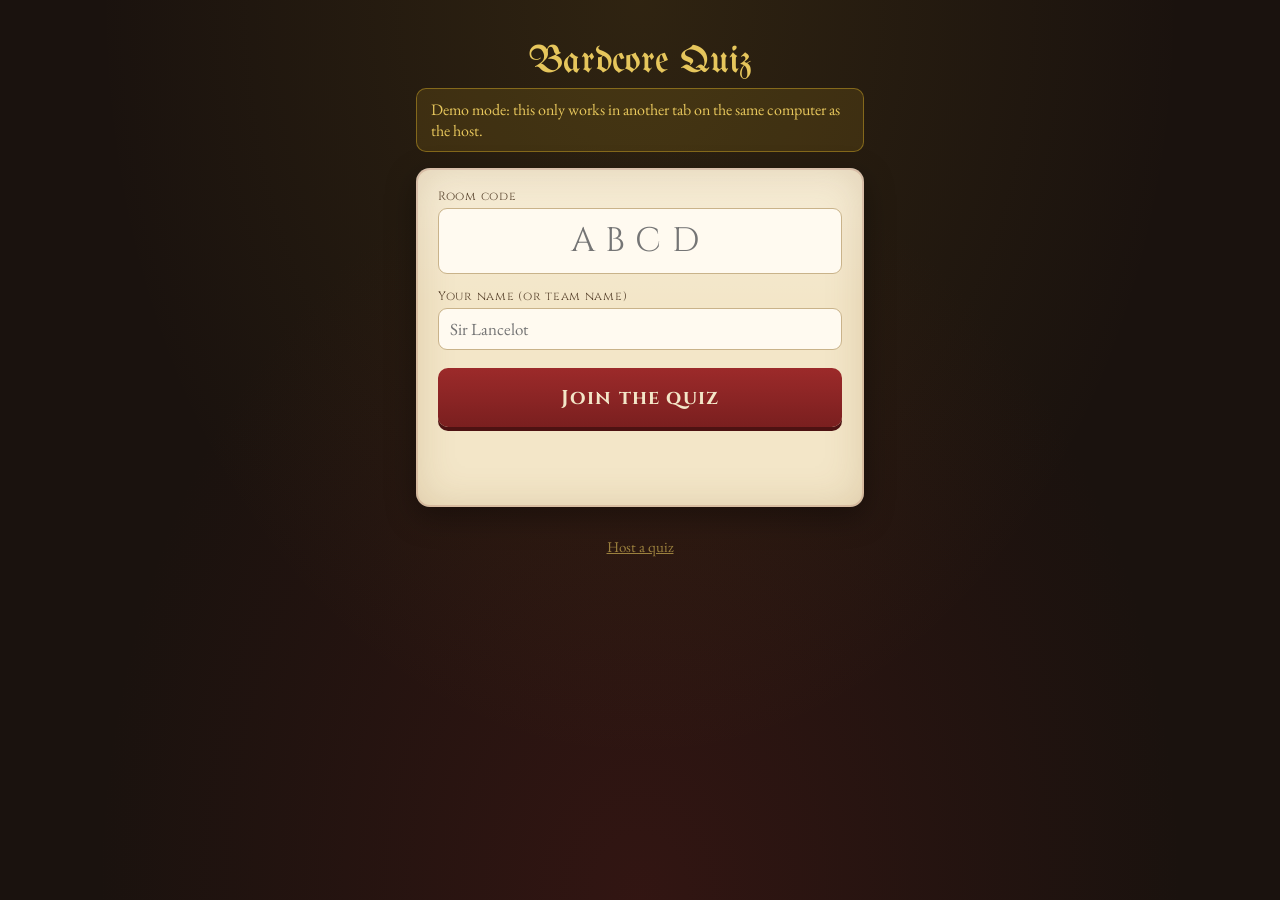
==== index.html @ a55542f0 "Bardcore Quiz: live music quiz with phone players Host screen plays Spotify embed clips, phones join" ====
<!DOCTYPE html>
<html lang="en">
<head>
  <meta charset="utf-8">
  <meta name="viewport" content="width=device-width, initial-scale=1, viewport-fit=cover">
  <meta name="theme-color" content="#1a120e">
  <title>Bardcore Quiz</title>
  <link rel="icon" href="data:image/svg+xml,<svg xmlns='http://www.w3.org/2000/svg' viewBox='0 0 100 100'><text y='.9em' font-size='90'>🪕</text></svg>">
  <link rel="stylesheet" href="css/style.css">
</head>
<body>
  <div class="narrow-wrap">
    <div class="phone-head">
      <div class="brand">Bardcore Quiz</div>
      <div class="caps small muted" id="status-line"></div>
    </div>

    <!-- JOIN -->
    <section data-screen="join">
      <div id="demo-banner" class="banner" hidden>Demo mode: this only works in another tab on the same computer as the host.</div>
      <form class="card" id="join-form" autocomplete="off">
        <label>Room code<input class="code-input" id="in-code" maxlength="4" inputmode="text" autocapitalize="characters" required placeholder="ABCD"></label>
        <div style="height:14px"></div>
        <label>Your name (or team name)<input id="in-name" maxlength="20" required placeholder="Sir Lancelot"></label>
        <div style="height:18px"></div>
        <button class="primary big" style="width:100%" id="btn-join">Join the quiz</button>
        <p class="feedback wrong small" id="join-error"></p>
      </form>
      <p class="footer-link"><a href="host.html">Host a quiz</a></p>
    </section>

    <!-- WAITING -->
    <section data-screen="wait" hidden>
      <div class="card center">
        <div class="caps muted small">You're in!</div>
        <h1 class="blackletter" style="font-size:44px;color:var(--wine)" id="wait-name"></h1>
        <p id="wait-text">Eyes on the big screen. The quiz will start soon.</p>
        <p class="muted small" id="wait-count"></p>
      </div>
    </section>

    <!-- QUESTION -->
    <section data-screen="question" hidden>
      <div class="row spread" style="margin-bottom:6px">
        <span class="caps" id="pq-label">Song 1 of 10</span>
        <span class="caps" id="pq-score">0 pts</span>
      </div>
      <div class="phone-timer" id="pq-timer">30</div>
      <div class="bar" style="margin:8px 0 16px"><div id="pq-bar"></div></div>

      <div class="card">
        <div id="title-area">
          <form class="guess-form" id="title-form" autocomplete="off">
            <input class="guess-input" id="title-input" placeholder="Song title…" autocapitalize="off" autocorrect="off" spellcheck="false" enterkeyhint="send">
            <button class="primary">Guess</button>
          </form>
          <div class="feedback" id="title-fb"></div>
          <div class="tries" id="title-tries"></div>
        </div>
        <div id="title-solved" class="solved-box" hidden></div>

        <div id="artist-wrap" hidden>
          <hr style="border:0;border-top:1px dashed #c9b38a;margin:18px 0">
          <div class="caps small muted" style="margin-bottom:8px">Bonus: original artist</div>
          <div id="artist-area">
            <form class="guess-form" id="artist-form" autocomplete="off">
              <input class="guess-input" id="artist-input" placeholder="Artist…" autocapitalize="off" autocorrect="off" spellcheck="false" enterkeyhint="send">
              <button class="gold">Guess</button>
            </form>
            <div class="feedback" id="artist-fb"></div>
            <div class="tries" id="artist-tries"></div>
          </div>
          <div id="artist-solved" class="solved-box" hidden></div>
        </div>
      </div>
      <div class="card center" id="locked-box" hidden>⏳ <b>Time's up!</b> Look at the big screen.</div>
    </section>

    <!-- REVEAL -->
    <section data-screen="reveal" hidden>
      <div class="card center">
        <div class="caps muted small">It was…</div>
        <h1 class="blackletter" style="font-size:40px;color:var(--wine);margin:6px 0" id="pr-title"></h1>
        <div class="caps" id="pr-artist"></div>
        <hr style="border:0;border-top:1px dashed #c9b38a;margin:18px 0">
        <div style="font-size:28px;font-weight:600" id="pr-points"></div>
        <p id="pr-rank"></p>
      </div>
      <p class="center muted">Next song coming up…</p>
    </section>

    <!-- FINAL -->
    <section data-screen="final" hidden>
      <div class="center caps muted" style="margin-top:20px">You finished</div>
      <div class="my-rank" id="pf-rank">#1</div>
      <div class="card center" style="margin-top:20px">
        <div style="font-size:24px;font-weight:600" id="pf-score"></div>
        <p id="pf-winner" class="muted"></p>
      </div>
      <p class="center"><button class="ghost" id="btn-leave">Join another game</button></p>
    </section>

    <!-- MESSAGE -->
    <section data-screen="msg" hidden>
      <div class="card center" id="msg-text"></div>
      <p class="center"><button class="ghost" id="btn-msg-back">Back</button></p>
    </section>
  </div>

  <script type="module" src="js/play.js"></script>
</body>
</html>
---- css/style.css ----
@import url('https://fonts.googleapis.com/css2?family=UnifrakturMaguntia&family=Cinzel:wght@500;700&family=EB+Garamond:ital,wght@0,400;0,600;1,400&display=swap');

:root {
  --night: #1a120e;
  --night-2: #261a14;
  --parchment: #f3e6c8;
  --parchment-2: #e8d6ad;
  --ink: #2b1d0e;
  --ink-soft: #5b4630;
  --wine: #7a1f1f;
  --wine-2: #9c2a2a;
  --gold: #c9a227;
  --gold-soft: #e6c65c;
  --moss: #3f6b3a;
  --moss-2: #4f8a48;
  --ember: #d9682b;
  --radius: 14px;
  --shadow: 0 10px 30px rgba(0, 0, 0, .35);
  --blackletter: 'UnifrakturMaguntia', 'Cinzel', serif;
  --caps: 'Cinzel', Georgia, serif;
  --body: 'EB Garamond', Georgia, serif;
}

* { box-sizing: border-box; }
html, body { margin: 0; }
body {
  font-family: var(--body);
  font-size: 18px;
  color: var(--parchment);
  background:
    radial-gradient(ellipse at top, rgba(201, 162, 39, .12), transparent 60%),
    radial-gradient(ellipse at bottom, rgba(122, 31, 31, .25), transparent 60%),
    var(--night);
  min-height: 100vh;
  min-height: 100dvh;
}
[hidden] { display: none !important; }

h1, h2, h3 { margin: 0 0 .4em; font-weight: 400; }
.blackletter { font-family: var(--blackletter); letter-spacing: .5px; }
.caps { font-family: var(--caps); letter-spacing: .08em; text-transform: uppercase; }
.muted { opacity: .7; }
.small { font-size: .85em; }
.center { text-align: center; }
a { color: var(--gold-soft); }

/* ── Layout ───────────────────────────────── */
.wrap { max-width: 1100px; margin: 0 auto; padding: 24px 20px 60px; }
.narrow-wrap { max-width: 480px; margin: 0 auto; padding: 20px 16px 40px; }
.row { display: flex; gap: 12px; align-items: center; flex-wrap: wrap; }
.spread { justify-content: space-between; }
.grid-2 { display: grid; grid-template-columns: 1fr 1fr; gap: 20px; }
@media (max-width: 800px) { .grid-2 { grid-template-columns: 1fr; } }

.topbar {
  display: flex; align-items: center; justify-content: space-between; gap: 16px;
  padding: 12px 20px; border-bottom: 1px solid rgba(201, 162, 39, .25);
  background: rgba(0, 0, 0, .25);
}
.brand { font-family: var(--blackletter); font-size: 30px; color: var(--gold-soft); }
.brand small { font-family: var(--caps); font-size: 12px; letter-spacing: .2em; color: var(--parchment); opacity: .6; margin-left: 8px; }

/* ── Cards (parchment) ───────────────────── */
.card {
  background:
    linear-gradient(180deg, rgba(255, 255, 255, .25), transparent 40%),
    var(--parchment);
  color: var(--ink);
  border-radius: var(--radius);
  padding: 20px 22px;
  box-shadow: var(--shadow), inset 0 0 0 2px rgba(122, 31, 31, .15), inset 0 0 40px rgba(122, 80, 20, .18);
  margin-bottom: 20px;
}
.card h2 { font-family: var(--caps); font-size: 20px; letter-spacing: .08em; color: var(--wine); }
.card .muted { color: var(--ink-soft); opacity: 1; }

.banner {
  background: rgba(201, 162, 39, .15); border: 1px solid rgba(201, 162, 39, .5);
  color: var(--gold-soft); padding: 10px 14px; border-radius: 10px; margin-bottom: 16px; font-size: 16px;
}
.banner.warn { background: rgba(217, 104, 43, .15); border-color: var(--ember); color: #ffc9a6; }
.card .banner { color: var(--ink); background: rgba(201, 162, 39, .2); }

/* ── Forms ────────────────────────────────── */
label { display: flex; flex-direction: column; gap: 4px; font-family: var(--caps); font-size: 12px; letter-spacing: .06em; color: var(--ink-soft); }
label small { font-family: var(--body); text-transform: none; letter-spacing: 0; }
input, textarea, select {
  font-family: var(--body); font-size: 17px; color: var(--ink);
  background: #fffaf0; border: 1.5px solid #c9b38a; border-radius: 9px; padding: 9px 11px; width: 100%;
}
input:focus, textarea:focus { outline: none; border-color: var(--wine); box-shadow: 0 0 0 3px rgba(122, 31, 31, .15); }
input.bad { border-color: var(--ember); background: #fff1e6; }
input[type=checkbox] { width: 20px; height: 20px; accent-color: var(--wine); }
input[type=range] { padding: 0; accent-color: var(--wine); background: none; border: 0; }
.check { flex-direction: row; align-items: center; gap: 10px; font-family: var(--body); font-size: 17px; letter-spacing: 0; color: var(--ink); text-transform: none; cursor: pointer; }

/* ── Buttons ─────────────────────────────── */
button, .btn {
  font-family: var(--caps); font-weight: 700; letter-spacing: .06em; font-size: 15px;
  border: 0; border-radius: 10px; padding: 11px 18px; cursor: pointer;
  background: var(--parchment-2); color: var(--ink); text-decoration: none; display: inline-flex; align-items: center; gap: 8px; justify-content: center;
  transition: transform .08s ease, filter .15s ease;
}
button:hover:not(:disabled), .btn:hover { filter: brightness(1.06); }
button:active:not(:disabled) { transform: translateY(1px); }
button:disabled { opacity: .45; cursor: not-allowed; }
.primary { background: linear-gradient(180deg, var(--wine-2), var(--wine)); color: var(--parchment); box-shadow: 0 4px 0 #4d1212; }
.gold { background: linear-gradient(180deg, var(--gold-soft), var(--gold)); color: var(--ink); box-shadow: 0 4px 0 #8a6d14; }
.ghost { background: transparent; color: var(--parchment); border: 1.5px solid rgba(243, 230, 200, .35); }
.card .ghost { color: var(--ink); border-color: #c9b38a; }
.big { font-size: 20px; padding: 16px 26px; }
.icon { padding: 7px 10px; font-size: 14px; }

/* ── Setup: song rows ─────────────────────── */
.song-list { display: flex; flex-direction: column; gap: 12px; }
.song-row {
  display: grid; grid-template-columns: 36px 72px 1fr auto; gap: 14px; align-items: start;
  padding: 14px; border-radius: 12px; background: rgba(255, 255, 255, .45); border: 1px solid #d9c49a;
}
.song-row.invalid { border-color: var(--ember); }
.song-row .num { font-family: var(--blackletter); font-size: 30px; color: var(--wine); text-align: center; }
.song-row .thumb { width: 72px; height: 72px; border-radius: 8px; background: #d9c49a center/cover no-repeat; display: grid; place-items: center; font-size: 28px; }
.song-row .fields { display: grid; grid-template-columns: 2fr 1fr; gap: 10px; }
.song-row .fields .wide { grid-column: 1 / -1; }
.song-row .cover-name { grid-column: 1 / -1; font-size: 15px; color: var(--ink-soft); font-style: italic; min-height: 1em; }
.song-row .row-btns { display: flex; flex-direction: column; gap: 6px; }
@media (max-width: 700px) {
  .song-row { grid-template-columns: 1fr; }
  .song-row .num, .song-row .thumb { display: none; }
  .song-row .fields { grid-template-columns: 1fr; }
  .song-row .row-btns { flex-direction: row; }
}
.settings-grid { display: grid; grid-template-columns: repeat(auto-fit, minmax(240px, 1fr)); gap: 16px 24px; align-items: center; }
.duration-val { font-family: var(--caps); font-size: 22px; color: var(--wine); min-width: 70px; }

/* ── Lobby ───────────────────────────────── */
.lobby { display: grid; grid-template-columns: 1.2fr 1fr; gap: 28px; align-items: center; margin-top: 10px; }
@media (max-width: 900px) { .lobby { grid-template-columns: 1fr; } }
.join-how { font-size: 26px; line-height: 1.4; }
.join-url { font-family: var(--caps); color: var(--gold-soft); word-break: break-all; }
.room-code {
  font-family: var(--caps); font-weight: 700; font-size: clamp(64px, 11vw, 150px); letter-spacing: .15em;
  color: var(--gold-soft); text-shadow: 0 4px 0 #5a430b, 0 10px 30px rgba(0, 0, 0, .5); line-height: 1;
}
.qr { background: var(--parchment); padding: 14px; border-radius: 14px; width: min(320px, 80vw); box-shadow: var(--shadow); }
.qr img { width: 100%; display: block; }
.players { display: flex; flex-wrap: wrap; gap: 10px; margin-top: 14px; }
.chip {
  font-family: var(--caps); font-size: 16px; padding: 8px 14px; border-radius: 999px;
  background: rgba(243, 230, 200, .12); border: 1px solid rgba(243, 230, 200, .3); color: var(--parchment);
  animation: pop .35s ease both;
}
.chip.removable { cursor: pointer; }
.chip.removable:hover { text-decoration: line-through; border-color: var(--ember); }
.chip.solved { background: var(--moss); border-color: var(--moss-2); }
.chip .star { color: var(--gold-soft); margin-left: 4px; }
@keyframes pop { from { transform: scale(.6); opacity: 0; } to { transform: scale(1); opacity: 1; } }

/* ── Question (host) ─────────────────────── */
.stage { text-align: center; padding-top: 10px; }
.q-label { font-family: var(--caps); letter-spacing: .25em; color: var(--gold-soft); font-size: 18px; }
.q-title { font-family: var(--blackletter); font-size: clamp(40px, min(7vw, 10vh), 90px); color: var(--parchment); margin: 4px 0 10px; }
.stage .bar { margin: 12px auto; }
.timer { font-family: var(--caps); font-weight: 700; font-size: clamp(60px, min(14vw, 17vh), 170px); line-height: 1; color: var(--parchment); }
.timer.up { font-size: clamp(48px, min(9vw, 12vh), 110px); padding: .2em 0; color: var(--gold-soft); }
.timer.low { color: var(--ember); animation: pulse 1s infinite; }
@keyframes pulse { 50% { transform: scale(1.06); } }
.bar { height: 14px; border-radius: 999px; background: rgba(243, 230, 200, .15); overflow: hidden; margin: 18px auto; max-width: 760px; }
.bar > div { height: 100%; background: linear-gradient(90deg, var(--gold), var(--ember)); width: 100%; transition: width .25s linear; }
.answered { font-family: var(--caps); font-size: 22px; margin: 6px 0 4px; }
.controls { display: flex; gap: 10px; justify-content: center; flex-wrap: wrap; margin-top: 18px; }

.player-box { position: relative; max-width: 560px; margin: 16px auto 0; border-radius: 12px; overflow: hidden; min-height: 152px; }
.player-box .cover {
  position: absolute; inset: 0; z-index: 2; display: grid; place-items: center;
  background: repeating-linear-gradient(45deg, #2a1c14, #2a1c14 12px, #31211a 12px, #31211a 24px);
  border: 1.5px solid rgba(201, 162, 39, .4); border-radius: 12px; font-family: var(--caps); letter-spacing: .1em; color: var(--gold-soft);
}
.player-box.peek .cover { display: none; }
.eq { display: inline-flex; gap: 4px; height: 26px; align-items: flex-end; margin-right: 10px; vertical-align: middle; }
.eq i { width: 5px; background: var(--gold-soft); border-radius: 2px; height: 6px; }
.playing .eq i { animation: eq 0.9s infinite ease-in-out; }
.eq i:nth-child(2) { animation-delay: .2s !important; }
.eq i:nth-child(3) { animation-delay: .4s !important; }
.eq i:nth-child(4) { animation-delay: .1s !important; }
@keyframes eq { 0%, 100% { height: 6px; } 50% { height: 26px; } }

/* ── Reveal ──────────────────────────────── */
.reveal-head { display: flex; gap: 24px; align-items: center; justify-content: center; margin: 10px 0 26px; flex-wrap: wrap; }
.reveal-head img { width: 150px; height: 150px; border-radius: 12px; box-shadow: var(--shadow); object-fit: cover; }
.it-was { font-family: var(--caps); letter-spacing: .25em; color: var(--gold-soft); }
.answer-title { font-family: var(--blackletter); font-size: clamp(44px, 6.5vw, 84px); line-height: 1.05; animation: rise .6s ease both; }
.answer-artist { font-family: var(--caps); font-size: 24px; letter-spacing: .08em; }
.cover-line { font-style: italic; opacity: .75; margin-top: 4px; }
@keyframes rise { from { transform: translateY(20px); opacity: 0; } to { transform: none; opacity: 1; } }

.list { list-style: none; margin: 0; padding: 0; }
.list li { display: flex; align-items: center; gap: 12px; padding: 9px 4px; border-bottom: 1px dashed #c9b38a; font-size: 19px; }
.list li:last-child { border-bottom: 0; }
.list .rank { font-family: var(--caps); font-weight: 700; width: 34px; color: var(--wine); }
.list .name { flex: 1; font-weight: 600; }
.list .pts { font-family: var(--caps); font-weight: 700; }
.list .delta { font-family: var(--caps); font-size: 14px; color: var(--moss); min-width: 64px; text-align: right; }
.list .move { font-size: 13px; width: 34px; text-align: center; }
.move.up { color: var(--moss); } .move.down { color: var(--wine); }
.list li { animation: rise .4s ease both; }

/* ── Final ───────────────────────────────── */
.podium { display: flex; justify-content: center; align-items: flex-end; gap: 16px; margin: 30px 0; }
.podium .step { width: min(220px, 28vw); text-align: center; }
.podium .block {
  border-radius: 12px 12px 0 0; display: grid; place-items: center; font-family: var(--blackletter); font-size: 64px; color: var(--ink);
  box-shadow: var(--shadow); animation: grow .9s cubic-bezier(.2, .9, .3, 1.2) both;
}
.podium .p1 .block { height: 220px; background: linear-gradient(180deg, var(--gold-soft), var(--gold)); animation-delay: .9s; }
.podium .p2 .block { height: 160px; background: linear-gradient(180deg, #e4e4e4, #a9a9a9); animation-delay: .5s; }
.podium .p3 .block { height: 120px; background: linear-gradient(180deg, #e0a070, #a86a3d); animation-delay: .1s; }
.podium .who { font-family: var(--caps); font-size: 22px; font-weight: 700; margin-bottom: 4px; }
.podium .score { opacity: .8; margin-bottom: 10px; }
@keyframes grow { from { transform: scaleY(0); transform-origin: bottom; } to { transform: scaleY(1); transform-origin: bottom; } }

/* ── Phone (player) ──────────────────────── */
.phone-head { text-align: center; padding: 22px 0 6px; }
.phone-head .brand { font-size: 38px; }
.code-input { font-family: var(--caps); font-size: 34px; text-align: center; letter-spacing: .3em; text-transform: uppercase; }
.guess-input { font-size: 22px; padding: 14px; }
.guess-form { display: flex; gap: 8px; }
.guess-form button { flex: none; }
.feedback { min-height: 30px; margin-top: 10px; font-size: 20px; font-weight: 600; text-align: center; }
.feedback.correct { color: var(--moss); }
.feedback.close { color: var(--ember); }
.feedback.wrong { color: var(--wine); }
.shake { animation: shake .35s; }
@keyframes shake { 20%, 60% { transform: translateX(-6px); } 40%, 80% { transform: translateX(6px); } }
.solved-box { background: var(--moss); color: #fff; border-radius: 12px; padding: 16px; text-align: center; font-size: 20px; animation: pop .35s ease both; }
.solved-box b { font-family: var(--caps); }
.phone-timer { font-family: var(--caps); font-size: 44px; font-weight: 700; text-align: center; }
.phone-timer.low { color: var(--ember); }
.tries { margin-top: 10px; display: flex; flex-wrap: wrap; gap: 6px; justify-content: center; }
.tries span { font-size: 14px; padding: 3px 9px; border-radius: 99px; background: rgba(43, 29, 14, .08); text-decoration: line-through; color: var(--ink-soft); }
.tries span.close { text-decoration: none; background: rgba(217, 104, 43, .15); color: #8a3b10; }
.my-rank { font-family: var(--blackletter); font-size: 96px; line-height: 1; color: var(--gold-soft); text-align: center; }
.status-dot { width: 10px; height: 10px; border-radius: 50%; display: inline-block; background: var(--moss-2); margin-right: 6px; }
.status-dot.off { background: var(--ember); }
.footer-link { text-align: center; margin-top: 30px; font-size: 15px; opacity: .6; }
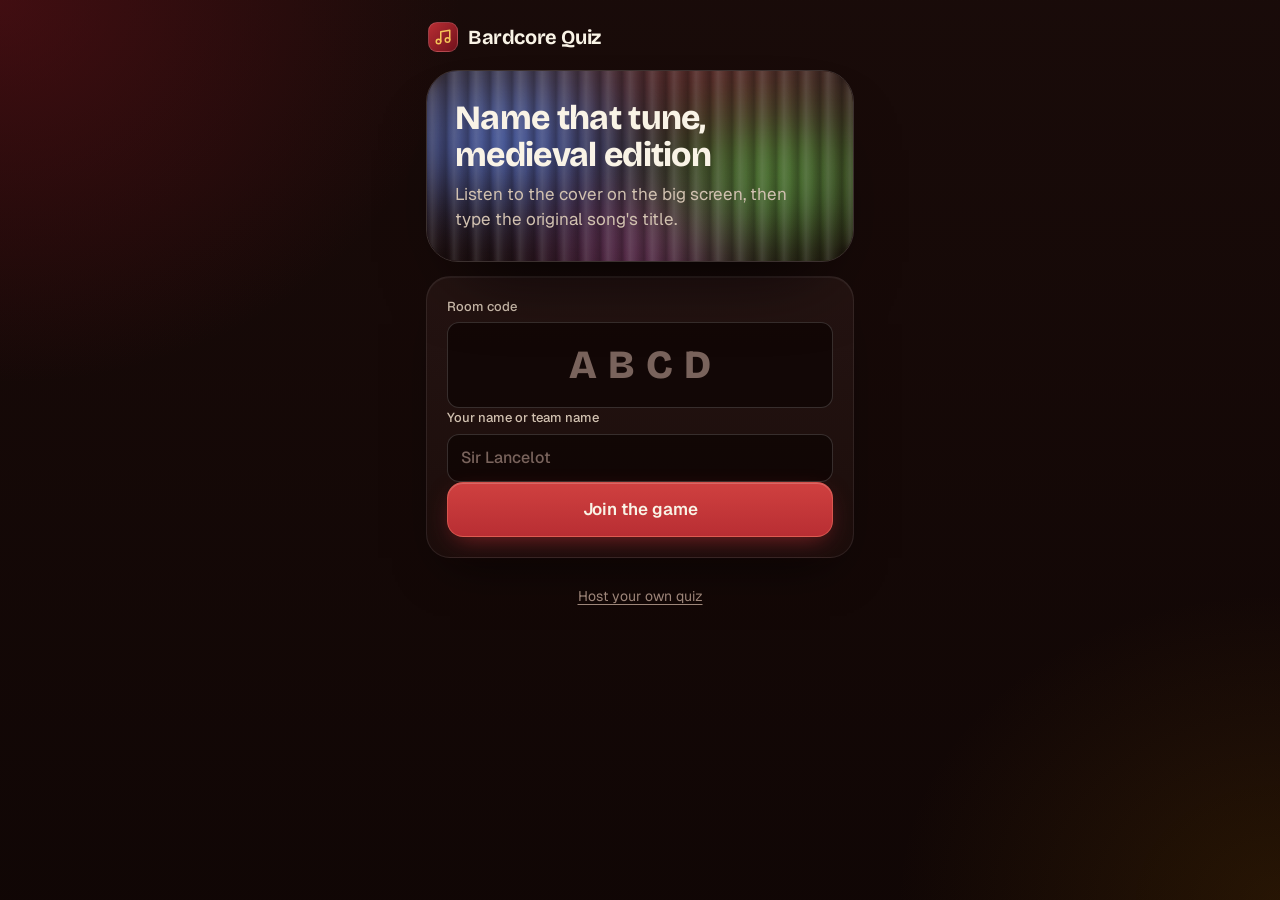
==== commit 1eafaabe: "Redesign: heraldic OKLCH palette, fluted-glass thermal timer, modern type; fix /host URL - Bricolage" ====
--- a/index.html
+++ b/index.html
@@ -3,107 +3,125 @@
 <head>
   <meta charset="utf-8">
   <meta name="viewport" content="width=device-width, initial-scale=1, viewport-fit=cover">
-  <meta name="theme-color" content="#1a120e">
+  <meta name="theme-color" content="#1c120f">
   <title>Bardcore Quiz</title>
-  <link rel="icon" href="data:image/svg+xml,<svg xmlns='http://www.w3.org/2000/svg' viewBox='0 0 100 100'><text y='.9em' font-size='90'>🪕</text></svg>">
+  <link rel="icon" href="data:image/svg+xml,<svg xmlns='http://www.w3.org/2000/svg' viewBox='0 0 32 32'><rect width='32' height='32' rx='9' fill='%238f2a2a'/><path d='M13 22V9l9-2v13' stroke='%23e9c46a' stroke-width='2.4' fill='none' stroke-linecap='round' stroke-linejoin='round'/><circle cx='10.5' cy='22' r='2.6' fill='%23e9c46a'/><circle cx='19.5' cy='20' r='2.6' fill='%23e9c46a'/></svg>">
+  <link rel="preconnect" href="https://fonts.googleapis.com">
+  <link rel="preconnect" href="https://fonts.gstatic.com" crossorigin>
   <link rel="stylesheet" href="css/style.css">
 </head>
 <body>
-  <div class="narrow-wrap">
-    <div class="phone-head">
-      <div class="brand">Bardcore Quiz</div>
-      <div class="caps small muted" id="status-line"></div>
-    </div>
+  <svg width="0" height="0" style="position:absolute" aria-hidden="true">
+    <defs>
+      <symbol id="i-note" viewBox="0 0 24 24" fill="none" stroke="currentColor" stroke-width="2" stroke-linecap="round" stroke-linejoin="round"><path d="M9 18V5l12-2v13"/><circle cx="6" cy="18" r="3"/><circle cx="18" cy="16" r="3"/></symbol>
+      <symbol id="i-check" viewBox="0 0 24 24" fill="none" stroke="currentColor" stroke-width="3" stroke-linecap="round" stroke-linejoin="round"><path d="M20 6 9 17l-5-5"/></symbol>
+      <symbol id="i-star" viewBox="0 0 24 24" fill="currentColor"><path d="M12 2.8l2.8 5.9 6.4.8-4.7 4.4 1.2 6.4L12 17.2l-5.7 3.1 1.2-6.4L2.8 9.5l6.4-.8Z"/></symbol>
+    </defs>
+  </svg>
+
+  <div class="phone">
+    <header class="phone-head">
+      <div class="brand">
+        <span class="brand-mark"><svg><use href="#i-note"/></svg></span>
+        Bardcore Quiz
+      </div>
+      <span class="small muted" id="status-line"></span>
+    </header>
 
     <!-- JOIN -->
     <section data-screen="join">
-      <div id="demo-banner" class="banner" hidden>Demo mode: this only works in another tab on the same computer as the host.</div>
-      <form class="card" id="join-form" autocomplete="off">
-        <label>Room code<input class="code-input" id="in-code" maxlength="4" inputmode="text" autocapitalize="characters" required placeholder="ABCD"></label>
-        <div style="height:14px"></div>
-        <label>Your name (or team name)<input id="in-name" maxlength="20" required placeholder="Sir Lancelot"></label>
-        <div style="height:18px"></div>
-        <button class="primary big" style="width:100%" id="btn-join">Join the quiz</button>
-        <p class="feedback wrong small" id="join-error"></p>
+      <div id="demo-banner" class="notice" hidden>Demo mode: this only works in another tab on the host's computer.</div>
+      <div class="fluted calm" style="margin-bottom:14px">
+        <h1 class="hello" style="font-size:34px">Name that tune,<br>medieval edition</h1>
+        <p class="muted" style="margin-top:8px">Listen to the cover on the big screen, then type the original song's title.</p>
+      </div>
+      <form class="panel stack" id="join-form" autocomplete="off">
+        <label class="field">Room code<input class="code-input" id="in-code" maxlength="4" autocapitalize="characters" autocomplete="off" required placeholder="ABCD"></label>
+        <label class="field">Your name or team name<input id="in-name" maxlength="20" required placeholder="Sir Lancelot"></label>
+        <button class="btn-primary btn-lg" id="btn-join" style="width:100%">Join the game</button>
+        <p class="feedback wrong" id="join-error" style="margin:0;min-height:0"></p>
       </form>
-      <p class="footer-link"><a href="host.html">Host a quiz</a></p>
+      <p class="foot-link"><a href="host.html">Host your own quiz</a></p>
     </section>
 
     <!-- WAITING -->
     <section data-screen="wait" hidden>
-      <div class="card center">
-        <div class="caps muted small">You're in!</div>
-        <h1 class="blackletter" style="font-size:44px;color:var(--wine)" id="wait-name"></h1>
-        <p id="wait-text">Eyes on the big screen. The quiz will start soon.</p>
-        <p class="muted small" id="wait-count"></p>
+      <div class="fluted calm center" style="padding:36px 24px">
+        <p class="muted">You're in as</p>
+        <h1 class="hello" id="wait-name" style="font-size:44px;margin:4px 0 14px;overflow-wrap:anywhere"></h1>
+        <p id="wait-text">Watch the big screen. The first song starts soon.</p>
+        <p class="faint small" id="wait-count" style="margin-top:8px"></p>
       </div>
     </section>
 
     <!-- QUESTION -->
     <section data-screen="question" hidden>
-      <div class="row spread" style="margin-bottom:6px">
-        <span class="caps" id="pq-label">Song 1 of 10</span>
-        <span class="caps" id="pq-score">0 pts</span>
+      <div class="fluted phone-thermo" id="pq-thermo">
+        <div class="t" id="pq-timer">30</div>
+        <div class="meta"><b id="pq-score">0</b><span id="pq-label">Song 1 of 10</span></div>
       </div>
-      <div class="phone-timer" id="pq-timer">30</div>
-      <div class="bar" style="margin:8px 0 16px"><div id="pq-bar"></div></div>
+      <div class="timer-track" style="margin:0 0 14px;max-width:none"><div id="pq-bar"></div></div>
 
-      <div class="card">
+      <div class="panel">
+        <div class="section-label">Song title</div>
         <div id="title-area">
           <form class="guess-form" id="title-form" autocomplete="off">
-            <input class="guess-input" id="title-input" placeholder="Song title…" autocapitalize="off" autocorrect="off" spellcheck="false" enterkeyhint="send">
-            <button class="primary">Guess</button>
+            <input class="guess-input" id="title-input" placeholder="Type your guess" autocapitalize="off" autocorrect="off" spellcheck="false" enterkeyhint="send" aria-label="Song title">
+            <button class="btn-primary">Guess</button>
           </form>
-          <div class="feedback" id="title-fb"></div>
+          <div class="feedback" id="title-fb" aria-live="polite"></div>
           <div class="tries" id="title-tries"></div>
         </div>
         <div id="title-solved" class="solved-box" hidden></div>
 
         <div id="artist-wrap" hidden>
-          <hr style="border:0;border-top:1px dashed #c9b38a;margin:18px 0">
-          <div class="caps small muted" style="margin-bottom:8px">Bonus: original artist</div>
+          <hr class="divider">
+          <div class="section-label">Original artist <span>+300 bonus</span></div>
           <div id="artist-area">
             <form class="guess-form" id="artist-form" autocomplete="off">
-              <input class="guess-input" id="artist-input" placeholder="Artist…" autocapitalize="off" autocorrect="off" spellcheck="false" enterkeyhint="send">
-              <button class="gold">Guess</button>
+              <input class="guess-input" id="artist-input" placeholder="Who sang the original?" autocapitalize="off" autocorrect="off" spellcheck="false" enterkeyhint="send" aria-label="Original artist">
+              <button class="btn-gold">Guess</button>
             </form>
-            <div class="feedback" id="artist-fb"></div>
+            <div class="feedback" id="artist-fb" aria-live="polite"></div>
             <div class="tries" id="artist-tries"></div>
           </div>
-          <div id="artist-solved" class="solved-box" hidden></div>
+          <div id="artist-solved" class="solved-box bonus" hidden></div>
         </div>
       </div>
-      <div class="card center" id="locked-box" hidden>⏳ <b>Time's up!</b> Look at the big screen.</div>
+      <div class="notice" id="locked-box" hidden style="margin-top:14px">Time's up. The answer is on the big screen.</div>
     </section>
 
     <!-- REVEAL -->
     <section data-screen="reveal" hidden>
-      <div class="card center">
-        <div class="caps muted small">It was…</div>
-        <h1 class="blackletter" style="font-size:40px;color:var(--wine);margin:6px 0" id="pr-title"></h1>
-        <div class="caps" id="pr-artist"></div>
-        <hr style="border:0;border-top:1px dashed #c9b38a;margin:18px 0">
-        <div style="font-size:28px;font-weight:600" id="pr-points"></div>
-        <p id="pr-rank"></p>
+      <div class="fluted calm" style="margin-bottom:14px">
+        <p class="muted">The answer was</p>
+        <h1 class="answer-title" id="pr-title" style="font-size:44px;margin:6px 0 8px"></h1>
+        <p id="pr-artist"></p>
       </div>
-      <p class="center muted">Next song coming up…</p>
+      <div class="panel center">
+        <div class="big-points" id="pr-points"></div>
+        <p class="muted" id="pr-rank" style="margin-top:6px"></p>
+      </div>
+      <p class="center faint small" style="margin-top:16px">The host starts the next song.</p>
     </section>
 
     <!-- FINAL -->
     <section data-screen="final" hidden>
-      <div class="center caps muted" style="margin-top:20px">You finished</div>
-      <div class="my-rank" id="pf-rank">#1</div>
-      <div class="card center" style="margin-top:20px">
-        <div style="font-size:24px;font-weight:600" id="pf-score"></div>
-        <p id="pf-winner" class="muted"></p>
+      <div class="fluted calm center" style="padding:36px 24px">
+        <p class="muted">You finished</p>
+        <div class="my-rank" id="pf-rank" style="margin:10px 0 12px">#1</div>
+        <div class="big-points" id="pf-score" style="font-size:28px"></div>
       </div>
-      <p class="center"><button class="ghost" id="btn-leave">Join another game</button></p>
+      <div class="panel center" style="margin-top:14px">
+        <p id="pf-winner"></p>
+      </div>
+      <p class="center" style="margin-top:16px"><button id="btn-leave">Join another game</button></p>
     </section>
 
     <!-- MESSAGE -->
     <section data-screen="msg" hidden>
-      <div class="card center" id="msg-text"></div>
-      <p class="center"><button class="ghost" id="btn-msg-back">Back</button></p>
+      <div class="panel center" id="msg-text"></div>
+      <p class="center" style="margin-top:16px"><button id="btn-msg-back">Back to start</button></p>
     </section>
   </div>
 
--- a/css/style.css
+++ b/css/style.css
@@ -1,245 +1,499 @@
-@import url('https://fonts.googleapis.com/css2?family=UnifrakturMaguntia&family=Cinzel:wght@500;700&family=EB+Garamond:ital,wght@0,400;0,600;1,400&display=swap');
-
+@import url('https://fonts.googleapis.com/css2?family=Bricolage+Grotesque:opsz,wdth,wght@12..96,75..100,200..800&family=Geist:wght@300..700&display=swap');
+
+/* ─────────────────────────────────────────────────────────────
+   Bardcore Quiz · tokens
+   Palette = heraldic tinctures in OKLCH:
+   sable (warm black), gules (wine red), or (gold), vert (green),
+   azure (blue), purpure (violet). Neutrals carry a little red
+   chroma so greys never go dead.
+   ───────────────────────────────────────────────────────────── */
 :root {
-  --night: #1a120e;
-  --night-2: #261a14;
-  --parchment: #f3e6c8;
-  --parchment-2: #e8d6ad;
-  --ink: #2b1d0e;
-  --ink-soft: #5b4630;
-  --wine: #7a1f1f;
-  --wine-2: #9c2a2a;
-  --gold: #c9a227;
-  --gold-soft: #e6c65c;
-  --moss: #3f6b3a;
-  --moss-2: #4f8a48;
-  --ember: #d9682b;
-  --radius: 14px;
-  --shadow: 0 10px 30px rgba(0, 0, 0, .35);
-  --blackletter: 'UnifrakturMaguntia', 'Cinzel', serif;
-  --caps: 'Cinzel', Georgia, serif;
-  --body: 'EB Garamond', Georgia, serif;
+  color-scheme: dark;
+
+  --sable:      oklch(0.155 0.022 28);
+  --sable-2:    oklch(0.195 0.028 26);
+  --sable-3:    oklch(0.24 0.032 24);
+  --gules:      oklch(0.52 0.175 24);
+  --gules-deep: oklch(0.36 0.13 22);
+  --or:         oklch(0.84 0.135 84);
+  --or-deep:    oklch(0.70 0.13 72);
+  --vert:       oklch(0.68 0.14 150);
+  --vert-deep:  oklch(0.46 0.10 152);
+  --azure:      oklch(0.60 0.13 252);
+  --purpure:    oklch(0.55 0.14 318);
+  --ember:      oklch(0.72 0.17 48);
+
+  --text:   oklch(0.965 0.018 85);
+  --text-2: oklch(0.82 0.03 70);
+  --text-3: oklch(0.64 0.035 50);
+
+  /* alpha borders blend into whatever sits underneath */
+  --line:        oklch(1 0 0 / 0.08);
+  --line-strong: oklch(1 0 0 / 0.16);
+  --glass-hi:    oklch(1 0 0 / 0.06);
+
+  /* concentric radii: inner = outer − padding */
+  --r-xl: 32px;
+  --r-lg: 24px;
+  --r-md: 16px;
+
+  --display: 'Bricolage Grotesque', 'Geist', system-ui, sans-serif;
+  --ui: 'Geist', system-ui, -apple-system, 'Segoe UI', sans-serif;
+
+  --ease-out: cubic-bezier(.2, .8, .2, 1);
+  --ease-spring: cubic-bezier(.3, 1.4, .5, 1);
 }
 
 * { box-sizing: border-box; }
 html, body { margin: 0; }
 body {
-  font-family: var(--body);
-  font-size: 18px;
-  color: var(--parchment);
-  background:
-    radial-gradient(ellipse at top, rgba(201, 162, 39, .12), transparent 60%),
-    radial-gradient(ellipse at bottom, rgba(122, 31, 31, .25), transparent 60%),
-    var(--night);
+  font-family: var(--ui);
+  font-size: 17px;
+  line-height: 1.5;
+  color: var(--text);
+  background: var(--sable);
   min-height: 100vh;
   min-height: 100dvh;
+  -webkit-font-smoothing: antialiased;
+}
+/* quiet ambient wash: wine top-left, gold low-right, tinted not grey */
+body::before {
+  content: ''; position: fixed; inset: 0; z-index: -1; pointer-events: none;
+  background:
+    radial-gradient(60vmax 50vmax at 0% 0%, oklch(0.36 0.13 22 / .45), transparent 60%),
+    radial-gradient(50vmax 40vmax at 100% 100%, oklch(0.55 0.12 70 / .16), transparent 60%),
+    linear-gradient(180deg in oklch, oklch(0.17 0.025 28), oklch(0.14 0.02 30));
 }
 [hidden] { display: none !important; }
-
-h1, h2, h3 { margin: 0 0 .4em; font-weight: 400; }
-.blackletter { font-family: var(--blackletter); letter-spacing: .5px; }
-.caps { font-family: var(--caps); letter-spacing: .08em; text-transform: uppercase; }
-.muted { opacity: .7; }
-.small { font-size: .85em; }
+::selection { background: oklch(0.84 0.135 84 / .35); }
+
+h1, h2, h3 { margin: 0; font-family: var(--display); font-weight: 650; letter-spacing: -0.02em; line-height: 1.1; }
+h2 { font-size: 22px; }
+p { margin: 0; }
+a { color: var(--or); text-underline-offset: 3px; }
+code { font-size: .9em; background: var(--glass-hi); padding: 1px 6px; border-radius: 6px; }
+.muted { color: var(--text-2); }
+.faint { color: var(--text-3); }
+.small { font-size: 14px; }
 .center { text-align: center; }
-a { color: var(--gold-soft); }
-
-/* ── Layout ───────────────────────────────── */
-.wrap { max-width: 1100px; margin: 0 auto; padding: 24px 20px 60px; }
-.narrow-wrap { max-width: 480px; margin: 0 auto; padding: 20px 16px 40px; }
+
+:focus-visible { outline: 2px solid var(--or); outline-offset: 3px; }
+
+/* ── layout ─────────────────────────────────────────── */
+.wrap { max-width: 1120px; margin: 0 auto; padding: 28px 24px 72px; }
+.phone { max-width: 460px; margin: 0 auto; padding: 16px 16px 40px; }
 .row { display: flex; gap: 12px; align-items: center; flex-wrap: wrap; }
-.spread { justify-content: space-between; }
 .grid-2 { display: grid; grid-template-columns: 1fr 1fr; gap: 20px; }
-@media (max-width: 800px) { .grid-2 { grid-template-columns: 1fr; } }
-
+@media (max-width: 820px) { .grid-2 { grid-template-columns: 1fr; } }
+
+/* ── top bar ────────────────────────────────────────── */
 .topbar {
+  position: sticky; top: 0; z-index: 10;
   display: flex; align-items: center; justify-content: space-between; gap: 16px;
-  padding: 12px 20px; border-bottom: 1px solid rgba(201, 162, 39, .25);
-  background: rgba(0, 0, 0, .25);
-}
-.brand { font-family: var(--blackletter); font-size: 30px; color: var(--gold-soft); }
-.brand small { font-family: var(--caps); font-size: 12px; letter-spacing: .2em; color: var(--parchment); opacity: .6; margin-left: 8px; }
-
-/* ── Cards (parchment) ───────────────────── */
-.card {
+  padding: 14px 24px;
+  background: oklch(0.155 0.022 28 / .7);
+  backdrop-filter: blur(16px) saturate(1.3);
+  -webkit-backdrop-filter: blur(16px) saturate(1.3);
+  border-bottom: 1px solid var(--line);
+}
+.brand { display: flex; align-items: center; gap: 10px; font-family: var(--display); font-weight: 700; font-size: 20px; letter-spacing: -0.02em; }
+.brand-mark {
+  width: 30px; height: 30px; border-radius: 9px; display: grid; place-items: center;
+  background: linear-gradient(135deg in oklch, var(--gules), var(--gules-deep));
+  border: 1px solid var(--line-strong);
+  color: var(--or);
+}
+.brand-mark svg { width: 18px; height: 18px; }
+.brand .role { font-family: var(--ui); font-weight: 500; font-size: 14px; color: var(--text-3); letter-spacing: 0; }
+.room-pill {
+  display: inline-flex; align-items: center; gap: 10px; padding: 5px 5px 5px 14px;
+  border-radius: 999px; border: 1px solid var(--line); background: var(--glass-hi); font-size: 14px; color: var(--text-2);
+}
+.room-pill b { font-family: var(--display); font-size: 17px; letter-spacing: .12em; color: var(--or); font-weight: 700; padding: 3px 10px 3px 12px; border-radius: 999px; background: oklch(0.84 0.135 84 / .1); }
+
+/* ── surfaces ───────────────────────────────────────── */
+.panel {
+  --r: var(--r-lg); --p: 24px;
+  border-radius: var(--r);
+  padding: var(--p);
+  background: linear-gradient(180deg in oklch, oklch(0.23 0.03 24 / .75), oklch(0.19 0.026 26 / .75));
+  border: 1px solid var(--line);
+  box-shadow: inset 0 1px 0 var(--glass-hi), 0 24px 48px -24px oklch(0.05 0.02 25 / .8);
+}
+.panel + .panel { margin-top: 20px; }
+.panel-head { display: flex; align-items: center; justify-content: space-between; gap: 12px; flex-wrap: wrap; margin-bottom: 6px; }
+.panel .lede { color: var(--text-2); max-width: 66ch; margin-bottom: 18px; font-size: 15px; }
+
+.notice {
+  border-radius: var(--r-md); padding: 12px 16px; margin-bottom: 18px; font-size: 15px;
+  border: 1px solid oklch(0.84 0.135 84 / .25); background: oklch(0.84 0.135 84 / .07); color: var(--text-2);
+  display: flex; gap: 12px; align-items: center; flex-wrap: wrap;
+}
+.notice b { color: var(--text); }
+.notice.warn { border-color: oklch(0.72 0.17 48 / .35); background: oklch(0.72 0.17 48 / .1); }
+.notice.error { border-color: oklch(0.52 0.175 24 / .5); background: oklch(0.52 0.175 24 / .14); color: var(--text); }
+
+/* ── fluted glass over a thermal gradient ───────────────
+   ::before = thermal field (moves cold → hot with --heat)
+   ::after  = vertical flutes that refract it              */
+@property --heat { syntax: '<number>'; inherits: true; initial-value: 0; }
+.fluted {
+  --r: var(--r-xl); --p: 28px;
+  position: relative; isolation: isolate; overflow: hidden;
+  border-radius: var(--r); padding: var(--p);
+  border: 1px solid var(--line-strong);
+  box-shadow: inset 0 1px 0 oklch(1 0 0 / .14), 0 40px 80px -40px oklch(0.05 0.02 25 / .9);
+  transition: --heat 1s linear;
+  --c1: color-mix(in oklch, var(--azure) calc((1 - var(--heat)) * 100%), var(--gules));
+  --c2: color-mix(in oklch, var(--vert) calc((1 - var(--heat)) * 100%), var(--ember));
+  --c3: color-mix(in oklch, var(--purpure) calc((1 - var(--heat)) * 100%), var(--or));
+}
+.fluted::before {
+  content: ''; position: absolute; inset: -30%; z-index: -2;
   background:
-    linear-gradient(180deg, rgba(255, 255, 255, .25), transparent 40%),
-    var(--parchment);
-  color: var(--ink);
-  border-radius: var(--radius);
-  padding: 20px 22px;
-  box-shadow: var(--shadow), inset 0 0 0 2px rgba(122, 31, 31, .15), inset 0 0 40px rgba(122, 80, 20, .18);
-  margin-bottom: 20px;
-}
-.card h2 { font-family: var(--caps); font-size: 20px; letter-spacing: .08em; color: var(--wine); }
-.card .muted { color: var(--ink-soft); opacity: 1; }
-
-.banner {
-  background: rgba(201, 162, 39, .15); border: 1px solid rgba(201, 162, 39, .5);
-  color: var(--gold-soft); padding: 10px 14px; border-radius: 10px; margin-bottom: 16px; font-size: 16px;
-}
-.banner.warn { background: rgba(217, 104, 43, .15); border-color: var(--ember); color: #ffc9a6; }
-.card .banner { color: var(--ink); background: rgba(201, 162, 39, .2); }
-
-/* ── Forms ────────────────────────────────── */
-label { display: flex; flex-direction: column; gap: 4px; font-family: var(--caps); font-size: 12px; letter-spacing: .06em; color: var(--ink-soft); }
-label small { font-family: var(--body); text-transform: none; letter-spacing: 0; }
-input, textarea, select {
-  font-family: var(--body); font-size: 17px; color: var(--ink);
-  background: #fffaf0; border: 1.5px solid #c9b38a; border-radius: 9px; padding: 9px 11px; width: 100%;
-}
-input:focus, textarea:focus { outline: none; border-color: var(--wine); box-shadow: 0 0 0 3px rgba(122, 31, 31, .15); }
-input.bad { border-color: var(--ember); background: #fff1e6; }
-input[type=checkbox] { width: 20px; height: 20px; accent-color: var(--wine); }
-input[type=range] { padding: 0; accent-color: var(--wine); background: none; border: 0; }
-.check { flex-direction: row; align-items: center; gap: 10px; font-family: var(--body); font-size: 17px; letter-spacing: 0; color: var(--ink); text-transform: none; cursor: pointer; }
-
-/* ── Buttons ─────────────────────────────── */
+    radial-gradient(34% 46% at 30% 42% in oklch, var(--c1), transparent 72%),
+    radial-gradient(32% 44% at 70% 56% in oklch, var(--c2), transparent 72%),
+    radial-gradient(26% 34% at 50% 80% in oklch, var(--c3), transparent 72%),
+    radial-gradient(40% 40% at 60% 14% in oklch, oklch(0.32 0.09 24), transparent 72%),
+    var(--sable-2);
+  filter: blur(34px) saturate(1.1);
+}
+.fluted::after {
+  content: ''; position: absolute; inset: 0; z-index: -1; pointer-events: none;
+  background:
+    repeating-linear-gradient(90deg,
+      oklch(1 0 0 / 0) 0px,
+      oklch(1 0 0 / .10) 5px,
+      oklch(1 0 0 / .02) 11px,
+      oklch(0.1 0.02 25 / .24) 19px,
+      oklch(1 0 0 / 0) 22px),
+    linear-gradient(180deg in oklch, oklch(1 0 0 / .08), transparent 40%, oklch(0.1 0.02 25 / .3));
+  backdrop-filter: blur(6px);
+  -webkit-backdrop-filter: blur(6px);
+}
+.fluted.calm { --heat: 0.12; }
+.fluted > * { position: relative; }
+
+/* ── forms ──────────────────────────────────────────── */
+.field { display: flex; flex-direction: column; gap: 6px; justify-content: flex-end; font-size: 13px; font-weight: 500; color: var(--text-2); }
+.field .hint { font-weight: 400; color: var(--text-3); }
+input, textarea {
+  font: inherit; font-size: 16px; color: var(--text);
+  background: oklch(0.13 0.02 28 / .7);
+  border: 1px solid var(--line-strong); border-radius: 12px; padding: 11px 13px; width: 100%;
+  transition: border-color .15s, box-shadow .15s, background .15s;
+}
+input::placeholder, textarea::placeholder { color: oklch(0.52 0.03 40); }
+input:hover, textarea:hover { border-color: oklch(1 0 0 / .24); }
+input:focus, textarea:focus { outline: none; border-color: var(--or); box-shadow: 0 0 0 4px oklch(0.84 0.135 84 / .14); background: oklch(0.12 0.02 28 / .9); }
+input.bad { border-color: var(--ember); box-shadow: 0 0 0 4px oklch(0.72 0.17 48 / .14); }
+input:disabled { opacity: .5; }
+
+.toggle { display: flex; align-items: flex-start; gap: 12px; cursor: pointer; font-size: 15px; color: var(--text); line-height: 1.35; position: relative; }
+.toggle input { position: absolute; opacity: 0; width: 1px; height: 1px; }
+.toggle .track {
+  flex: none; width: 40px; height: 24px; border-radius: 999px; position: relative; margin-top: -1px;
+  background: oklch(0.30 0.03 26); border: 1px solid var(--line-strong); transition: background .2s var(--ease-out);
+}
+.toggle .track::after {
+  content: ''; position: absolute; top: 2px; left: 2px; width: 18px; height: 18px; border-radius: 50%;
+  background: var(--text); transition: transform .25s var(--ease-spring);
+  box-shadow: 0 1px 3px oklch(0 0 0 / .4);
+}
+.toggle input:checked + .track { background: var(--gules); }
+.toggle input:checked + .track::after { transform: translateX(16px); }
+.toggle input:focus-visible + .track { outline: 2px solid var(--or); outline-offset: 2px; }
+.toggle small { display: block; color: var(--text-3); font-size: 13px; margin-top: 2px; }
+
+input[type=range] { -webkit-appearance: none; appearance: none; height: 6px; padding: 0; border: 0; border-radius: 99px; background: linear-gradient(90deg, var(--gules) var(--fill, 20%), oklch(0.32 0.03 26) var(--fill, 20%)); box-shadow: none; }
+input[type=range]:focus { box-shadow: none; background: linear-gradient(90deg, var(--gules) var(--fill, 20%), oklch(0.32 0.03 26) var(--fill, 20%)); }
+input[type=range]::-webkit-slider-thumb { -webkit-appearance: none; width: 22px; height: 22px; border-radius: 50%; background: var(--text); border: 4px solid var(--gules); cursor: grab; }
+input[type=range]::-moz-range-thumb { width: 14px; height: 14px; border-radius: 50%; background: var(--text); border: 4px solid var(--gules); cursor: grab; }
+
+/* ── buttons ────────────────────────────────────────── */
 button, .btn {
-  font-family: var(--caps); font-weight: 700; letter-spacing: .06em; font-size: 15px;
-  border: 0; border-radius: 10px; padding: 11px 18px; cursor: pointer;
-  background: var(--parchment-2); color: var(--ink); text-decoration: none; display: inline-flex; align-items: center; gap: 8px; justify-content: center;
-  transition: transform .08s ease, filter .15s ease;
-}
-button:hover:not(:disabled), .btn:hover { filter: brightness(1.06); }
-button:active:not(:disabled) { transform: translateY(1px); }
-button:disabled { opacity: .45; cursor: not-allowed; }
-.primary { background: linear-gradient(180deg, var(--wine-2), var(--wine)); color: var(--parchment); box-shadow: 0 4px 0 #4d1212; }
-.gold { background: linear-gradient(180deg, var(--gold-soft), var(--gold)); color: var(--ink); box-shadow: 0 4px 0 #8a6d14; }
-.ghost { background: transparent; color: var(--parchment); border: 1.5px solid rgba(243, 230, 200, .35); }
-.card .ghost { color: var(--ink); border-color: #c9b38a; }
-.big { font-size: 20px; padding: 16px 26px; }
-.icon { padding: 7px 10px; font-size: 14px; }
-
-/* ── Setup: song rows ─────────────────────── */
-.song-list { display: flex; flex-direction: column; gap: 12px; }
+  font: inherit; font-weight: 600; font-size: 15px; letter-spacing: -0.005em;
+  display: inline-flex; align-items: center; justify-content: center; gap: 8px;
+  padding: 10px 16px; border-radius: 12px; cursor: pointer; text-decoration: none;
+  color: var(--text); background: var(--glass-hi); border: 1px solid var(--line-strong);
+  transition: transform .12s var(--ease-out), background .15s, border-color .15s, opacity .15s;
+}
+button:hover:not(:disabled) { background: oklch(1 0 0 / .1); border-color: oklch(1 0 0 / .24); }
+button:active:not(:disabled) { transform: scale(.97); }
+button:disabled { opacity: .4; cursor: not-allowed; }
+button svg { width: 18px; height: 18px; flex: none; }
+.btn-primary {
+  background: linear-gradient(180deg in oklch, oklch(0.58 0.18 25), var(--gules));
+  border-color: oklch(0.70 0.15 30 / .5);
+  box-shadow: inset 0 1px 0 oklch(1 0 0 / .2), 0 8px 24px -8px oklch(0.52 0.175 24 / .7);
+}
+.btn-primary:hover:not(:disabled) { background: linear-gradient(180deg in oklch, oklch(0.62 0.18 26), oklch(0.55 0.175 24)); border-color: oklch(0.75 0.15 30 / .6); }
+.btn-gold {
+  color: oklch(0.22 0.04 40);
+  background: linear-gradient(180deg in oklch, oklch(0.88 0.12 88), var(--or));
+  border-color: oklch(0.92 0.1 90 / .6);
+  box-shadow: inset 0 1px 0 oklch(1 0 0 / .5), 0 8px 24px -8px oklch(0.84 0.135 84 / .5);
+}
+.btn-gold:hover:not(:disabled) { background: linear-gradient(180deg in oklch, oklch(0.91 0.11 90), oklch(0.86 0.13 84)); border-color: oklch(0.95 0.08 90 / .7); }
+.btn-quiet { background: transparent; border-color: transparent; color: var(--text-2); }
+.btn-quiet:hover:not(:disabled) { color: var(--text); }
+.btn-lg { border-radius: 16px; font-size: 17px; padding: 14px 22px; }
+
+/* icon swap: the outgoing icon blurs out while the new one blurs in */
+.swap { display: inline-grid; width: 18px; height: 18px; }
+.swap > svg { grid-area: 1 / 1; transition: opacity .22s var(--ease-out), filter .22s var(--ease-out), transform .3s var(--ease-spring); }
+.swap > svg:last-child,
+[data-on="true"] .swap > svg:first-child { opacity: 0; filter: blur(4px); transform: scale(.5) rotate(-25deg); }
+[data-on="true"] .swap > svg:last-child { opacity: 1; filter: blur(0); transform: none; }
+.swap-label { display: inline-grid; text-align: left; }
+.swap-label > span { grid-area: 1 / 1; transition: opacity .2s, filter .2s; }
+.swap-label > span:last-child,
+[data-on="true"] .swap-label > span:first-child { opacity: 0; filter: blur(3px); }
+[data-on="true"] .swap-label > span:last-child { opacity: 1; filter: none; }
+
+/* ── setup: song list ───────────────────────────────── */
+.song-list { display: flex; flex-direction: column; gap: 10px; }
 .song-row {
-  display: grid; grid-template-columns: 36px 72px 1fr auto; gap: 14px; align-items: start;
-  padding: 14px; border-radius: 12px; background: rgba(255, 255, 255, .45); border: 1px solid #d9c49a;
-}
-.song-row.invalid { border-color: var(--ember); }
-.song-row .num { font-family: var(--blackletter); font-size: 30px; color: var(--wine); text-align: center; }
-.song-row .thumb { width: 72px; height: 72px; border-radius: 8px; background: #d9c49a center/cover no-repeat; display: grid; place-items: center; font-size: 28px; }
-.song-row .fields { display: grid; grid-template-columns: 2fr 1fr; gap: 10px; }
+  --r: 20px; --p: 14px;
+  display: grid; grid-template-columns: 76px 1fr auto; gap: 16px; align-items: start;
+  padding: var(--p); border-radius: var(--r);
+  background: oklch(0.15 0.022 28 / .6); border: 1px solid var(--line);
+  transition: border-color .15s;
+}
+.song-row:focus-within { border-color: oklch(0.84 0.135 84 / .3); }
+.song-row .thumb {
+  position: relative; width: 76px; aspect-ratio: 1; border-radius: calc(var(--r) - var(--p));
+  background: linear-gradient(135deg in oklch, oklch(0.30 0.06 24), oklch(0.22 0.04 30)) center/cover no-repeat;
+  border: 1px solid var(--line); display: grid; place-items: center; color: var(--text-3);
+}
+.song-row .thumb svg { width: 26px; height: 26px; }
+.song-row .thumb .idx {
+  position: absolute; left: -7px; top: -7px; min-width: 24px; height: 24px; padding: 0 7px; border-radius: 999px;
+  display: grid; place-items: center; font-size: 12px; font-weight: 700; font-variant-numeric: tabular-nums;
+  background: var(--sable); border: 1px solid var(--line-strong); color: var(--text-2);
+}
+.song-row .fields { display: grid; grid-template-columns: 1.5fr 1fr; gap: 12px; }
 .song-row .fields .wide { grid-column: 1 / -1; }
-.song-row .cover-name { grid-column: 1 / -1; font-size: 15px; color: var(--ink-soft); font-style: italic; min-height: 1em; }
-.song-row .row-btns { display: flex; flex-direction: column; gap: 6px; }
-@media (max-width: 700px) {
-  .song-row { grid-template-columns: 1fr; }
-  .song-row .num, .song-row .thumb { display: none; }
-  .song-row .fields { grid-template-columns: 1fr; }
-  .song-row .row-btns { flex-direction: row; }
-}
-.settings-grid { display: grid; grid-template-columns: repeat(auto-fit, minmax(240px, 1fr)); gap: 16px 24px; align-items: center; }
-.duration-val { font-family: var(--caps); font-size: 22px; color: var(--wine); min-width: 70px; }
-
-/* ── Lobby ───────────────────────────────── */
-.lobby { display: grid; grid-template-columns: 1.2fr 1fr; gap: 28px; align-items: center; margin-top: 10px; }
+.song-row .cover-name { grid-column: 1 / -1; font-size: 13px; color: var(--text-3); }
+.song-row .cover-name:empty { display: none; }
+.song-row .row-btns { display: flex; flex-direction: column; gap: 4px; }
+.song-row .row-btns button { padding: 7px; border-radius: 8px; background: transparent; border-color: transparent; color: var(--text-3); }
+.song-row .row-btns button:hover:not(:disabled) { color: var(--text); background: var(--glass-hi); }
+.song-row .row-btns button[data-act=del]:hover:not(:disabled) { color: oklch(0.75 0.15 25); }
+.song-row .row-btns button svg { pointer-events: none; }
+@media (max-width: 720px) {
+  .song-row { grid-template-columns: 56px 1fr; }
+  .song-row .thumb { width: 56px; }
+  .song-row .fields { grid-template-columns: 1fr; grid-column: 1 / -1; }
+  .song-row .row-btns { flex-direction: row; grid-column: 2; grid-row: 1; justify-self: end; }
+}
+
+.settings-grid { display: grid; grid-template-columns: repeat(auto-fit, minmax(250px, 1fr)); gap: 22px 32px; margin-top: 16px; }
+.duration { display: flex; flex-direction: column; gap: 12px; }
+.duration .val { font-family: var(--display); font-size: 36px; font-weight: 700; letter-spacing: -0.03em; line-height: 1; font-variant-numeric: tabular-nums; }
+.duration .val small { font-size: 16px; color: var(--text-3); font-weight: 500; letter-spacing: 0; margin-left: 3px; }
+
+.footer-bar { display: flex; justify-content: space-between; align-items: center; gap: 16px; margin-top: 24px; flex-wrap: wrap; }
+
+/* ── lobby ──────────────────────────────────────────── */
+.lobby { display: grid; grid-template-columns: 1.4fr 1fr; gap: 20px; align-items: stretch; }
 @media (max-width: 900px) { .lobby { grid-template-columns: 1fr; } }
-.join-how { font-size: 26px; line-height: 1.4; }
-.join-url { font-family: var(--caps); color: var(--gold-soft); word-break: break-all; }
+.lobby .fluted { display: flex; flex-direction: column; justify-content: space-between; gap: 28px; min-height: 400px; }
+.join-steps { font-size: clamp(18px, 2vw, 24px); line-height: 1.4; font-weight: 500; max-width: 32ch; }
+.join-steps .url { font-family: var(--display); font-weight: 700; color: var(--or); white-space: nowrap; }
 .room-code {
-  font-family: var(--caps); font-weight: 700; font-size: clamp(64px, 11vw, 150px); letter-spacing: .15em;
-  color: var(--gold-soft); text-shadow: 0 4px 0 #5a430b, 0 10px 30px rgba(0, 0, 0, .5); line-height: 1;
-}
-.qr { background: var(--parchment); padding: 14px; border-radius: 14px; width: min(320px, 80vw); box-shadow: var(--shadow); }
-.qr img { width: 100%; display: block; }
-.players { display: flex; flex-wrap: wrap; gap: 10px; margin-top: 14px; }
+  font-family: var(--display); font-weight: 800; font-stretch: 80%;
+  font-size: clamp(96px, 15vw, 200px); line-height: .82; letter-spacing: 0.03em;
+  color: var(--text); text-shadow: 0 20px 60px oklch(0.1 0.03 25 / .5);
+}
+.qr-card {
+  --r: var(--r-xl); --p: 22px;
+  border-radius: var(--r); padding: var(--p); display: flex; flex-direction: column; gap: 14px; align-items: center; justify-content: center;
+  background: oklch(0.955 0.022 85); color: var(--sable); border: 1px solid var(--line);
+}
+.qr-card img { width: 100%; max-width: 300px; display: block; border-radius: calc(var(--r) - var(--p)); }
+.qr-card p { font-size: 15px; color: oklch(0.40 0.04 40); text-align: center; }
+
+.roster-head { display: flex; justify-content: space-between; align-items: center; margin: 28px 0 12px; gap: 12px; flex-wrap: wrap; }
+.roster-head h2 { font-size: 20px; }
+.players { display: flex; flex-wrap: wrap; gap: 8px; }
+.players:empty::before { content: 'Nobody here yet. Names show up the moment people join.'; color: var(--text-3); font-size: 15px; }
 .chip {
-  font-family: var(--caps); font-size: 16px; padding: 8px 14px; border-radius: 999px;
-  background: rgba(243, 230, 200, .12); border: 1px solid rgba(243, 230, 200, .3); color: var(--parchment);
-  animation: pop .35s ease both;
+  --tint: var(--or);
+  display: inline-flex; align-items: center; gap: 8px; font-size: 15px; font-weight: 550;
+  padding: 7px 14px 7px 9px; border-radius: 999px; color: var(--text);
+  background: color-mix(in oklch, var(--tint) 14%, oklch(0.2 0.03 26 / .85));
+  border: 1px solid color-mix(in oklch, var(--tint) 34%, transparent);
+  animation: chip-in .45s var(--ease-spring) both;
+}
+.chip::before {
+  content: ''; width: 14px; height: 16px; flex: none; background: var(--tint);
+  clip-path: path('M0 0 H14 V7 C14 11.5 10.5 14.5 7 16 C3.5 14.5 0 11.5 0 7 Z'); /* a tiny heraldic shield */
 }
 .chip.removable { cursor: pointer; }
-.chip.removable:hover { text-decoration: line-through; border-color: var(--ember); }
-.chip.solved { background: var(--moss); border-color: var(--moss-2); }
-.chip .star { color: var(--gold-soft); margin-left: 4px; }
-@keyframes pop { from { transform: scale(.6); opacity: 0; } to { transform: scale(1); opacity: 1; } }
-
-/* ── Question (host) ─────────────────────── */
-.stage { text-align: center; padding-top: 10px; }
-.q-label { font-family: var(--caps); letter-spacing: .25em; color: var(--gold-soft); font-size: 18px; }
-.q-title { font-family: var(--blackletter); font-size: clamp(40px, min(7vw, 10vh), 90px); color: var(--parchment); margin: 4px 0 10px; }
-.stage .bar { margin: 12px auto; }
-.timer { font-family: var(--caps); font-weight: 700; font-size: clamp(60px, min(14vw, 17vh), 170px); line-height: 1; color: var(--parchment); }
-.timer.up { font-size: clamp(48px, min(9vw, 12vh), 110px); padding: .2em 0; color: var(--gold-soft); }
-.timer.low { color: var(--ember); animation: pulse 1s infinite; }
-@keyframes pulse { 50% { transform: scale(1.06); } }
-.bar { height: 14px; border-radius: 999px; background: rgba(243, 230, 200, .15); overflow: hidden; margin: 18px auto; max-width: 760px; }
-.bar > div { height: 100%; background: linear-gradient(90deg, var(--gold), var(--ember)); width: 100%; transition: width .25s linear; }
-.answered { font-family: var(--caps); font-size: 22px; margin: 6px 0 4px; }
-.controls { display: flex; gap: 10px; justify-content: center; flex-wrap: wrap; margin-top: 18px; }
-
-.player-box { position: relative; max-width: 560px; margin: 16px auto 0; border-radius: 12px; overflow: hidden; min-height: 152px; }
+.chip.removable:hover { text-decoration: line-through; text-decoration-color: var(--ember); }
+.chip .star { color: var(--or); font-size: 13px; }
+.tint-0 { --tint: var(--gules); } .tint-1 { --tint: var(--or); } .tint-2 { --tint: oklch(0.86 0.02 250); /* argent */ }
+.tint-3 { --tint: var(--azure); } .tint-4 { --tint: var(--purpure); } .tint-5 { --tint: var(--ember); }
+/* solved beats tint: green fill and a tick instead of the shield */
+.chip.solved { --tint: var(--vert); background: color-mix(in oklch, var(--vert) 34%, oklch(0.2 0.03 26)); border-color: oklch(0.68 0.14 150 / .7); }
+.chip.solved::before {
+  width: 16px; height: 16px; border-radius: 50%; clip-path: none;
+  background: var(--vert) url("data:image/svg+xml,%3Csvg xmlns='http://www.w3.org/2000/svg' viewBox='0 0 24 24' fill='none' stroke='%23140d0b' stroke-width='4' stroke-linecap='round' stroke-linejoin='round'%3E%3Cpath d='M20 6 9 17l-5-5'/%3E%3C/svg%3E") center/10px no-repeat;
+}
+@keyframes chip-in { from { transform: scale(.7); opacity: 0; filter: blur(4px); } to { transform: none; opacity: 1; filter: none; } }
+
+/* ── question (host) ────────────────────────────────── */
+.stage { display: flex; flex-direction: column; gap: 16px; }
+.stage-head { display: flex; justify-content: space-between; align-items: center; gap: 16px; flex-wrap: wrap; }
+.stage-head h1 { font-size: clamp(26px, 3vw, 40px); font-weight: 700; }
+.progress-dots { display: flex; gap: 5px; flex-wrap: wrap; }
+.progress-dots i { width: 18px; height: 6px; border-radius: 99px; background: oklch(1 0 0 / .12); transition: width .4s var(--ease-spring), background .3s; }
+.progress-dots i.done { background: var(--text-3); }
+.progress-dots i.now { background: var(--or); width: 32px; }
+
+.thermo { text-align: center; padding: clamp(20px, 3.5vh, 40px) 28px; }
+.timer {
+  font-family: var(--display); font-weight: 800; font-stretch: 78%;
+  font-size: clamp(110px, min(22vw, 27vh), 280px); line-height: .82; letter-spacing: -0.04em;
+  font-variant-numeric: tabular-nums;
+  color: var(--text); text-shadow: 0 6px 40px oklch(0.1 0.03 25 / .45);
+}
+.timer.up { font-size: clamp(64px, min(10vw, 14vh), 140px); padding: .4em 0 .3em; letter-spacing: -0.03em; }
+.timer.low { animation: throb 1s var(--ease-out) infinite; }
+@keyframes throb { 0% { transform: scale(1); } 15% { transform: scale(1.045); } 100% { transform: scale(1); } }
+.timer-track { height: 8px; border-radius: 99px; background: oklch(0.1 0.02 25 / .45); overflow: hidden; margin: clamp(14px, 2.5vh, 26px) auto 0; max-width: 720px; border: 1px solid oklch(1 0 0 / .1); }
+.timer-track > div { height: 100%; border-radius: inherit; background: linear-gradient(90deg in oklch, var(--gules), var(--ember), var(--or), var(--vert), var(--azure)); background-size: 720px 100%; transition: width .25s linear; }
+.thermo .found { margin-top: 16px; font-size: clamp(17px, 1.7vw, 21px); font-weight: 550; }
+.thermo .found b { font-family: var(--display); font-size: 1.3em; font-variant-numeric: tabular-nums; }
+.stage .players { justify-content: center; }
+
+.dock {
+  --r: 22px; --p: 8px;
+  display: flex; gap: 8px; align-items: center; justify-content: space-between; flex-wrap: wrap;
+  padding: var(--p); border-radius: var(--r); background: oklch(0.2 0.028 26 / .7); border: 1px solid var(--line);
+  backdrop-filter: blur(12px); -webkit-backdrop-filter: blur(12px);
+}
+.dock .tools { display: flex; gap: 4px; flex-wrap: wrap; }
+.dock button { border-radius: calc(var(--r) - var(--p)); }
+.dock .tools button { background: transparent; border-color: transparent; color: var(--text-2); }
+.dock .tools button:hover:not(:disabled) { background: var(--glass-hi); color: var(--text); }
+
+.player-box { --r: 20px; position: relative; border-radius: var(--r); overflow: hidden; height: 68px; border: 1px solid var(--line); transition: height .35s var(--ease-out); }
+.player-box.peek { height: 152px; }
 .player-box .cover {
-  position: absolute; inset: 0; z-index: 2; display: grid; place-items: center;
-  background: repeating-linear-gradient(45deg, #2a1c14, #2a1c14 12px, #31211a 12px, #31211a 24px);
-  border: 1.5px solid rgba(201, 162, 39, .4); border-radius: 12px; font-family: var(--caps); letter-spacing: .1em; color: var(--gold-soft);
-}
+  position: absolute; inset: 0; z-index: 2; display: flex; align-items: center; gap: 16px; padding: 0 22px;
+  background: linear-gradient(90deg in oklch, var(--sable-2), oklch(0.22 0.04 24)); color: var(--text-2); font-weight: 550;
+}
+.player-box .cover small { display: block; color: var(--text-3); font-weight: 400; font-size: 14px; }
 .player-box.peek .cover { display: none; }
-.eq { display: inline-flex; gap: 4px; height: 26px; align-items: flex-end; margin-right: 10px; vertical-align: middle; }
-.eq i { width: 5px; background: var(--gold-soft); border-radius: 2px; height: 6px; }
-.playing .eq i { animation: eq 0.9s infinite ease-in-out; }
-.eq i:nth-child(2) { animation-delay: .2s !important; }
-.eq i:nth-child(3) { animation-delay: .4s !important; }
-.eq i:nth-child(4) { animation-delay: .1s !important; }
-@keyframes eq { 0%, 100% { height: 6px; } 50% { height: 26px; } }
-
-/* ── Reveal ──────────────────────────────── */
-.reveal-head { display: flex; gap: 24px; align-items: center; justify-content: center; margin: 10px 0 26px; flex-wrap: wrap; }
-.reveal-head img { width: 150px; height: 150px; border-radius: 12px; box-shadow: var(--shadow); object-fit: cover; }
-.it-was { font-family: var(--caps); letter-spacing: .25em; color: var(--gold-soft); }
-.answer-title { font-family: var(--blackletter); font-size: clamp(44px, 6.5vw, 84px); line-height: 1.05; animation: rise .6s ease both; }
-.answer-artist { font-family: var(--caps); font-size: 24px; letter-spacing: .08em; }
-.cover-line { font-style: italic; opacity: .75; margin-top: 4px; }
-@keyframes rise { from { transform: translateY(20px); opacity: 0; } to { transform: none; opacity: 1; } }
-
-.list { list-style: none; margin: 0; padding: 0; }
-.list li { display: flex; align-items: center; gap: 12px; padding: 9px 4px; border-bottom: 1px dashed #c9b38a; font-size: 19px; }
+.player-box iframe { display: block; border-radius: 0; }
+.eq { display: inline-flex; gap: 3px; height: 26px; align-items: flex-end; flex: none; }
+.eq i { width: 4px; height: 5px; border-radius: 2px; background: var(--or); }
+.playing .eq i { animation: eq .9s infinite var(--ease-out); }
+.eq i:nth-child(2) { animation-delay: .15s !important; } .eq i:nth-child(3) { animation-delay: .3s !important; } .eq i:nth-child(4) { animation-delay: .45s !important; }
+@keyframes eq { 0%, 100% { height: 5px; } 50% { height: 26px; } }
+
+/* ── reveal ─────────────────────────────────────────── */
+.reveal-hero { display: grid; grid-template-columns: auto 1fr; gap: 28px; align-items: center; margin-bottom: 20px; }
+@media (max-width: 720px) { .reveal-hero { grid-template-columns: 1fr; } }
+.reveal-hero img, .reveal-hero .art {
+  width: clamp(120px, 15vw, 190px); aspect-ratio: 1; object-fit: cover;
+  border-radius: calc(var(--r) - var(--p)); border: 1px solid var(--line-strong);
+  box-shadow: 0 24px 50px -20px oklch(0.05 0.02 25 / .9);
+  animation: unblur .8s var(--ease-out) both;
+}
+.reveal-hero .art { display: grid; place-items: center; background: oklch(0.15 0.03 26 / .5); color: var(--text-2); }
+.reveal-hero .art svg { width: 44px; height: 44px; }
+.answer-title {
+  font-family: var(--display); font-weight: 800; font-stretch: 85%;
+  font-size: clamp(44px, 7vw, 100px); line-height: .92; letter-spacing: -0.035em; text-wrap: balance;
+  animation: unblur .9s .05s var(--ease-out) both;
+}
+.answer-artist { font-size: clamp(18px, 2vw, 24px); font-weight: 550; margin-top: 12px; animation: unblur .8s .2s var(--ease-out) both; }
+.cover-line { color: var(--text-2); margin-top: 4px; font-size: 15px; animation: unblur .8s .3s var(--ease-out) both; }
+@keyframes unblur { from { opacity: 0; filter: blur(14px); transform: translateY(8px); } to { opacity: 1; filter: none; transform: none; } }
+
+.list { list-style: none; margin: 10px 0 0; padding: 0; }
+.list li {
+  display: grid; grid-template-columns: 30px 1fr auto auto; gap: 12px; align-items: center;
+  padding: 11px 2px; border-bottom: 1px solid var(--line); font-size: 17px;
+  animation: row-in .45s var(--ease-out) both;
+}
 .list li:last-child { border-bottom: 0; }
-.list .rank { font-family: var(--caps); font-weight: 700; width: 34px; color: var(--wine); }
-.list .name { flex: 1; font-weight: 600; }
-.list .pts { font-family: var(--caps); font-weight: 700; }
-.list .delta { font-family: var(--caps); font-size: 14px; color: var(--moss); min-width: 64px; text-align: right; }
-.list .move { font-size: 13px; width: 34px; text-align: center; }
-.move.up { color: var(--moss); } .move.down { color: var(--wine); }
-.list li { animation: rise .4s ease both; }
-
-/* ── Final ───────────────────────────────── */
-.podium { display: flex; justify-content: center; align-items: flex-end; gap: 16px; margin: 30px 0; }
-.podium .step { width: min(220px, 28vw); text-align: center; }
+.list .rank { font-family: var(--display); font-weight: 700; color: var(--text-3); font-variant-numeric: tabular-nums; }
+.list li:first-child .rank.medal { color: var(--or); }
+.list .name { font-weight: 600; min-width: 0; overflow: hidden; text-overflow: ellipsis; white-space: nowrap; }
+.list .name small { font-weight: 400; color: var(--text-3); margin-left: 8px; font-variant-numeric: tabular-nums; }
+.list .pts { font-family: var(--display); font-weight: 700; font-variant-numeric: tabular-nums; min-width: 52px; text-align: right; }
+.list .delta { font-size: 14px; font-weight: 600; color: var(--vert); font-variant-numeric: tabular-nums; text-align: right; min-width: 48px; }
+.list .move { font-size: 12px; color: var(--text-3); margin-left: 6px; }
+.move.up { color: var(--vert); } .move.down { color: oklch(0.70 0.14 25); }
+.list li.empty { display: block; color: var(--text-3); }
+@keyframes row-in { from { opacity: 0; transform: translateY(6px); filter: blur(3px); } to { opacity: 1; transform: none; filter: none; } }
+
+/* ── final ──────────────────────────────────────────── */
+.final-title { font-size: clamp(40px, 6vw, 76px); font-weight: 800; font-stretch: 85%; letter-spacing: -0.035em; text-align: center; margin-top: 12px; }
+.podium { display: flex; justify-content: center; align-items: flex-end; gap: 14px; margin: 32px auto 32px; max-width: 760px; }
+.podium .step { flex: 1; max-width: 240px; text-align: center; }
+.podium .who { font-family: var(--display); font-size: clamp(18px, 2.2vw, 26px); font-weight: 700; letter-spacing: -0.02em; overflow-wrap: anywhere; }
+.podium .score { color: var(--text-2); font-variant-numeric: tabular-nums; margin: 2px 0 12px; }
 .podium .block {
-  border-radius: 12px 12px 0 0; display: grid; place-items: center; font-family: var(--blackletter); font-size: 64px; color: var(--ink);
-  box-shadow: var(--shadow); animation: grow .9s cubic-bezier(.2, .9, .3, 1.2) both;
-}
-.podium .p1 .block { height: 220px; background: linear-gradient(180deg, var(--gold-soft), var(--gold)); animation-delay: .9s; }
-.podium .p2 .block { height: 160px; background: linear-gradient(180deg, #e4e4e4, #a9a9a9); animation-delay: .5s; }
-.podium .p3 .block { height: 120px; background: linear-gradient(180deg, #e0a070, #a86a3d); animation-delay: .1s; }
-.podium .who { font-family: var(--caps); font-size: 22px; font-weight: 700; margin-bottom: 4px; }
-.podium .score { opacity: .8; margin-bottom: 10px; }
-@keyframes grow { from { transform: scaleY(0); transform-origin: bottom; } to { transform: scaleY(1); transform-origin: bottom; } }
-
-/* ── Phone (player) ──────────────────────── */
-.phone-head { text-align: center; padding: 22px 0 6px; }
-.phone-head .brand { font-size: 38px; }
-.code-input { font-family: var(--caps); font-size: 34px; text-align: center; letter-spacing: .3em; text-transform: uppercase; }
-.guess-input { font-size: 22px; padding: 14px; }
-.guess-form { display: flex; gap: 8px; }
-.guess-form button { flex: none; }
-.feedback { min-height: 30px; margin-top: 10px; font-size: 20px; font-weight: 600; text-align: center; }
-.feedback.correct { color: var(--moss); }
+  border-radius: 22px 22px 6px 6px; display: grid; place-items: start center; padding-top: 16px;
+  font-family: var(--display); font-weight: 800; font-size: 56px; line-height: 1;
+  border: 1px solid oklch(1 0 0 / .2); box-shadow: inset 0 1px 0 oklch(1 0 0 / .35);
+  transform-origin: bottom; animation: rise 1s var(--ease-spring) both;
+}
+.podium .p1 .block { height: 230px; color: oklch(0.32 0.07 60); background: linear-gradient(180deg in oklch, oklch(0.90 0.12 90), oklch(0.72 0.13 72)); animation-delay: .9s; }
+.podium .p2 .block { height: 165px; color: oklch(0.32 0.02 260); background: linear-gradient(180deg in oklch, oklch(0.90 0.015 250), oklch(0.70 0.025 250)); animation-delay: .5s; }
+.podium .p3 .block { height: 120px; color: oklch(0.28 0.05 40); background: linear-gradient(180deg in oklch, oklch(0.76 0.10 55), oklch(0.56 0.11 42)); animation-delay: .1s; }
+@keyframes rise { from { transform: scaleY(0); } to { transform: scaleY(1); } }
+
+/* ── phone ──────────────────────────────────────────── */
+.phone-head { display: flex; align-items: center; justify-content: space-between; padding: 6px 2px 18px; gap: 12px; }
+.phone .panel { --p: 20px; }
+.phone h1.hello { font-size: 30px; font-weight: 750; }
+.code-input { font-family: var(--display); font-weight: 800; font-size: 40px; text-align: center; letter-spacing: .28em; text-transform: uppercase; padding: 12px 0 12px .28em; }
+.guess-form { display: grid; grid-template-columns: 1fr auto; gap: 8px; }
+.guess-input { font-size: 19px; padding: 14px; border-radius: 14px; }
+.guess-form button { border-radius: 14px; padding: 0 18px; }
+.feedback { min-height: 26px; margin-top: 10px; font-size: 16px; font-weight: 600; }
+.feedback.correct { color: var(--vert); }
 .feedback.close { color: var(--ember); }
-.feedback.wrong { color: var(--wine); }
-.shake { animation: shake .35s; }
-@keyframes shake { 20%, 60% { transform: translateX(-6px); } 40%, 80% { transform: translateX(6px); } }
-.solved-box { background: var(--moss); color: #fff; border-radius: 12px; padding: 16px; text-align: center; font-size: 20px; animation: pop .35s ease both; }
-.solved-box b { font-family: var(--caps); }
-.phone-timer { font-family: var(--caps); font-size: 44px; font-weight: 700; text-align: center; }
-.phone-timer.low { color: var(--ember); }
-.tries { margin-top: 10px; display: flex; flex-wrap: wrap; gap: 6px; justify-content: center; }
-.tries span { font-size: 14px; padding: 3px 9px; border-radius: 99px; background: rgba(43, 29, 14, .08); text-decoration: line-through; color: var(--ink-soft); }
-.tries span.close { text-decoration: none; background: rgba(217, 104, 43, .15); color: #8a3b10; }
-.my-rank { font-family: var(--blackletter); font-size: 96px; line-height: 1; color: var(--gold-soft); text-align: center; }
-.status-dot { width: 10px; height: 10px; border-radius: 50%; display: inline-block; background: var(--moss-2); margin-right: 6px; }
-.status-dot.off { background: var(--ember); }
-.footer-link { text-align: center; margin-top: 30px; font-size: 15px; opacity: .6; }
+.feedback.wrong { color: oklch(0.74 0.12 25); }
+.feedback.pending { color: var(--text-3); }
+.nudge { animation: nudge .35s var(--ease-out); }
+@keyframes nudge { 25% { transform: translateX(-5px); } 50% { transform: translateX(4px); } 75% { transform: translateX(-2px); } }
+.solved-box {
+  display: flex; align-items: center; gap: 12px; padding: 12px 14px; border-radius: 14px; font-weight: 600;
+  background: color-mix(in oklch, var(--vert) 20%, transparent); border: 1px solid oklch(0.68 0.14 150 / .45);
+  animation: unblur .5s var(--ease-out) both;
+}
+.solved-box .tick { width: 32px; height: 32px; border-radius: 50%; background: var(--vert); color: var(--sable); display: grid; place-items: center; flex: none; }
+.solved-box .tick svg { width: 18px; height: 18px; }
+.solved-box .pts { margin-left: auto; font-family: var(--display); font-size: 22px; font-weight: 700; font-variant-numeric: tabular-nums; }
+.solved-box.bonus { background: color-mix(in oklch, var(--or) 16%, transparent); border-color: oklch(0.84 0.135 84 / .45); }
+.solved-box.bonus .tick { background: var(--or); }
+.phone-thermo { --r: var(--r-lg); --p: 18px; display: flex; align-items: center; justify-content: space-between; gap: 16px; margin-bottom: 14px; }
+.phone-thermo .t { font-family: var(--display); font-weight: 800; font-stretch: 78%; font-size: 68px; line-height: .82; letter-spacing: -0.04em; font-variant-numeric: tabular-nums; }
+.phone-thermo .t.up { font-size: 34px; letter-spacing: -0.02em; padding: 10px 0; }
+.phone-thermo .meta { text-align: right; font-size: 14px; }
+.phone-thermo .meta b { display: block; font-family: var(--display); font-size: 24px; letter-spacing: -0.02em; font-variant-numeric: tabular-nums; }
+.divider { border: 0; border-top: 1px solid var(--line); margin: 20px 0; }
+.section-label { font-size: 14px; font-weight: 600; color: var(--text-2); margin-bottom: 10px; display: flex; justify-content: space-between; }
+.section-label span { color: var(--or); }
+.tries { margin-top: 8px; display: flex; flex-wrap: wrap; gap: 6px; }
+.tries:empty { display: none; }
+.tries span { font-size: 13px; padding: 3px 10px; border-radius: 99px; background: oklch(1 0 0 / .05); border: 1px solid var(--line); color: var(--text-3); text-decoration: line-through; text-decoration-color: oklch(1 0 0 / .3); }
+.tries span.close { text-decoration: none; color: var(--ember); border-color: oklch(0.72 0.17 48 / .35); background: oklch(0.72 0.17 48 / .08); }
+.big-points { font-family: var(--display); font-size: 44px; font-weight: 800; letter-spacing: -0.03em; font-variant-numeric: tabular-nums; }
+.my-rank { font-family: var(--display); font-weight: 800; font-stretch: 78%; font-size: 132px; line-height: .82; letter-spacing: -0.05em; text-align: center; }
+.status-dot { width: 8px; height: 8px; border-radius: 50%; display: inline-block; background: var(--vert); box-shadow: 0 0 0 3px oklch(0.68 0.14 150 / .2); margin-right: 8px; vertical-align: middle; }
+.status-dot.off { background: var(--ember); box-shadow: 0 0 0 3px oklch(0.72 0.17 48 / .2); }
+.foot-link { text-align: center; margin-top: 28px; font-size: 14px; }
+.foot-link a { color: var(--text-3); }
+
+@media (prefers-reduced-motion: reduce) {
+  *, *::before, *::after { animation-duration: .001ms !important; animation-iteration-count: 1 !important; transition-duration: .001ms !important; }
+}
+.fluted.reveal-hero { --r: 36px; --p: 20px; padding-right: 32px; }
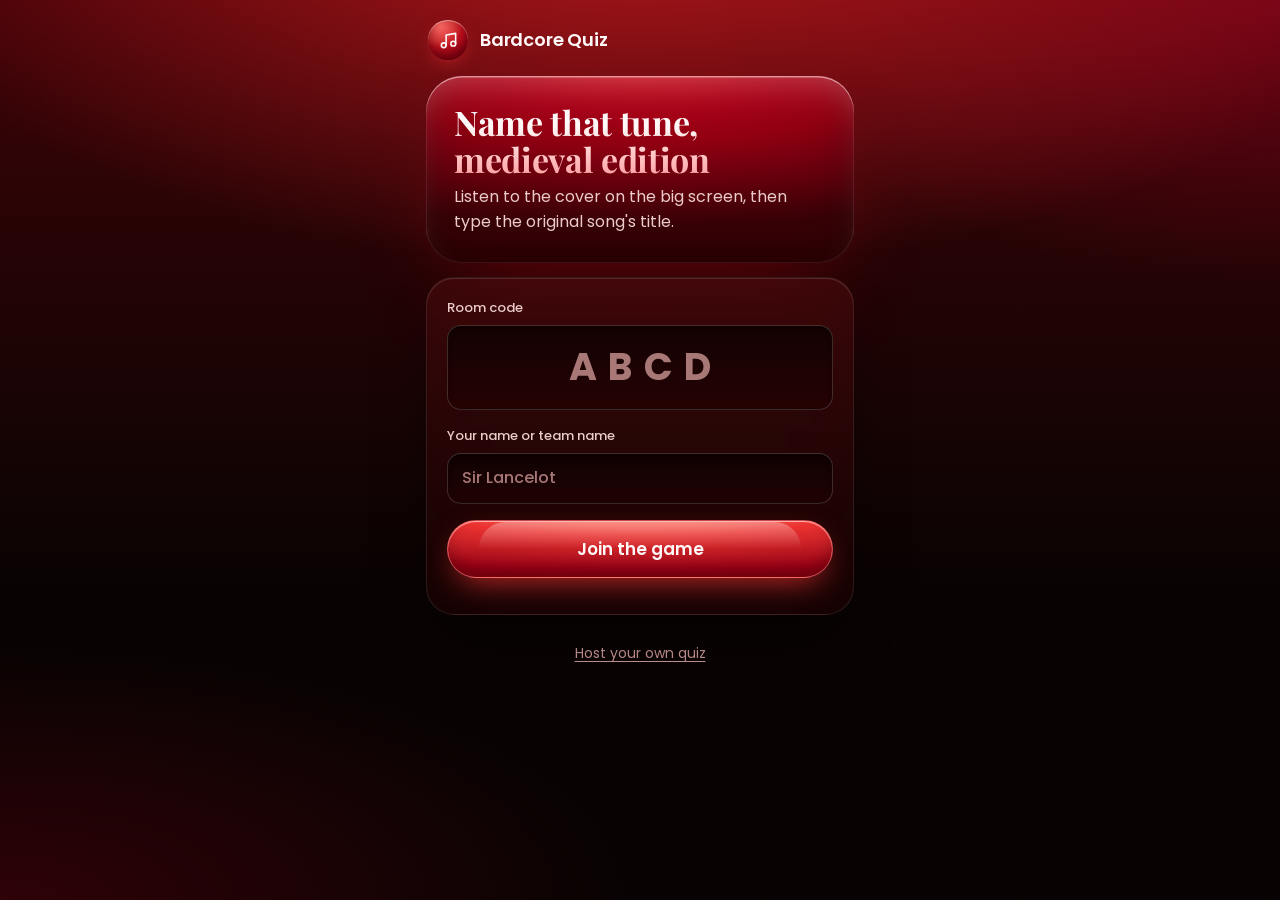
==== commit 74ed8be6: "Restyle: monochrome red theme with glossy glass buttons - One crimson hue in OKLCH from near-black t" ====
--- a/index.html
+++ b/index.html
@@ -31,8 +31,8 @@
     <!-- JOIN -->
     <section data-screen="join">
       <div id="demo-banner" class="notice" hidden>Demo mode: this only works in another tab on the host's computer.</div>
-      <div class="fluted calm" style="margin-bottom:14px">
-        <h1 class="hello" style="font-size:34px">Name that tune,<br>medieval edition</h1>
+      <div class="jelly calm" style="margin-bottom:14px">
+        <h1 class="hello display" style="font-size:34px">Name that tune,<br>medieval edition</h1>
         <p class="muted" style="margin-top:8px">Listen to the cover on the big screen, then type the original song's title.</p>
       </div>
       <form class="panel stack" id="join-form" autocomplete="off">
@@ -46,9 +46,9 @@
 
     <!-- WAITING -->
     <section data-screen="wait" hidden>
-      <div class="fluted calm center" style="padding:36px 24px">
+      <div class="jelly calm center" style="padding:36px 24px">
         <p class="muted">You're in as</p>
-        <h1 class="hello" id="wait-name" style="font-size:44px;margin:4px 0 14px;overflow-wrap:anywhere"></h1>
+        <h1 class="hello display" id="wait-name" style="font-size:44px;margin:4px 0 14px;overflow-wrap:anywhere"></h1>
         <p id="wait-text">Watch the big screen. The first song starts soon.</p>
         <p class="faint small" id="wait-count" style="margin-top:8px"></p>
       </div>
@@ -56,7 +56,7 @@
 
     <!-- QUESTION -->
     <section data-screen="question" hidden>
-      <div class="fluted phone-thermo" id="pq-thermo">
+      <div class="jelly phone-thermo" id="pq-thermo">
         <div class="t" id="pq-timer">30</div>
         <div class="meta"><b id="pq-score">0</b><span id="pq-label">Song 1 of 10</span></div>
       </div>
@@ -80,7 +80,7 @@
           <div id="artist-area">
             <form class="guess-form" id="artist-form" autocomplete="off">
               <input class="guess-input" id="artist-input" placeholder="Who sang the original?" autocapitalize="off" autocorrect="off" spellcheck="false" enterkeyhint="send" aria-label="Original artist">
-              <button class="btn-gold">Guess</button>
+              <button class="btn-light">Guess</button>
             </form>
             <div class="feedback" id="artist-fb" aria-live="polite"></div>
             <div class="tries" id="artist-tries"></div>
@@ -93,9 +93,9 @@
 
     <!-- REVEAL -->
     <section data-screen="reveal" hidden>
-      <div class="fluted calm" style="margin-bottom:14px">
+      <div class="jelly calm" style="margin-bottom:14px">
         <p class="muted">The answer was</p>
-        <h1 class="answer-title" id="pr-title" style="font-size:44px;margin:6px 0 8px"></h1>
+        <h1 class="answer-title display" id="pr-title" style="font-size:44px;margin:6px 0 8px"></h1>
         <p id="pr-artist"></p>
       </div>
       <div class="panel center">
@@ -107,7 +107,7 @@
 
     <!-- FINAL -->
     <section data-screen="final" hidden>
-      <div class="fluted calm center" style="padding:36px 24px">
+      <div class="jelly calm center" style="padding:36px 24px">
         <p class="muted">You finished</p>
         <div class="my-rank" id="pf-rank" style="margin:10px 0 12px">#1</div>
         <div class="big-points" id="pf-score" style="font-size:28px"></div>
--- a/css/style.css
+++ b/css/style.css
@@ -1,88 +1,95 @@
-@import url('https://fonts.googleapis.com/css2?family=Bricolage+Grotesque:opsz,wdth,wght@12..96,75..100,200..800&family=Geist:wght@300..700&display=swap');
+@import url('https://fonts.googleapis.com/css2?family=Playfair+Display:wght@600;700;800&family=Poppins:wght@400;500;600;700;800&display=swap');
 
 /* ─────────────────────────────────────────────────────────────
-   Bardcore Quiz · tokens
-   Palette = heraldic tinctures in OKLCH:
-   sable (warm black), gules (wine red), or (gold), vert (green),
-   azure (blue), purpure (violet). Neutrals carry a little red
-   chroma so greys never go dead.
+   Bardcore Quiz · one red, many depths
+   Everything is a shade of a single crimson hue (≈ 25°) in OKLCH,
+   from near-black to bright scarlet. White is the only contrast.
    ───────────────────────────────────────────────────────────── */
 :root {
   color-scheme: dark;
 
-  --sable:      oklch(0.155 0.022 28);
-  --sable-2:    oklch(0.195 0.028 26);
-  --sable-3:    oklch(0.24 0.032 24);
-  --gules:      oklch(0.52 0.175 24);
-  --gules-deep: oklch(0.36 0.13 22);
-  --or:         oklch(0.84 0.135 84);
-  --or-deep:    oklch(0.70 0.13 72);
-  --vert:       oklch(0.68 0.14 150);
-  --vert-deep:  oklch(0.46 0.10 152);
-  --azure:      oklch(0.60 0.13 252);
-  --purpure:    oklch(0.55 0.14 318);
-  --ember:      oklch(0.72 0.17 48);
-
-  --text:   oklch(0.965 0.018 85);
-  --text-2: oklch(0.82 0.03 70);
-  --text-3: oklch(0.64 0.035 50);
-
-  /* alpha borders blend into whatever sits underneath */
-  --line:        oklch(1 0 0 / 0.08);
+  --ink:     oklch(0.11 0.018 22);   /* almost black, still warm */
+  --red-950: oklch(0.17 0.055 22);
+  --red-900: oklch(0.23 0.09 23);
+  --red-800: oklch(0.31 0.13 24);
+  --red-700: oklch(0.41 0.17 25);
+  --red-600: oklch(0.52 0.205 26);
+  --red-500: oklch(0.61 0.22 27);    /* scarlet */
+  --red-400: oklch(0.70 0.18 24);
+  --red-300: oklch(0.80 0.11 20);    /* rose */
+  --ember:   oklch(0.78 0.15 55);    /* "so close" */
+
+  --text:   oklch(0.985 0.008 20);
+  --text-2: oklch(0.87 0.035 20);
+  --text-3: oklch(0.72 0.06 20);
+
+  /* alpha borders + glass */
+  --line:        oklch(1 0 0 / 0.09);
   --line-strong: oklch(1 0 0 / 0.16);
-  --glass-hi:    oklch(1 0 0 / 0.06);
+  --hi:          oklch(1 0 0 / 0.22);  /* top highlight on glass */
 
   /* concentric radii: inner = outer − padding */
-  --r-xl: 32px;
-  --r-lg: 24px;
-  --r-md: 16px;
-
-  --display: 'Bricolage Grotesque', 'Geist', system-ui, sans-serif;
-  --ui: 'Geist', system-ui, -apple-system, 'Segoe UI', sans-serif;
+  --r-xl: 36px;
+  --r-lg: 28px;
+  --r-md: 20px;
+
+  --serif: 'Playfair Display', Georgia, serif;
+  --sans: 'Poppins', system-ui, -apple-system, 'Segoe UI', sans-serif;
 
   --ease-out: cubic-bezier(.2, .8, .2, 1);
   --ease-spring: cubic-bezier(.3, 1.4, .5, 1);
 }
+@property --heat { syntax: '<number>'; inherits: true; initial-value: 0; }
 
 * { box-sizing: border-box; }
 html, body { margin: 0; }
 body {
-  font-family: var(--ui);
-  font-size: 17px;
-  line-height: 1.5;
+  font-family: var(--sans);
+  font-size: 16px;
+  line-height: 1.55;
   color: var(--text);
-  background: var(--sable);
+  background: var(--ink);
   min-height: 100vh;
   min-height: 100dvh;
   -webkit-font-smoothing: antialiased;
 }
-/* quiet ambient wash: wine top-left, gold low-right, tinted not grey */
+/* the red sky: scarlet glow overhead, sinking to black */
 body::before {
   content: ''; position: fixed; inset: 0; z-index: -1; pointer-events: none;
   background:
-    radial-gradient(60vmax 50vmax at 0% 0%, oklch(0.36 0.13 22 / .45), transparent 60%),
-    radial-gradient(50vmax 40vmax at 100% 100%, oklch(0.55 0.12 70 / .16), transparent 60%),
-    linear-gradient(180deg in oklch, oklch(0.17 0.025 28), oklch(0.14 0.02 30));
+    radial-gradient(90% 60% at 50% -12% in oklch, oklch(0.55 0.21 27 / .85), transparent 70%),
+    radial-gradient(60% 45% at 100% 0% in oklch, oklch(0.45 0.18 22 / .5), transparent 70%),
+    radial-gradient(70% 40% at 0% 100% in oklch, oklch(0.30 0.12 24 / .45), transparent 70%),
+    linear-gradient(180deg in oklch, var(--red-900), var(--ink) 65%);
 }
 [hidden] { display: none !important; }
-::selection { background: oklch(0.84 0.135 84 / .35); }
-
-h1, h2, h3 { margin: 0; font-family: var(--display); font-weight: 650; letter-spacing: -0.02em; line-height: 1.1; }
-h2 { font-size: 22px; }
+::selection { background: oklch(0.61 0.22 27 / .5); }
+
+h1, h2, h3 { margin: 0; font-weight: 600; letter-spacing: -0.015em; line-height: 1.15; }
+h2 { font-size: 20px; }
 p { margin: 0; }
-a { color: var(--or); text-underline-offset: 3px; }
-code { font-size: .9em; background: var(--glass-hi); padding: 1px 6px; border-radius: 6px; }
+a { color: var(--red-300); text-underline-offset: 3px; }
+code { font-size: .88em; background: oklch(1 0 0 / .08); padding: 1px 7px; border-radius: 6px; }
 .muted { color: var(--text-2); }
 .faint { color: var(--text-3); }
 .small { font-size: 14px; }
 .center { text-align: center; }
 
-:focus-visible { outline: 2px solid var(--or); outline-offset: 3px; }
+/* serif display, white fading into rose like ink drying */
+.display {
+  font-family: var(--serif); font-weight: 700; letter-spacing: -0.01em; line-height: 1.08;
+  background: linear-gradient(180deg in oklch, var(--text) 30%, var(--red-300));
+  -webkit-background-clip: text; background-clip: text; color: transparent;
+  text-wrap: balance;
+}
+
+:focus-visible { outline: 2px solid var(--red-300); outline-offset: 3px; }
 
 /* ── layout ─────────────────────────────────────────── */
 .wrap { max-width: 1120px; margin: 0 auto; padding: 28px 24px 72px; }
-.phone { max-width: 460px; margin: 0 auto; padding: 16px 16px 40px; }
+.phone { max-width: 460px; margin: 0 auto; padding: 14px 16px 40px; }
 .row { display: flex; gap: 12px; align-items: center; flex-wrap: wrap; }
+.stack { display: flex; flex-direction: column; gap: 16px; }
 .grid-2 { display: grid; grid-template-columns: 1fr 1fr; gap: 20px; }
 @media (max-width: 820px) { .grid-2 { grid-template-columns: 1fr; } }
 
@@ -91,34 +98,39 @@
   position: sticky; top: 0; z-index: 10;
   display: flex; align-items: center; justify-content: space-between; gap: 16px;
   padding: 14px 24px;
-  background: oklch(0.155 0.022 28 / .7);
-  backdrop-filter: blur(16px) saturate(1.3);
-  -webkit-backdrop-filter: blur(16px) saturate(1.3);
+  background: oklch(0.17 0.055 22 / .55);
+  backdrop-filter: blur(20px) saturate(1.4);
+  -webkit-backdrop-filter: blur(20px) saturate(1.4);
   border-bottom: 1px solid var(--line);
 }
-.brand { display: flex; align-items: center; gap: 10px; font-family: var(--display); font-weight: 700; font-size: 20px; letter-spacing: -0.02em; }
+.brand { display: flex; align-items: center; gap: 12px; font-weight: 600; font-size: 18px; letter-spacing: -0.01em; }
 .brand-mark {
-  width: 30px; height: 30px; border-radius: 9px; display: grid; place-items: center;
-  background: linear-gradient(135deg in oklch, var(--gules), var(--gules-deep));
-  border: 1px solid var(--line-strong);
-  color: var(--or);
-}
-.brand-mark svg { width: 18px; height: 18px; }
-.brand .role { font-family: var(--ui); font-weight: 500; font-size: 14px; color: var(--text-3); letter-spacing: 0; }
+  width: 40px; height: 40px; border-radius: 50%; display: grid; place-items: center; flex: none;
+  background: radial-gradient(120% 120% at 30% 15% in oklch, var(--red-400), var(--red-600) 45%, var(--red-800));
+  box-shadow: inset 0 1px 0 oklch(1 0 0 / .45), inset 0 -6px 12px oklch(0.2 0.08 24 / .5), 0 6px 18px -6px oklch(0.61 0.22 27 / .7);
+  color: var(--text);
+}
+.brand-mark svg { width: 19px; height: 19px; }
+.brand .role { font-weight: 400; font-size: 14px; color: var(--text-3); }
 .room-pill {
-  display: inline-flex; align-items: center; gap: 10px; padding: 5px 5px 5px 14px;
-  border-radius: 999px; border: 1px solid var(--line); background: var(--glass-hi); font-size: 14px; color: var(--text-2);
-}
-.room-pill b { font-family: var(--display); font-size: 17px; letter-spacing: .12em; color: var(--or); font-weight: 700; padding: 3px 10px 3px 12px; border-radius: 999px; background: oklch(0.84 0.135 84 / .1); }
-
-/* ── surfaces ───────────────────────────────────────── */
+  display: inline-flex; align-items: center; gap: 10px; padding: 5px 5px 5px 16px;
+  border-radius: 999px; font-size: 14px; color: var(--text-2);
+  background: linear-gradient(180deg in oklch, oklch(1 0 0 / .12), oklch(1 0 0 / .03));
+  border: 1px solid var(--line); box-shadow: inset 0 1px 0 var(--hi);
+  backdrop-filter: blur(16px); -webkit-backdrop-filter: blur(16px);
+}
+.room-pill b { font-weight: 700; letter-spacing: .14em; color: var(--text); padding: 4px 12px 4px 14px; border-radius: 999px; background: oklch(0.61 0.22 27 / .35); box-shadow: inset 0 1px 0 oklch(1 0 0 / .25); }
+
+/* ── glass panel ────────────────────────────────────── */
 .panel {
   --r: var(--r-lg); --p: 24px;
   border-radius: var(--r);
   padding: var(--p);
-  background: linear-gradient(180deg in oklch, oklch(0.23 0.03 24 / .75), oklch(0.19 0.026 26 / .75));
+  background: linear-gradient(180deg in oklch, oklch(0.27 0.09 24 / .55), oklch(0.15 0.045 22 / .7));
   border: 1px solid var(--line);
-  box-shadow: inset 0 1px 0 var(--glass-hi), 0 24px 48px -24px oklch(0.05 0.02 25 / .8);
+  box-shadow: inset 0 1px 0 oklch(1 0 0 / .12), 0 30px 60px -30px oklch(0.05 0.02 20 / .9);
+  backdrop-filter: blur(24px) saturate(1.3);
+  -webkit-backdrop-filter: blur(24px) saturate(1.3);
 }
 .panel + .panel { margin-top: 20px; }
 .panel-head { display: flex; align-items: center; justify-content: space-between; gap: 12px; flex-wrap: wrap; margin-bottom: 6px; }
@@ -126,120 +138,137 @@
 
 .notice {
   border-radius: var(--r-md); padding: 12px 16px; margin-bottom: 18px; font-size: 15px;
-  border: 1px solid oklch(0.84 0.135 84 / .25); background: oklch(0.84 0.135 84 / .07); color: var(--text-2);
   display: flex; gap: 12px; align-items: center; flex-wrap: wrap;
+  background: linear-gradient(180deg in oklch, oklch(1 0 0 / .08), oklch(1 0 0 / .03));
+  border: 1px solid var(--line-strong); color: var(--text-2);
+  box-shadow: inset 0 1px 0 oklch(1 0 0 / .1);
 }
 .notice b { color: var(--text); }
-.notice.warn { border-color: oklch(0.72 0.17 48 / .35); background: oklch(0.72 0.17 48 / .1); }
-.notice.error { border-color: oklch(0.52 0.175 24 / .5); background: oklch(0.52 0.175 24 / .14); color: var(--text); }
-
-/* ── fluted glass over a thermal gradient ───────────────
-   ::before = thermal field (moves cold → hot with --heat)
-   ::after  = vertical flutes that refract it              */
-@property --heat { syntax: '<number>'; inherits: true; initial-value: 0; }
-.fluted {
+.notice.warn { border-color: oklch(0.78 0.15 55 / .35); background: oklch(0.78 0.15 55 / .08); }
+.notice.error { border-color: oklch(0.70 0.18 24 / .55); background: oklch(0.52 0.205 26 / .22); color: var(--text); }
+
+/* ── jelly card: the glossy red slab from the reference ──
+   Lit from above, darker at the base, thick glass rim.
+   --heat (0 → 1) pushes it from deep crimson to hot scarlet. */
+.jelly {
   --r: var(--r-xl); --p: 28px;
-  position: relative; isolation: isolate; overflow: hidden;
+  --top: color-mix(in oklch, var(--red-600) calc((1 - var(--heat)) * 100%), oklch(0.70 0.22 32));
+  position: relative;
   border-radius: var(--r); padding: var(--p);
-  border: 1px solid var(--line-strong);
-  box-shadow: inset 0 1px 0 oklch(1 0 0 / .14), 0 40px 80px -40px oklch(0.05 0.02 25 / .9);
+  background:
+    radial-gradient(130% 85% at 50% -5% in oklch, var(--top), var(--red-700) 48%, var(--red-900) 100%);
+  box-shadow:
+    inset 0 1.5px 0 oklch(1 0.02 25 / .45),
+    inset 0 0 0 1px oklch(1 0 0 / .08),
+    inset 0 24px 40px -24px oklch(1 0.05 25 / .35),
+    inset 0 -40px 60px -20px oklch(0.10 0.04 22 / .55),
+    0 40px 80px -30px oklch(0.45 0.19 26 / calc(.45 + var(--heat) * .35));
   transition: --heat 1s linear;
-  --c1: color-mix(in oklch, var(--azure) calc((1 - var(--heat)) * 100%), var(--gules));
-  --c2: color-mix(in oklch, var(--vert) calc((1 - var(--heat)) * 100%), var(--ember));
-  --c3: color-mix(in oklch, var(--purpure) calc((1 - var(--heat)) * 100%), var(--or));
-}
-.fluted::before {
-  content: ''; position: absolute; inset: -30%; z-index: -2;
-  background:
-    radial-gradient(34% 46% at 30% 42% in oklch, var(--c1), transparent 72%),
-    radial-gradient(32% 44% at 70% 56% in oklch, var(--c2), transparent 72%),
-    radial-gradient(26% 34% at 50% 80% in oklch, var(--c3), transparent 72%),
-    radial-gradient(40% 40% at 60% 14% in oklch, oklch(0.32 0.09 24), transparent 72%),
-    var(--sable-2);
-  filter: blur(34px) saturate(1.1);
-}
-.fluted::after {
-  content: ''; position: absolute; inset: 0; z-index: -1; pointer-events: none;
-  background:
-    repeating-linear-gradient(90deg,
-      oklch(1 0 0 / 0) 0px,
-      oklch(1 0 0 / .10) 5px,
-      oklch(1 0 0 / .02) 11px,
-      oklch(0.1 0.02 25 / .24) 19px,
-      oklch(1 0 0 / 0) 22px),
-    linear-gradient(180deg in oklch, oklch(1 0 0 / .08), transparent 40%, oklch(0.1 0.02 25 / .3));
-  backdrop-filter: blur(6px);
-  -webkit-backdrop-filter: blur(6px);
-}
-.fluted.calm { --heat: 0.12; }
-.fluted > * { position: relative; }
+}
+.jelly.calm { --heat: 0; --top: var(--red-600); }
+/* two softer cards peeking out behind, like a stack */
+.jelly.stacked { margin-top: 18px; }
+.jelly.stacked::before,
+.jelly.stacked::after {
+  content: ''; position: absolute; z-index: -1; pointer-events: none;
+  border-radius: var(--r) var(--r) 0 0; height: 48px;
+}
+.jelly.stacked::after  { top: -9px;  left: 5%;  right: 5%;  background: linear-gradient(180deg in oklch, oklch(0.66 0.17 12), oklch(0.45 0.15 18)); }
+.jelly.stacked::before { top: -18px; left: 10%; right: 10%; background: linear-gradient(180deg in oklch, oklch(0.62 0.14 345), oklch(0.42 0.12 355)); }
 
 /* ── forms ──────────────────────────────────────────── */
-.field { display: flex; flex-direction: column; gap: 6px; justify-content: flex-end; font-size: 13px; font-weight: 500; color: var(--text-2); }
+.field { display: flex; flex-direction: column; gap: 7px; justify-content: flex-end; font-size: 13px; font-weight: 500; color: var(--text-2); }
 .field .hint { font-weight: 400; color: var(--text-3); }
 input, textarea {
   font: inherit; font-size: 16px; color: var(--text);
-  background: oklch(0.13 0.02 28 / .7);
-  border: 1px solid var(--line-strong); border-radius: 12px; padding: 11px 13px; width: 100%;
+  background: linear-gradient(180deg in oklch, oklch(0.10 0.025 22 / .75), oklch(0.17 0.06 23 / .6));
+  border: 1px solid var(--line-strong); border-radius: 14px; padding: 12px 14px; width: 100%;
+  box-shadow: inset 0 2px 6px oklch(0 0 0 / .25);
   transition: border-color .15s, box-shadow .15s, background .15s;
 }
-input::placeholder, textarea::placeholder { color: oklch(0.52 0.03 40); }
+input::placeholder, textarea::placeholder { color: oklch(0.62 0.06 20); }
 input:hover, textarea:hover { border-color: oklch(1 0 0 / .24); }
-input:focus, textarea:focus { outline: none; border-color: var(--or); box-shadow: 0 0 0 4px oklch(0.84 0.135 84 / .14); background: oklch(0.12 0.02 28 / .9); }
-input.bad { border-color: var(--ember); box-shadow: 0 0 0 4px oklch(0.72 0.17 48 / .14); }
+input:focus, textarea:focus { outline: none; border-color: var(--red-400); box-shadow: inset 0 2px 6px oklch(0 0 0 / .25), 0 0 0 4px oklch(0.61 0.22 27 / .28); }
+input.bad { border-color: var(--ember); box-shadow: 0 0 0 4px oklch(0.78 0.15 55 / .18); }
 input:disabled { opacity: .5; }
 
-.toggle { display: flex; align-items: flex-start; gap: 12px; cursor: pointer; font-size: 15px; color: var(--text); line-height: 1.35; position: relative; }
+.toggle { display: flex; align-items: flex-start; gap: 12px; cursor: pointer; font-size: 15px; color: var(--text); line-height: 1.4; position: relative; }
 .toggle input { position: absolute; opacity: 0; width: 1px; height: 1px; }
 .toggle .track {
-  flex: none; width: 40px; height: 24px; border-radius: 999px; position: relative; margin-top: -1px;
-  background: oklch(0.30 0.03 26); border: 1px solid var(--line-strong); transition: background .2s var(--ease-out);
+  flex: none; width: 46px; height: 28px; border-radius: 999px; position: relative; margin-top: -2px;
+  background: linear-gradient(180deg in oklch, oklch(0.10 0.025 22), oklch(0.20 0.06 23));
+  border: 1px solid var(--line-strong); box-shadow: inset 0 2px 5px oklch(0 0 0 / .4);
+  transition: background .25s var(--ease-out);
 }
 .toggle .track::after {
-  content: ''; position: absolute; top: 2px; left: 2px; width: 18px; height: 18px; border-radius: 50%;
-  background: var(--text); transition: transform .25s var(--ease-spring);
-  box-shadow: 0 1px 3px oklch(0 0 0 / .4);
-}
-.toggle input:checked + .track { background: var(--gules); }
-.toggle input:checked + .track::after { transform: translateX(16px); }
-.toggle input:focus-visible + .track { outline: 2px solid var(--or); outline-offset: 2px; }
+  content: ''; position: absolute; top: 3px; left: 3px; width: 20px; height: 20px; border-radius: 50%;
+  background: radial-gradient(circle at 40% 30% in oklch, white, oklch(0.90 0.02 20));
+  box-shadow: 0 2px 6px oklch(0 0 0 / .45), inset 0 -1px 2px oklch(0 0 0 / .15);
+  transition: transform .3s var(--ease-spring);
+}
+.toggle input:checked + .track { background: radial-gradient(140% 120% at 50% -20% in oklch, var(--red-400), var(--red-600) 50%, var(--red-800)); box-shadow: inset 0 1px 0 oklch(1 0 0 / .35), 0 4px 14px -4px oklch(0.61 0.22 27 / .7); }
+.toggle input:checked + .track::after { transform: translateX(18px); }
+.toggle input:focus-visible + .track { outline: 2px solid var(--red-300); outline-offset: 2px; }
 .toggle small { display: block; color: var(--text-3); font-size: 13px; margin-top: 2px; }
 
-input[type=range] { -webkit-appearance: none; appearance: none; height: 6px; padding: 0; border: 0; border-radius: 99px; background: linear-gradient(90deg, var(--gules) var(--fill, 20%), oklch(0.32 0.03 26) var(--fill, 20%)); box-shadow: none; }
-input[type=range]:focus { box-shadow: none; background: linear-gradient(90deg, var(--gules) var(--fill, 20%), oklch(0.32 0.03 26) var(--fill, 20%)); }
-input[type=range]::-webkit-slider-thumb { -webkit-appearance: none; width: 22px; height: 22px; border-radius: 50%; background: var(--text); border: 4px solid var(--gules); cursor: grab; }
-input[type=range]::-moz-range-thumb { width: 14px; height: 14px; border-radius: 50%; background: var(--text); border: 4px solid var(--gules); cursor: grab; }
-
-/* ── buttons ────────────────────────────────────────── */
+input[type=range] { -webkit-appearance: none; appearance: none; height: 8px; padding: 0; border: 0; border-radius: 99px; box-shadow: inset 0 1px 3px oklch(0 0 0 / .4); background: linear-gradient(90deg in oklch, var(--red-700), var(--red-500) var(--fill, 20%), oklch(0.12 0.03 22) var(--fill, 20%)); }
+input[type=range]:focus { box-shadow: inset 0 1px 3px oklch(0 0 0 / .4); background: linear-gradient(90deg in oklch, var(--red-700), var(--red-500) var(--fill, 20%), oklch(0.12 0.03 22) var(--fill, 20%)); }
+input[type=range]::-webkit-slider-thumb { -webkit-appearance: none; width: 24px; height: 24px; border-radius: 50%; cursor: grab; background: radial-gradient(circle at 40% 30% in oklch, white, oklch(0.88 0.03 20)); box-shadow: 0 2px 8px oklch(0 0 0 / .5), 0 0 0 4px oklch(0.61 0.22 27 / .35); }
+input[type=range]::-moz-range-thumb { width: 22px; height: 22px; border: 0; border-radius: 50%; cursor: grab; background: white; box-shadow: 0 2px 8px oklch(0 0 0 / .5), 0 0 0 4px oklch(0.61 0.22 27 / .35); }
+
+/* ── buttons: glass pills ───────────────────────────────
+   default = smoked glass · .btn-primary = red jelly
+   .btn-light = frosted white · .btn-quiet = text only      */
 button, .btn {
-  font: inherit; font-weight: 600; font-size: 15px; letter-spacing: -0.005em;
-  display: inline-flex; align-items: center; justify-content: center; gap: 8px;
-  padding: 10px 16px; border-radius: 12px; cursor: pointer; text-decoration: none;
-  color: var(--text); background: var(--glass-hi); border: 1px solid var(--line-strong);
-  transition: transform .12s var(--ease-out), background .15s, border-color .15s, opacity .15s;
-}
-button:hover:not(:disabled) { background: oklch(1 0 0 / .1); border-color: oklch(1 0 0 / .24); }
-button:active:not(:disabled) { transform: scale(.97); }
+  position: relative; overflow: hidden; isolation: isolate;
+  font: inherit; font-weight: 500; font-size: 15px;
+  display: inline-flex; align-items: center; justify-content: center; gap: 9px;
+  padding: 11px 20px; border-radius: 999px; cursor: pointer; text-decoration: none;
+  color: var(--text);
+  background:
+    radial-gradient(70% 140% at 20% 0% in oklch, oklch(1 0 0 / .16), transparent 60%),
+    linear-gradient(180deg in oklch, oklch(0.30 0.07 24 / .7), oklch(0.12 0.03 22 / .8));
+  border: 1px solid oklch(1 0 0 / .13);
+  box-shadow: inset 0 1px 0 oklch(1 0 0 / .2), inset 0 -1px 0 oklch(0 0 0 / .3), 0 8px 20px -10px oklch(0 0 0 / .7);
+  backdrop-filter: blur(16px) saturate(1.4);
+  -webkit-backdrop-filter: blur(16px) saturate(1.4);
+  transition: transform .15s var(--ease-out), box-shadow .2s, border-color .2s, filter .2s, opacity .2s;
+}
+button:hover:not(:disabled) { border-color: oklch(1 0 0 / .24); filter: brightness(1.12); }
+button:active:not(:disabled) { transform: scale(.96); }
 button:disabled { opacity: .4; cursor: not-allowed; }
 button svg { width: 18px; height: 18px; flex: none; }
+
 .btn-primary {
-  background: linear-gradient(180deg in oklch, oklch(0.58 0.18 25), var(--gules));
-  border-color: oklch(0.70 0.15 30 / .5);
-  box-shadow: inset 0 1px 0 oklch(1 0 0 / .2), 0 8px 24px -8px oklch(0.52 0.175 24 / .7);
-}
-.btn-primary:hover:not(:disabled) { background: linear-gradient(180deg in oklch, oklch(0.62 0.18 26), oklch(0.55 0.175 24)); border-color: oklch(0.75 0.15 30 / .6); }
-.btn-gold {
-  color: oklch(0.22 0.04 40);
-  background: linear-gradient(180deg in oklch, oklch(0.88 0.12 88), var(--or));
-  border-color: oklch(0.92 0.1 90 / .6);
-  box-shadow: inset 0 1px 0 oklch(1 0 0 / .5), 0 8px 24px -8px oklch(0.84 0.135 84 / .5);
-}
-.btn-gold:hover:not(:disabled) { background: linear-gradient(180deg in oklch, oklch(0.91 0.11 90), oklch(0.86 0.13 84)); border-color: oklch(0.95 0.08 90 / .7); }
-.btn-quiet { background: transparent; border-color: transparent; color: var(--text-2); }
-.btn-quiet:hover:not(:disabled) { color: var(--text); }
-.btn-lg { border-radius: 16px; font-size: 17px; padding: 14px 22px; }
-
-/* icon swap: the outgoing icon blurs out while the new one blurs in */
+  font-weight: 600;
+  background: radial-gradient(140% 120% at 50% -25% in oklch, oklch(0.76 0.17 30), var(--red-500) 42%, var(--red-700) 100%);
+  border-color: oklch(0.80 0.12 25 / .45);
+  box-shadow:
+    inset 0 1px 0 oklch(1 0.03 30 / .6),
+    inset 0 -10px 18px -6px oklch(0.22 0.09 24 / .55),
+    0 12px 32px -10px oklch(0.61 0.22 27 / .85);
+}
+/* glossy cap on the top half */
+.btn-primary::before, .btn-light::before {
+  content: ''; position: absolute; z-index: -1; left: 8%; right: 8%; top: 1px; height: 48%;
+  border-radius: 999px 999px 40% 40% / 999px 999px 100% 100%;
+  background: linear-gradient(180deg, oklch(1 0 0 / .32), oklch(1 0 0 / 0));
+  pointer-events: none;
+}
+.btn-light {
+  font-weight: 600; color: var(--red-800);
+  background: radial-gradient(140% 120% at 50% -25% in oklch, white, oklch(0.94 0.025 20) 55%, oklch(0.84 0.05 20));
+  border-color: oklch(1 0 0 / .7);
+  box-shadow: inset 0 -6px 12px -4px oklch(0.6 0.1 20 / .35), 0 12px 32px -12px oklch(1 0 0 / .35);
+  backdrop-filter: none;
+}
+.btn-light::before { background: linear-gradient(180deg, oklch(1 0 0 / .9), oklch(1 0 0 / 0)); }
+.btn-quiet { background: transparent; border-color: transparent; box-shadow: none; color: var(--text-2); backdrop-filter: none; }
+.btn-quiet:hover:not(:disabled) { color: var(--text); background: oklch(1 0 0 / .06); }
+.btn-lg { font-size: 17px; padding: 15px 30px; }
+.btn-round { width: 48px; height: 48px; padding: 0; }
+
+/* icon swap: outgoing icon blurs away while the new one blurs in */
 .swap { display: inline-grid; width: 18px; height: 18px; }
 .swap > svg { grid-area: 1 / 1; transition: opacity .22s var(--ease-out), filter .22s var(--ease-out), transform .3s var(--ease-spring); }
 .swap > svg:last-child,
@@ -254,246 +283,255 @@
 /* ── setup: song list ───────────────────────────────── */
 .song-list { display: flex; flex-direction: column; gap: 10px; }
 .song-row {
-  --r: 20px; --p: 14px;
-  display: grid; grid-template-columns: 76px 1fr auto; gap: 16px; align-items: start;
+  --r: 24px; --p: 14px;
+  display: grid; grid-template-columns: 80px 1fr auto; gap: 16px; align-items: start;
   padding: var(--p); border-radius: var(--r);
-  background: oklch(0.15 0.022 28 / .6); border: 1px solid var(--line);
-  transition: border-color .15s;
-}
-.song-row:focus-within { border-color: oklch(0.84 0.135 84 / .3); }
+  background: linear-gradient(180deg in oklch, oklch(1 0 0 / .06), oklch(1 0 0 / .02));
+  border: 1px solid var(--line); box-shadow: inset 0 1px 0 oklch(1 0 0 / .08);
+  transition: border-color .2s;
+}
+.song-row:focus-within { border-color: oklch(0.70 0.18 24 / .45); }
 .song-row .thumb {
-  position: relative; width: 76px; aspect-ratio: 1; border-radius: calc(var(--r) - var(--p));
-  background: linear-gradient(135deg in oklch, oklch(0.30 0.06 24), oklch(0.22 0.04 30)) center/cover no-repeat;
-  border: 1px solid var(--line); display: grid; place-items: center; color: var(--text-3);
-}
-.song-row .thumb svg { width: 26px; height: 26px; }
+  position: relative; width: 80px; aspect-ratio: 1; border-radius: calc(var(--r) - var(--p));
+  background: radial-gradient(120% 120% at 30% 10% in oklch, var(--red-600), var(--red-800) 60%, var(--red-950)) center/cover no-repeat;
+  box-shadow: inset 0 1px 0 oklch(1 0 0 / .3), 0 8px 20px -10px oklch(0 0 0 / .8);
+  display: grid; place-items: center; color: oklch(1 0 0 / .75);
+}
+.song-row .thumb svg { width: 28px; height: 28px; }
 .song-row .thumb .idx {
-  position: absolute; left: -7px; top: -7px; min-width: 24px; height: 24px; padding: 0 7px; border-radius: 999px;
-  display: grid; place-items: center; font-size: 12px; font-weight: 700; font-variant-numeric: tabular-nums;
-  background: var(--sable); border: 1px solid var(--line-strong); color: var(--text-2);
+  position: absolute; left: -6px; top: -6px; min-width: 26px; height: 26px; padding: 0 8px; border-radius: 999px;
+  display: grid; place-items: center; font-size: 12px; font-weight: 600; font-variant-numeric: tabular-nums;
+  background: var(--text); color: var(--red-800); box-shadow: 0 4px 10px -2px oklch(0 0 0 / .5);
 }
 .song-row .fields { display: grid; grid-template-columns: 1.5fr 1fr; gap: 12px; }
 .song-row .fields .wide { grid-column: 1 / -1; }
 .song-row .cover-name { grid-column: 1 / -1; font-size: 13px; color: var(--text-3); }
 .song-row .cover-name:empty { display: none; }
-.song-row .row-btns { display: flex; flex-direction: column; gap: 4px; }
-.song-row .row-btns button { padding: 7px; border-radius: 8px; background: transparent; border-color: transparent; color: var(--text-3); }
-.song-row .row-btns button:hover:not(:disabled) { color: var(--text); background: var(--glass-hi); }
-.song-row .row-btns button[data-act=del]:hover:not(:disabled) { color: oklch(0.75 0.15 25); }
-.song-row .row-btns button svg { pointer-events: none; }
+.song-row .row-btns { display: flex; flex-direction: column; gap: 6px; }
+.song-row .row-btns button { width: 36px; height: 36px; padding: 0; }
+.song-row .row-btns button[data-act=del]:hover:not(:disabled) { color: var(--red-300); }
+.song-row .row-btns button svg { pointer-events: none; width: 16px; height: 16px; }
 @media (max-width: 720px) {
-  .song-row { grid-template-columns: 56px 1fr; }
-  .song-row .thumb { width: 56px; }
+  .song-row { grid-template-columns: 60px 1fr; }
+  .song-row .thumb { width: 60px; }
   .song-row .fields { grid-template-columns: 1fr; grid-column: 1 / -1; }
   .song-row .row-btns { flex-direction: row; grid-column: 2; grid-row: 1; justify-self: end; }
 }
 
-.settings-grid { display: grid; grid-template-columns: repeat(auto-fit, minmax(250px, 1fr)); gap: 22px 32px; margin-top: 16px; }
+.settings-grid { display: grid; grid-template-columns: repeat(auto-fit, minmax(250px, 1fr)); gap: 24px 32px; margin-top: 18px; }
 .duration { display: flex; flex-direction: column; gap: 12px; }
-.duration .val { font-family: var(--display); font-size: 36px; font-weight: 700; letter-spacing: -0.03em; line-height: 1; font-variant-numeric: tabular-nums; }
+.duration .val { font-size: 40px; font-weight: 700; letter-spacing: -0.03em; line-height: 1; font-variant-numeric: tabular-nums; }
 .duration .val small { font-size: 16px; color: var(--text-3); font-weight: 500; letter-spacing: 0; margin-left: 3px; }
 
 .footer-bar { display: flex; justify-content: space-between; align-items: center; gap: 16px; margin-top: 24px; flex-wrap: wrap; }
 
 /* ── lobby ──────────────────────────────────────────── */
-.lobby { display: grid; grid-template-columns: 1.4fr 1fr; gap: 20px; align-items: stretch; }
+.lobby { display: grid; grid-template-columns: 1.4fr 1fr; gap: 20px; align-items: end; }
 @media (max-width: 900px) { .lobby { grid-template-columns: 1fr; } }
-.lobby .fluted { display: flex; flex-direction: column; justify-content: space-between; gap: 28px; min-height: 400px; }
-.join-steps { font-size: clamp(18px, 2vw, 24px); line-height: 1.4; font-weight: 500; max-width: 32ch; }
-.join-steps .url { font-family: var(--display); font-weight: 700; color: var(--or); white-space: nowrap; }
+.lobby-card { display: flex; flex-direction: column; justify-content: space-between; gap: 28px; min-height: 400px; }
+.join-steps { font-size: clamp(18px, 2vw, 22px); line-height: 1.45; font-weight: 500; max-width: 32ch; color: var(--text-2); }
+.join-steps .url { font-weight: 700; color: var(--text); white-space: nowrap; }
 .room-code {
-  font-family: var(--display); font-weight: 800; font-stretch: 80%;
-  font-size: clamp(96px, 15vw, 200px); line-height: .82; letter-spacing: 0.03em;
-  color: var(--text); text-shadow: 0 20px 60px oklch(0.1 0.03 25 / .5);
+  font-weight: 800; font-size: clamp(96px, 15vw, 190px); line-height: .85; letter-spacing: 0.02em;
+  font-variant-numeric: tabular-nums;
+  background: linear-gradient(180deg in oklch, white 35%, var(--red-300));
+  -webkit-background-clip: text; background-clip: text; color: transparent;
+  filter: drop-shadow(0 18px 40px oklch(0.2 0.1 24 / .6));
 }
 .qr-card {
   --r: var(--r-xl); --p: 22px;
-  border-radius: var(--r); padding: var(--p); display: flex; flex-direction: column; gap: 14px; align-items: center; justify-content: center;
-  background: oklch(0.955 0.022 85); color: var(--sable); border: 1px solid var(--line);
+  border-radius: var(--r); padding: var(--p); display: flex; flex-direction: column; gap: 12px; align-items: center; justify-content: center;
+  min-height: 400px;
+  background: radial-gradient(130% 100% at 50% 0% in oklch, white, oklch(0.93 0.03 20));
+  color: var(--red-900);
+  box-shadow: inset 0 -12px 30px -10px oklch(0.6 0.1 20 / .25), 0 40px 80px -30px oklch(0 0 0 / .8);
 }
 .qr-card img { width: 100%; max-width: 300px; display: block; border-radius: calc(var(--r) - var(--p)); }
-.qr-card p { font-size: 15px; color: oklch(0.40 0.04 40); text-align: center; }
-
-.roster-head { display: flex; justify-content: space-between; align-items: center; margin: 28px 0 12px; gap: 12px; flex-wrap: wrap; }
-.roster-head h2 { font-size: 20px; }
+.qr-card p { font-size: 15px; color: oklch(0.42 0.1 24); text-align: center; }
+
+.roster-head { display: flex; justify-content: space-between; align-items: center; margin: 30px 0 12px; gap: 12px; flex-wrap: wrap; }
 .players { display: flex; flex-wrap: wrap; gap: 8px; }
-.players:empty::before { content: 'Nobody here yet. Names show up the moment people join.'; color: var(--text-3); font-size: 15px; }
+.players:empty::before { content: 'Nobody here yet. Names appear the moment people join.'; color: var(--text-3); font-size: 15px; }
 .chip {
-  --tint: var(--or);
-  display: inline-flex; align-items: center; gap: 8px; font-size: 15px; font-weight: 550;
-  padding: 7px 14px 7px 9px; border-radius: 999px; color: var(--text);
-  background: color-mix(in oklch, var(--tint) 14%, oklch(0.2 0.03 26 / .85));
-  border: 1px solid color-mix(in oklch, var(--tint) 34%, transparent);
-  animation: chip-in .45s var(--ease-spring) both;
-}
-.chip::before {
-  content: ''; width: 14px; height: 16px; flex: none; background: var(--tint);
-  clip-path: path('M0 0 H14 V7 C14 11.5 10.5 14.5 7 16 C3.5 14.5 0 11.5 0 7 Z'); /* a tiny heraldic shield */
-}
+  display: inline-flex; align-items: center; gap: 9px; font-size: 15px; font-weight: 500;
+  padding: 5px 16px 5px 5px; border-radius: 999px; color: var(--text);
+  background: linear-gradient(180deg in oklch, oklch(1 0 0 / .12), oklch(1 0 0 / .04));
+  border: 1px solid var(--line-strong); box-shadow: inset 0 1px 0 oklch(1 0 0 / .14);
+  backdrop-filter: blur(12px); -webkit-backdrop-filter: blur(12px);
+  animation: chip-in .5s var(--ease-spring) both;
+  transition: background .3s, color .3s;
+}
+.chip .av {
+  width: 28px; height: 28px; border-radius: 50%; display: grid; place-items: center; flex: none;
+  font-size: 13px; font-weight: 600;
+  background: radial-gradient(120% 120% at 30% 15% in oklch, var(--red-400), var(--red-600) 50%, var(--red-800));
+  box-shadow: inset 0 1px 0 oklch(1 0 0 / .4);
+}
+.chip .av svg { width: 15px; height: 15px; }
+.tint-1 .av { background: radial-gradient(120% 120% at 30% 15% in oklch, oklch(0.75 0.13 15), oklch(0.55 0.17 10) 50%, oklch(0.36 0.12 10)); }
+.tint-2 .av { background: radial-gradient(120% 120% at 30% 15% in oklch, oklch(0.70 0.14 40), oklch(0.52 0.17 35) 50%, oklch(0.34 0.12 32)); }
+.tint-3 .av { background: radial-gradient(120% 120% at 30% 15% in oklch, oklch(0.55 0.14 25), oklch(0.36 0.12 25) 50%, oklch(0.22 0.07 25)); }
+.tint-4 .av { background: radial-gradient(120% 120% at 30% 15% in oklch, oklch(0.72 0.12 355), oklch(0.52 0.15 0) 50%, oklch(0.34 0.11 0)); }
 .chip.removable { cursor: pointer; }
-.chip.removable:hover { text-decoration: line-through; text-decoration-color: var(--ember); }
-.chip .star { color: var(--or); font-size: 13px; }
-.tint-0 { --tint: var(--gules); } .tint-1 { --tint: var(--or); } .tint-2 { --tint: oklch(0.86 0.02 250); /* argent */ }
-.tint-3 { --tint: var(--azure); } .tint-4 { --tint: var(--purpure); } .tint-5 { --tint: var(--ember); }
-/* solved beats tint: green fill and a tick instead of the shield */
-.chip.solved { --tint: var(--vert); background: color-mix(in oklch, var(--vert) 34%, oklch(0.2 0.03 26)); border-color: oklch(0.68 0.14 150 / .7); }
-.chip.solved::before {
-  width: 16px; height: 16px; border-radius: 50%; clip-path: none;
-  background: var(--vert) url("data:image/svg+xml,%3Csvg xmlns='http://www.w3.org/2000/svg' viewBox='0 0 24 24' fill='none' stroke='%23140d0b' stroke-width='4' stroke-linecap='round' stroke-linejoin='round'%3E%3Cpath d='M20 6 9 17l-5-5'/%3E%3C/svg%3E") center/10px no-repeat;
-}
+.chip.removable:hover { text-decoration: line-through; text-decoration-color: var(--red-300); }
+/* found it: the chip turns to frosted white */
+.chip.solved { color: var(--red-800); background: linear-gradient(180deg in oklch, white, oklch(0.90 0.03 20)); border-color: oklch(1 0 0 / .8); }
+.chip.solved .av { background: radial-gradient(120% 120% at 30% 15% in oklch, var(--red-400), var(--red-600)); color: white; }
+.chip .star { color: var(--red-600); font-size: 13px; margin-left: -3px; }
 @keyframes chip-in { from { transform: scale(.7); opacity: 0; filter: blur(4px); } to { transform: none; opacity: 1; filter: none; } }
 
 /* ── question (host) ────────────────────────────────── */
-.stage { display: flex; flex-direction: column; gap: 16px; }
+.stage { display: flex; flex-direction: column; gap: 14px; padding-top: 20px; }
 .stage-head { display: flex; justify-content: space-between; align-items: center; gap: 16px; flex-wrap: wrap; }
-.stage-head h1 { font-size: clamp(26px, 3vw, 40px); font-weight: 700; }
-.progress-dots { display: flex; gap: 5px; flex-wrap: wrap; }
-.progress-dots i { width: 18px; height: 6px; border-radius: 99px; background: oklch(1 0 0 / .12); transition: width .4s var(--ease-spring), background .3s; }
-.progress-dots i.done { background: var(--text-3); }
-.progress-dots i.now { background: var(--or); width: 32px; }
-
-.thermo { text-align: center; padding: clamp(20px, 3.5vh, 40px) 28px; }
+.stage-head h1 { font-family: var(--serif); font-size: clamp(28px, 3.2vw, 42px); font-weight: 700; }
+.progress-dots { display: flex; gap: 6px; flex-wrap: wrap; }
+.progress-dots i { width: 18px; height: 6px; border-radius: 99px; background: oklch(1 0 0 / .14); transition: width .4s var(--ease-spring), background .3s; }
+.progress-dots i.done { background: var(--red-300); opacity: .55; }
+.progress-dots i.now { background: var(--text); width: 34px; }
+
+.thermo { text-align: center; padding: clamp(18px, 3vh, 36px) 28px; }
 .timer {
-  font-family: var(--display); font-weight: 800; font-stretch: 78%;
-  font-size: clamp(110px, min(22vw, 27vh), 280px); line-height: .82; letter-spacing: -0.04em;
+  font-weight: 700; font-size: clamp(96px, min(19vw, 22vh), 250px); line-height: .9; letter-spacing: -0.05em;
   font-variant-numeric: tabular-nums;
-  color: var(--text); text-shadow: 0 6px 40px oklch(0.1 0.03 25 / .45);
-}
-.timer.up { font-size: clamp(64px, min(10vw, 14vh), 140px); padding: .4em 0 .3em; letter-spacing: -0.03em; }
+  background: linear-gradient(180deg in oklch, white 40%, var(--red-300));
+  -webkit-background-clip: text; background-clip: text; color: transparent;
+  filter: drop-shadow(0 10px 30px oklch(0.2 0.1 24 / .5));
+}
+.timer.up { font-family: var(--serif); font-size: clamp(60px, min(9vw, 13vh), 130px); padding: .35em 0 .25em; letter-spacing: -0.01em; }
 .timer.low { animation: throb 1s var(--ease-out) infinite; }
 @keyframes throb { 0% { transform: scale(1); } 15% { transform: scale(1.045); } 100% { transform: scale(1); } }
-.timer-track { height: 8px; border-radius: 99px; background: oklch(0.1 0.02 25 / .45); overflow: hidden; margin: clamp(14px, 2.5vh, 26px) auto 0; max-width: 720px; border: 1px solid oklch(1 0 0 / .1); }
-.timer-track > div { height: 100%; border-radius: inherit; background: linear-gradient(90deg in oklch, var(--gules), var(--ember), var(--or), var(--vert), var(--azure)); background-size: 720px 100%; transition: width .25s linear; }
-.thermo .found { margin-top: 16px; font-size: clamp(17px, 1.7vw, 21px); font-weight: 550; }
-.thermo .found b { font-family: var(--display); font-size: 1.3em; font-variant-numeric: tabular-nums; }
+.timer-track { height: 8px; border-radius: 99px; background: oklch(0.08 0.03 22 / .5); box-shadow: inset 0 1px 3px oklch(0 0 0 / .5); overflow: hidden; margin: clamp(14px, 2.5vh, 26px) auto 0; max-width: 720px; }
+.timer-track > div { height: 100%; border-radius: inherit; background: linear-gradient(90deg in oklch, var(--red-300), white); box-shadow: 0 0 14px oklch(1 0 0 / .5); transition: width .25s linear; }
+.thermo .found { margin-top: 16px; font-size: clamp(16px, 1.6vw, 20px); font-weight: 500; color: var(--text-2); }
+.thermo .found b { font-size: 1.3em; color: var(--text); font-variant-numeric: tabular-nums; }
 .stage .players { justify-content: center; }
 
 .dock {
-  --r: 22px; --p: 8px;
+  --r: 999px; --p: 8px;
   display: flex; gap: 8px; align-items: center; justify-content: space-between; flex-wrap: wrap;
-  padding: var(--p); border-radius: var(--r); background: oklch(0.2 0.028 26 / .7); border: 1px solid var(--line);
-  backdrop-filter: blur(12px); -webkit-backdrop-filter: blur(12px);
-}
-.dock .tools { display: flex; gap: 4px; flex-wrap: wrap; }
-.dock button { border-radius: calc(var(--r) - var(--p)); }
-.dock .tools button { background: transparent; border-color: transparent; color: var(--text-2); }
-.dock .tools button:hover:not(:disabled) { background: var(--glass-hi); color: var(--text); }
-
-.player-box { --r: 20px; position: relative; border-radius: var(--r); overflow: hidden; height: 68px; border: 1px solid var(--line); transition: height .35s var(--ease-out); }
+  padding: var(--p); border-radius: 32px;
+  background: linear-gradient(180deg in oklch, oklch(0.24 0.07 24 / .65), oklch(0.12 0.03 22 / .8));
+  border: 1px solid var(--line); box-shadow: inset 0 1px 0 oklch(1 0 0 / .1), 0 24px 50px -20px oklch(0 0 0 / .8);
+  backdrop-filter: blur(24px); -webkit-backdrop-filter: blur(24px);
+}
+.dock .tools { display: flex; gap: 6px; flex-wrap: wrap; }
+
+.player-box { position: relative; border-radius: 24px; overflow: hidden; height: 72px; border: 1px solid var(--line); transition: height .35s var(--ease-out); }
 .player-box.peek { height: 152px; }
 .player-box .cover {
   position: absolute; inset: 0; z-index: 2; display: flex; align-items: center; gap: 16px; padding: 0 22px;
-  background: linear-gradient(90deg in oklch, var(--sable-2), oklch(0.22 0.04 24)); color: var(--text-2); font-weight: 550;
-}
-.player-box .cover small { display: block; color: var(--text-3); font-weight: 400; font-size: 14px; }
+  background: linear-gradient(90deg in oklch, oklch(0.20 0.06 23), oklch(0.15 0.04 22)); color: var(--text); font-weight: 500;
+}
+.player-box .cover small { display: block; color: var(--text-3); font-weight: 400; font-size: 13px; }
 .player-box.peek .cover { display: none; }
-.player-box iframe { display: block; border-radius: 0; }
+.player-box iframe { display: block; }
 .eq { display: inline-flex; gap: 3px; height: 26px; align-items: flex-end; flex: none; }
-.eq i { width: 4px; height: 5px; border-radius: 2px; background: var(--or); }
+.eq i { width: 4px; height: 5px; border-radius: 2px; background: var(--red-400); }
 .playing .eq i { animation: eq .9s infinite var(--ease-out); }
 .eq i:nth-child(2) { animation-delay: .15s !important; } .eq i:nth-child(3) { animation-delay: .3s !important; } .eq i:nth-child(4) { animation-delay: .45s !important; }
 @keyframes eq { 0%, 100% { height: 5px; } 50% { height: 26px; } }
 
 /* ── reveal ─────────────────────────────────────────── */
-.reveal-hero { display: grid; grid-template-columns: auto 1fr; gap: 28px; align-items: center; margin-bottom: 20px; }
+.reveal-hero { --p: 22px; display: grid; grid-template-columns: auto 1fr; gap: 28px; align-items: center; margin-bottom: 20px; }
 @media (max-width: 720px) { .reveal-hero { grid-template-columns: 1fr; } }
 .reveal-hero img, .reveal-hero .art {
   width: clamp(120px, 15vw, 190px); aspect-ratio: 1; object-fit: cover;
-  border-radius: calc(var(--r) - var(--p)); border: 1px solid var(--line-strong);
-  box-shadow: 0 24px 50px -20px oklch(0.05 0.02 25 / .9);
+  border-radius: calc(var(--r) - var(--p));
+  box-shadow: inset 0 1px 0 oklch(1 0 0 / .3), 0 24px 50px -20px oklch(0.05 0.02 20 / .9);
   animation: unblur .8s var(--ease-out) both;
 }
-.reveal-hero .art { display: grid; place-items: center; background: oklch(0.15 0.03 26 / .5); color: var(--text-2); }
-.reveal-hero .art svg { width: 44px; height: 44px; }
-.answer-title {
-  font-family: var(--display); font-weight: 800; font-stretch: 85%;
-  font-size: clamp(44px, 7vw, 100px); line-height: .92; letter-spacing: -0.035em; text-wrap: balance;
-  animation: unblur .9s .05s var(--ease-out) both;
-}
-.answer-artist { font-size: clamp(18px, 2vw, 24px); font-weight: 550; margin-top: 12px; animation: unblur .8s .2s var(--ease-out) both; }
-.cover-line { color: var(--text-2); margin-top: 4px; font-size: 15px; animation: unblur .8s .3s var(--ease-out) both; }
+.reveal-hero .art { display: grid; place-items: center; background: radial-gradient(120% 120% at 30% 10% in oklch, var(--red-500), var(--red-800)); color: oklch(1 0 0 / .8); }
+.reveal-hero .art svg { width: 48px; height: 48px; }
+.answer-title { font-size: clamp(44px, 6.5vw, 92px); animation: unblur .9s .05s var(--ease-out) both; }
+.answer-artist { font-size: clamp(18px, 2vw, 22px); font-weight: 500; margin-top: 14px; animation: unblur .8s .2s var(--ease-out) both; }
+.cover-line { color: var(--text-2); margin-top: 2px; font-size: 15px; animation: unblur .8s .3s var(--ease-out) both; }
 @keyframes unblur { from { opacity: 0; filter: blur(14px); transform: translateY(8px); } to { opacity: 1; filter: none; transform: none; } }
 
-.list { list-style: none; margin: 10px 0 0; padding: 0; }
+.list { list-style: none; margin: 12px 0 0; padding: 0; display: flex; flex-direction: column; gap: 6px; }
 .list li {
-  display: grid; grid-template-columns: 30px 1fr auto auto; gap: 12px; align-items: center;
-  padding: 11px 2px; border-bottom: 1px solid var(--line); font-size: 17px;
+  display: grid; grid-template-columns: 34px 1fr auto auto; gap: 12px; align-items: center;
+  padding: 10px 16px 10px 10px; border-radius: 18px; font-size: 16px;
+  background: linear-gradient(180deg in oklch, oklch(1 0 0 / .06), oklch(1 0 0 / .02));
+  border: 1px solid var(--line);
   animation: row-in .45s var(--ease-out) both;
 }
-.list li:last-child { border-bottom: 0; }
-.list .rank { font-family: var(--display); font-weight: 700; color: var(--text-3); font-variant-numeric: tabular-nums; }
-.list li:first-child .rank.medal { color: var(--or); }
-.list .name { font-weight: 600; min-width: 0; overflow: hidden; text-overflow: ellipsis; white-space: nowrap; }
+.list .rank {
+  width: 34px; height: 34px; border-radius: 50%; display: grid; place-items: center;
+  font-weight: 600; font-size: 14px; font-variant-numeric: tabular-nums; color: var(--text-2);
+  background: oklch(1 0 0 / .07); box-shadow: inset 0 1px 0 oklch(1 0 0 / .1);
+}
+.list .rank.medal { color: var(--red-800); background: radial-gradient(120% 120% at 30% 15% in oklch, white, oklch(0.88 0.04 20)); }
+.list .name { font-weight: 500; min-width: 0; overflow: hidden; text-overflow: ellipsis; white-space: nowrap; }
 .list .name small { font-weight: 400; color: var(--text-3); margin-left: 8px; font-variant-numeric: tabular-nums; }
-.list .pts { font-family: var(--display); font-weight: 700; font-variant-numeric: tabular-nums; min-width: 52px; text-align: right; }
-.list .delta { font-size: 14px; font-weight: 600; color: var(--vert); font-variant-numeric: tabular-nums; text-align: right; min-width: 48px; }
-.list .move { font-size: 12px; color: var(--text-3); margin-left: 6px; }
-.move.up { color: var(--vert); } .move.down { color: oklch(0.70 0.14 25); }
-.list li.empty { display: block; color: var(--text-3); }
+.list .pts { font-weight: 700; font-variant-numeric: tabular-nums; min-width: 52px; text-align: right; }
+.list .delta { font-size: 14px; font-weight: 600; color: var(--red-300); font-variant-numeric: tabular-nums; text-align: right; min-width: 48px; }
+.list .move { font-size: 12px; color: var(--text-3); margin-left: 8px; }
+.move.up { color: var(--text); } .move.down { color: var(--red-400); }
+.list li.empty { display: block; color: var(--text-3); padding: 14px 16px; }
 @keyframes row-in { from { opacity: 0; transform: translateY(6px); filter: blur(3px); } to { opacity: 1; transform: none; filter: none; } }
 
 /* ── final ──────────────────────────────────────────── */
-.final-title { font-size: clamp(40px, 6vw, 76px); font-weight: 800; font-stretch: 85%; letter-spacing: -0.035em; text-align: center; margin-top: 12px; }
-.podium { display: flex; justify-content: center; align-items: flex-end; gap: 14px; margin: 32px auto 32px; max-width: 760px; }
+.final-title { font-size: clamp(44px, 6vw, 80px); text-align: center; margin-top: 12px; }
+.podium { display: flex; justify-content: center; align-items: flex-end; gap: 14px; margin: 34px auto 32px; max-width: 760px; }
 .podium .step { flex: 1; max-width: 240px; text-align: center; }
-.podium .who { font-family: var(--display); font-size: clamp(18px, 2.2vw, 26px); font-weight: 700; letter-spacing: -0.02em; overflow-wrap: anywhere; }
-.podium .score { color: var(--text-2); font-variant-numeric: tabular-nums; margin: 2px 0 12px; }
+.podium .who { font-size: clamp(18px, 2.1vw, 24px); font-weight: 600; overflow-wrap: anywhere; }
+.podium .score { color: var(--text-2); font-variant-numeric: tabular-nums; margin: 2px 0 12px; font-size: 15px; }
 .podium .block {
-  border-radius: 22px 22px 6px 6px; display: grid; place-items: start center; padding-top: 16px;
-  font-family: var(--display); font-weight: 800; font-size: 56px; line-height: 1;
-  border: 1px solid oklch(1 0 0 / .2); box-shadow: inset 0 1px 0 oklch(1 0 0 / .35);
+  border-radius: 28px 28px 10px 10px; display: grid; place-items: start center; padding-top: 18px;
+  font-family: var(--serif); font-weight: 800; font-size: 60px; line-height: 1;
   transform-origin: bottom; animation: rise 1s var(--ease-spring) both;
-}
-.podium .p1 .block { height: 230px; color: oklch(0.32 0.07 60); background: linear-gradient(180deg in oklch, oklch(0.90 0.12 90), oklch(0.72 0.13 72)); animation-delay: .9s; }
-.podium .p2 .block { height: 165px; color: oklch(0.32 0.02 260); background: linear-gradient(180deg in oklch, oklch(0.90 0.015 250), oklch(0.70 0.025 250)); animation-delay: .5s; }
-.podium .p3 .block { height: 120px; color: oklch(0.28 0.05 40); background: linear-gradient(180deg in oklch, oklch(0.76 0.10 55), oklch(0.56 0.11 42)); animation-delay: .1s; }
+  box-shadow: inset 0 1.5px 0 oklch(1 0 0 / .5), inset 0 -30px 40px -20px oklch(0.1 0.04 22 / .5), 0 30px 60px -30px oklch(0.5 0.2 26 / .6);
+}
+.podium .p1 .block { height: 230px; color: var(--red-700); background: radial-gradient(130% 90% at 50% 0% in oklch, white, oklch(0.90 0.04 20) 55%, oklch(0.78 0.08 20)); animation-delay: .9s; }
+.podium .p2 .block { height: 165px; color: white; background: radial-gradient(130% 90% at 50% 0% in oklch, var(--red-400), var(--red-600) 55%, var(--red-800)); animation-delay: .5s; }
+.podium .p3 .block { height: 120px; color: oklch(1 0 0 / .85); background: radial-gradient(130% 90% at 50% 0% in oklch, var(--red-700), var(--red-800) 55%, var(--red-950)); animation-delay: .1s; }
 @keyframes rise { from { transform: scaleY(0); } to { transform: scaleY(1); } }
 
 /* ── phone ──────────────────────────────────────────── */
-.phone-head { display: flex; align-items: center; justify-content: space-between; padding: 6px 2px 18px; gap: 12px; }
+.phone-head { display: flex; align-items: center; justify-content: space-between; padding: 6px 2px 16px; gap: 12px; }
 .phone .panel { --p: 20px; }
-.phone h1.hello { font-size: 30px; font-weight: 750; }
-.code-input { font-family: var(--display); font-weight: 800; font-size: 40px; text-align: center; letter-spacing: .28em; text-transform: uppercase; padding: 12px 0 12px .28em; }
+.hello { font-size: 32px; }
+.code-input { font-weight: 700; font-size: 38px; text-align: center; letter-spacing: .3em; text-transform: uppercase; padding: 12px 0 12px .3em; }
 .guess-form { display: grid; grid-template-columns: 1fr auto; gap: 8px; }
-.guess-input { font-size: 19px; padding: 14px; border-radius: 14px; }
-.guess-form button { border-radius: 14px; padding: 0 18px; }
-.feedback { min-height: 26px; margin-top: 10px; font-size: 16px; font-weight: 600; }
-.feedback.correct { color: var(--vert); }
+.guess-input { font-size: 18px; padding: 15px 20px; border-radius: 999px; }
+.guess-form button { padding: 0 22px; }
+.feedback { min-height: 26px; margin-top: 10px; font-size: 15px; font-weight: 500; }
+.feedback.correct { color: var(--text); }
 .feedback.close { color: var(--ember); }
-.feedback.wrong { color: oklch(0.74 0.12 25); }
+.feedback.wrong { color: var(--red-300); }
 .feedback.pending { color: var(--text-3); }
 .nudge { animation: nudge .35s var(--ease-out); }
 @keyframes nudge { 25% { transform: translateX(-5px); } 50% { transform: translateX(4px); } 75% { transform: translateX(-2px); } }
 .solved-box {
-  display: flex; align-items: center; gap: 12px; padding: 12px 14px; border-radius: 14px; font-weight: 600;
-  background: color-mix(in oklch, var(--vert) 20%, transparent); border: 1px solid oklch(0.68 0.14 150 / .45);
+  display: flex; align-items: center; gap: 12px; padding: 10px 18px 10px 10px; border-radius: 999px; font-weight: 600;
+  color: var(--red-800);
+  background: radial-gradient(140% 120% at 50% -20% in oklch, white, oklch(0.92 0.03 20) 60%, oklch(0.84 0.05 20));
+  box-shadow: inset 0 -6px 12px -4px oklch(0.6 0.1 20 / .3), 0 12px 30px -12px oklch(1 0 0 / .35);
   animation: unblur .5s var(--ease-out) both;
 }
-.solved-box .tick { width: 32px; height: 32px; border-radius: 50%; background: var(--vert); color: var(--sable); display: grid; place-items: center; flex: none; }
+.solved-box .tick { width: 36px; height: 36px; border-radius: 50%; color: white; display: grid; place-items: center; flex: none;
+  background: radial-gradient(120% 120% at 30% 15% in oklch, var(--red-400), var(--red-600) 50%, var(--red-800)); box-shadow: inset 0 1px 0 oklch(1 0 0 / .4); }
 .solved-box .tick svg { width: 18px; height: 18px; }
-.solved-box .pts { margin-left: auto; font-family: var(--display); font-size: 22px; font-weight: 700; font-variant-numeric: tabular-nums; }
-.solved-box.bonus { background: color-mix(in oklch, var(--or) 16%, transparent); border-color: oklch(0.84 0.135 84 / .45); }
-.solved-box.bonus .tick { background: var(--or); }
-.phone-thermo { --r: var(--r-lg); --p: 18px; display: flex; align-items: center; justify-content: space-between; gap: 16px; margin-bottom: 14px; }
-.phone-thermo .t { font-family: var(--display); font-weight: 800; font-stretch: 78%; font-size: 68px; line-height: .82; letter-spacing: -0.04em; font-variant-numeric: tabular-nums; }
-.phone-thermo .t.up { font-size: 34px; letter-spacing: -0.02em; padding: 10px 0; }
-.phone-thermo .meta { text-align: right; font-size: 14px; }
-.phone-thermo .meta b { display: block; font-family: var(--display); font-size: 24px; letter-spacing: -0.02em; font-variant-numeric: tabular-nums; }
+.solved-box .pts { margin-left: auto; font-size: 20px; font-weight: 700; font-variant-numeric: tabular-nums; }
+.phone-thermo { --r: var(--r-lg); --p: 20px; display: flex; align-items: center; justify-content: space-between; gap: 16px; margin-bottom: 12px; }
+.phone-thermo .t { font-weight: 700; font-size: 64px; line-height: .9; letter-spacing: -0.05em; font-variant-numeric: tabular-nums; }
+.phone-thermo .t.up { font-family: var(--serif); font-size: 32px; letter-spacing: -0.01em; padding: 10px 0; }
+.phone-thermo .meta { text-align: right; font-size: 14px; color: var(--text-2); }
+.phone-thermo .meta b { display: block; font-size: 24px; font-weight: 700; color: var(--text); letter-spacing: -0.02em; font-variant-numeric: tabular-nums; }
 .divider { border: 0; border-top: 1px solid var(--line); margin: 20px 0; }
-.section-label { font-size: 14px; font-weight: 600; color: var(--text-2); margin-bottom: 10px; display: flex; justify-content: space-between; }
-.section-label span { color: var(--or); }
+.section-label { font-size: 14px; font-weight: 500; color: var(--text-2); margin-bottom: 10px; display: flex; justify-content: space-between; }
+.section-label span { color: var(--red-300); }
 .tries { margin-top: 8px; display: flex; flex-wrap: wrap; gap: 6px; }
 .tries:empty { display: none; }
-.tries span { font-size: 13px; padding: 3px 10px; border-radius: 99px; background: oklch(1 0 0 / .05); border: 1px solid var(--line); color: var(--text-3); text-decoration: line-through; text-decoration-color: oklch(1 0 0 / .3); }
-.tries span.close { text-decoration: none; color: var(--ember); border-color: oklch(0.72 0.17 48 / .35); background: oklch(0.72 0.17 48 / .08); }
-.big-points { font-family: var(--display); font-size: 44px; font-weight: 800; letter-spacing: -0.03em; font-variant-numeric: tabular-nums; }
-.my-rank { font-family: var(--display); font-weight: 800; font-stretch: 78%; font-size: 132px; line-height: .82; letter-spacing: -0.05em; text-align: center; }
-.status-dot { width: 8px; height: 8px; border-radius: 50%; display: inline-block; background: var(--vert); box-shadow: 0 0 0 3px oklch(0.68 0.14 150 / .2); margin-right: 8px; vertical-align: middle; }
-.status-dot.off { background: var(--ember); box-shadow: 0 0 0 3px oklch(0.72 0.17 48 / .2); }
+.tries span { font-size: 13px; padding: 4px 12px; border-radius: 99px; background: oklch(1 0 0 / .05); border: 1px solid var(--line); color: var(--text-3); text-decoration: line-through; text-decoration-color: oklch(1 0 0 / .35); }
+.tries span.close { text-decoration: none; color: var(--ember); border-color: oklch(0.78 0.15 55 / .35); background: oklch(0.78 0.15 55 / .08); }
+.big-points { font-size: 44px; font-weight: 700; letter-spacing: -0.03em; font-variant-numeric: tabular-nums; }
+.my-rank { font-family: var(--serif); font-weight: 800; font-size: 130px; line-height: .9; text-align: center; }
+.status-dot { width: 8px; height: 8px; border-radius: 50%; display: inline-block; background: white; box-shadow: 0 0 0 3px oklch(1 0 0 / .2), 0 0 10px white; margin-right: 8px; vertical-align: middle; }
+.status-dot.off { background: var(--ember); box-shadow: 0 0 0 3px oklch(0.78 0.15 55 / .25); }
 .foot-link { text-align: center; margin-top: 28px; font-size: 14px; }
 .foot-link a { color: var(--text-3); }
 
 @media (prefers-reduced-motion: reduce) {
   *, *::before, *::after { animation-duration: .001ms !important; animation-iteration-count: 1 !important; transition-duration: .001ms !important; }
 }
-.fluted.reveal-hero { --r: 36px; --p: 20px; padding-right: 32px; }
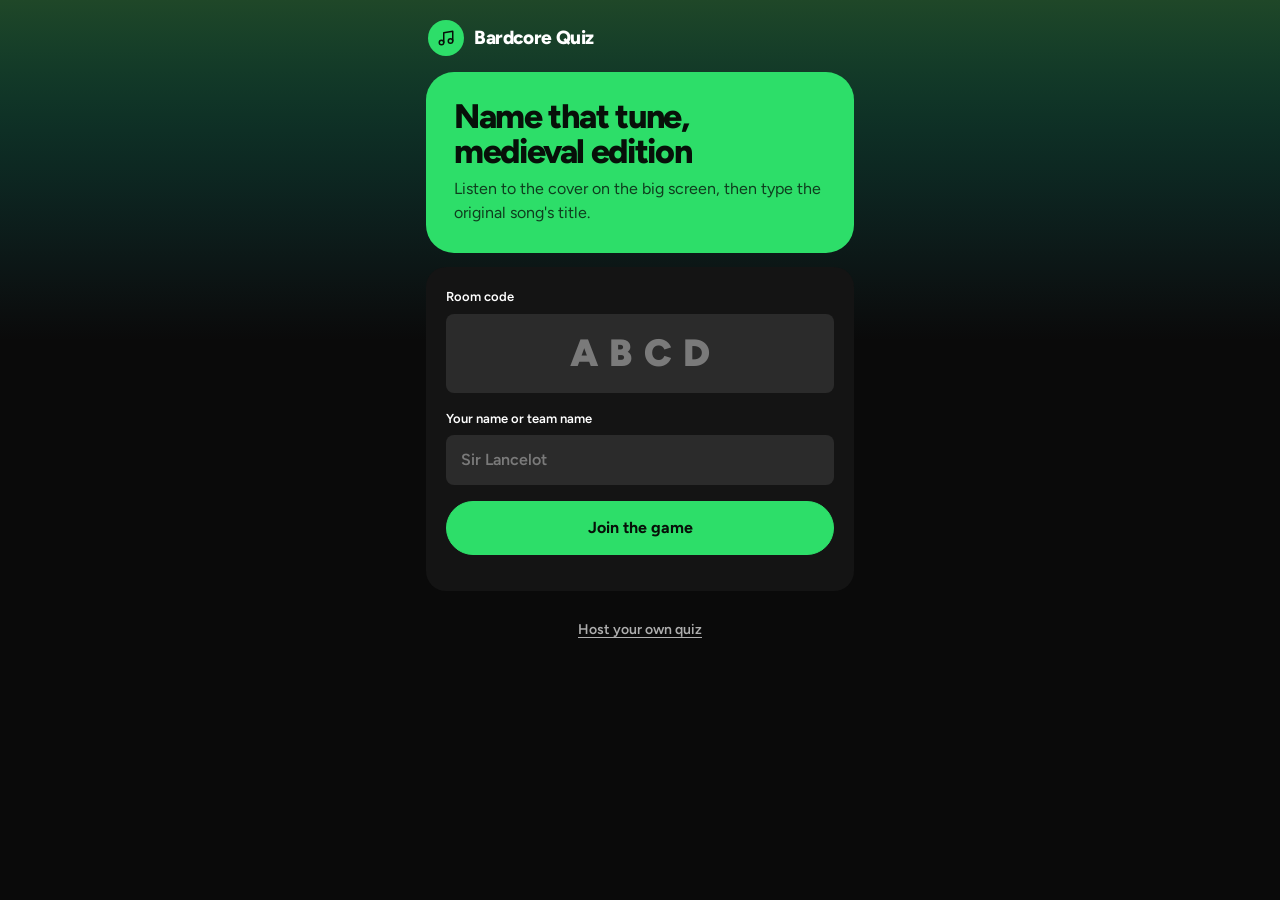
==== commit ce96f314: "Restyle: flat Spotify-style theme with solid pill buttons - Near-black base, stepped grey surfaces, " ====
--- a/index.html
+++ b/index.html
@@ -3,9 +3,9 @@
 <head>
   <meta charset="utf-8">
   <meta name="viewport" content="width=device-width, initial-scale=1, viewport-fit=cover">
-  <meta name="theme-color" content="#1c120f">
+  <meta name="theme-color" content="#121212">
   <title>Bardcore Quiz</title>
-  <link rel="icon" href="data:image/svg+xml,<svg xmlns='http://www.w3.org/2000/svg' viewBox='0 0 32 32'><rect width='32' height='32' rx='9' fill='%238f2a2a'/><path d='M13 22V9l9-2v13' stroke='%23e9c46a' stroke-width='2.4' fill='none' stroke-linecap='round' stroke-linejoin='round'/><circle cx='10.5' cy='22' r='2.6' fill='%23e9c46a'/><circle cx='19.5' cy='20' r='2.6' fill='%23e9c46a'/></svg>">
+  <link rel="icon" href="data:image/svg+xml,<svg xmlns='http://www.w3.org/2000/svg' viewBox='0 0 32 32'><rect width='32' height='32' rx='9' fill='%231ed760'/><path d='M13 22V9l9-2v13' stroke='%23121212' stroke-width='2.4' fill='none' stroke-linecap='round' stroke-linejoin='round'/><circle cx='10.5' cy='22' r='2.6' fill='%23121212'/><circle cx='19.5' cy='20' r='2.6' fill='%23121212'/></svg>">
   <link rel="preconnect" href="https://fonts.googleapis.com">
   <link rel="preconnect" href="https://fonts.gstatic.com" crossorigin>
   <link rel="stylesheet" href="css/style.css">
@@ -31,7 +31,7 @@
     <!-- JOIN -->
     <section data-screen="join">
       <div id="demo-banner" class="notice" hidden>Demo mode: this only works in another tab on the host's computer.</div>
-      <div class="jelly calm" style="margin-bottom:14px">
+      <div class="jelly accent" style="margin-bottom:14px">
         <h1 class="hello display" style="font-size:34px">Name that tune,<br>medieval edition</h1>
         <p class="muted" style="margin-top:8px">Listen to the cover on the big screen, then type the original song's title.</p>
       </div>
@@ -46,7 +46,7 @@
 
     <!-- WAITING -->
     <section data-screen="wait" hidden>
-      <div class="jelly calm center" style="padding:36px 24px">
+      <div class="jelly accent center" style="padding:36px 24px">
         <p class="muted">You're in as</p>
         <h1 class="hello display" id="wait-name" style="font-size:44px;margin:4px 0 14px;overflow-wrap:anywhere"></h1>
         <p id="wait-text">Watch the big screen. The first song starts soon.</p>
@@ -93,7 +93,7 @@
 
     <!-- REVEAL -->
     <section data-screen="reveal" hidden>
-      <div class="jelly calm" style="margin-bottom:14px">
+      <div class="jelly" style="margin-bottom:14px">
         <p class="muted">The answer was</p>
         <h1 class="answer-title display" id="pr-title" style="font-size:44px;margin:6px 0 8px"></h1>
         <p id="pr-artist"></p>
@@ -107,7 +107,7 @@
 
     <!-- FINAL -->
     <section data-screen="final" hidden>
-      <div class="jelly calm center" style="padding:36px 24px">
+      <div class="jelly accent center" style="padding:36px 24px">
         <p class="muted">You finished</p>
         <div class="my-rank" id="pf-rank" style="margin:10px 0 12px">#1</div>
         <div class="big-points" id="pf-score" style="font-size:28px"></div>
--- a/css/style.css
+++ b/css/style.css
@@ -1,278 +1,182 @@
-@import url('https://fonts.googleapis.com/css2?family=Playfair+Display:wght@600;700;800&family=Poppins:wght@400;500;600;700;800&display=swap');
+@import url('https://fonts.googleapis.com/css2?family=Figtree:wght@400;500;600;700;800;900&display=swap');
 
 /* ─────────────────────────────────────────────────────────────
-   Bardcore Quiz · one red, many depths
-   Everything is a shade of a single crimson hue (≈ 25°) in OKLCH,
-   from near-black to bright scarlet. White is the only contrast.
+   Bardcore Quiz · flat, solid, Spotify-style
+   Near-black base, stepped grey surfaces, one green accent.
+   Colours in OKLCH. No gloss, no glass: just solid fills,
+   pill buttons and bold type.
    ───────────────────────────────────────────────────────────── */
 :root {
   color-scheme: dark;
 
-  --ink:     oklch(0.11 0.018 22);   /* almost black, still warm */
-  --red-950: oklch(0.17 0.055 22);
-  --red-900: oklch(0.23 0.09 23);
-  --red-800: oklch(0.31 0.13 24);
-  --red-700: oklch(0.41 0.17 25);
-  --red-600: oklch(0.52 0.205 26);
-  --red-500: oklch(0.61 0.22 27);    /* scarlet */
-  --red-400: oklch(0.70 0.18 24);
-  --red-300: oklch(0.80 0.11 20);    /* rose */
-  --ember:   oklch(0.78 0.15 55);    /* "so close" */
-
-  --text:   oklch(0.985 0.008 20);
-  --text-2: oklch(0.87 0.035 20);
-  --text-3: oklch(0.72 0.06 20);
-
-  /* alpha borders + glass */
-  --line:        oklch(1 0 0 / 0.09);
-  --line-strong: oklch(1 0 0 / 0.16);
-  --hi:          oklch(1 0 0 / 0.22);  /* top highlight on glass */
+  --bg:        oklch(0.145 0 0);      /* #121212 */
+  --surface-1: oklch(0.19 0 0);       /* #181818 cards */
+  --surface-2: oklch(0.24 0 0);       /* #1f1f1f / #242424 raised */
+  --surface-3: oklch(0.29 0 0);       /* #2a2a2a inputs, chips */
+  --surface-4: oklch(0.36 0 0);       /* hover */
+  --green:     oklch(0.79 0.21 149);  /* #1ed760 */
+  --green-hi:  oklch(0.84 0.20 149);  /* hover */
+  --green-ink: oklch(0.16 0.02 150);  /* text on green */
+  --orange:    oklch(0.80 0.15 65);   /* "so close" */
+  --red:       oklch(0.68 0.18 15);   /* wrong / remove */
+
+  --text:   oklch(1 0 0);
+  --text-2: oklch(0.75 0 0);          /* #b3b3b3 */
+  --text-3: oklch(0.58 0 0);
+
+  --line: oklch(1 0 0 / 0.1);
 
   /* concentric radii: inner = outer − padding */
-  --r-xl: 36px;
-  --r-lg: 28px;
-  --r-md: 20px;
-
-  --serif: 'Playfair Display', Georgia, serif;
-  --sans: 'Poppins', system-ui, -apple-system, 'Segoe UI', sans-serif;
-
-  --ease-out: cubic-bezier(.2, .8, .2, 1);
-  --ease-spring: cubic-bezier(.3, 1.4, .5, 1);
-}
-@property --heat { syntax: '<number>'; inherits: true; initial-value: 0; }
+  --r-lg: 20px;
+  --r-md: 12px;
+
+  --font: 'Figtree', system-ui, -apple-system, 'Segoe UI', sans-serif;
+  --ease: cubic-bezier(.2, .8, .2, 1);
+  --spring: cubic-bezier(.3, 1.4, .5, 1);
+}
 
 * { box-sizing: border-box; }
 html, body { margin: 0; }
 body {
-  font-family: var(--sans);
+  font-family: var(--font);
   font-size: 16px;
-  line-height: 1.55;
+  line-height: 1.5;
   color: var(--text);
-  background: var(--ink);
+  background: var(--bg);
   min-height: 100vh;
   min-height: 100dvh;
   -webkit-font-smoothing: antialiased;
 }
-/* the red sky: scarlet glow overhead, sinking to black */
+/* a faint green wash at the top of the page, like a playlist header */
 body::before {
-  content: ''; position: fixed; inset: 0; z-index: -1; pointer-events: none;
-  background:
-    radial-gradient(90% 60% at 50% -12% in oklch, oklch(0.55 0.21 27 / .85), transparent 70%),
-    radial-gradient(60% 45% at 100% 0% in oklch, oklch(0.45 0.18 22 / .5), transparent 70%),
-    radial-gradient(70% 40% at 0% 100% in oklch, oklch(0.30 0.12 24 / .45), transparent 70%),
-    linear-gradient(180deg in oklch, var(--red-900), var(--ink) 65%);
+  content: ''; position: fixed; inset: 0 0 auto; height: 340px; z-index: -1; pointer-events: none;
+  background: linear-gradient(180deg in oklch, oklch(0.36 0.07 149), var(--bg));
 }
 [hidden] { display: none !important; }
-::selection { background: oklch(0.61 0.22 27 / .5); }
-
-h1, h2, h3 { margin: 0; font-weight: 600; letter-spacing: -0.015em; line-height: 1.15; }
-h2 { font-size: 20px; }
+::selection { background: oklch(0.79 0.21 149 / .4); }
+
+h1, h2, h3 { margin: 0; font-weight: 700; letter-spacing: -0.02em; line-height: 1.15; }
+h2 { font-size: 22px; }
 p { margin: 0; }
-a { color: var(--red-300); text-underline-offset: 3px; }
-code { font-size: .88em; background: oklch(1 0 0 / .08); padding: 1px 7px; border-radius: 6px; }
+a { color: var(--text-2); text-underline-offset: 3px; }
+a:hover { color: var(--text); }
+code { font-size: .88em; background: var(--surface-3); padding: 1px 7px; border-radius: 6px; }
 .muted { color: var(--text-2); }
 .faint { color: var(--text-3); }
 .small { font-size: 14px; }
 .center { text-align: center; }
-
-/* serif display, white fading into rose like ink drying */
-.display {
-  font-family: var(--serif); font-weight: 700; letter-spacing: -0.01em; line-height: 1.08;
-  background: linear-gradient(180deg in oklch, var(--text) 30%, var(--red-300));
-  -webkit-background-clip: text; background-clip: text; color: transparent;
-  text-wrap: balance;
-}
-
-:focus-visible { outline: 2px solid var(--red-300); outline-offset: 3px; }
+.display { font-weight: 800; letter-spacing: -0.04em; line-height: 1.02; text-wrap: balance; }
+
+:focus-visible { outline: 2px solid var(--text); outline-offset: 3px; }
 
 /* ── layout ─────────────────────────────────────────── */
 .wrap { max-width: 1120px; margin: 0 auto; padding: 28px 24px 72px; }
 .phone { max-width: 460px; margin: 0 auto; padding: 14px 16px 40px; }
 .row { display: flex; gap: 12px; align-items: center; flex-wrap: wrap; }
 .stack { display: flex; flex-direction: column; gap: 16px; }
-.grid-2 { display: grid; grid-template-columns: 1fr 1fr; gap: 20px; }
+.grid-2 { display: grid; grid-template-columns: 1fr 1fr; gap: 16px; }
 @media (max-width: 820px) { .grid-2 { grid-template-columns: 1fr; } }
 
 /* ── top bar ────────────────────────────────────────── */
 .topbar {
-  position: sticky; top: 0; z-index: 10;
   display: flex; align-items: center; justify-content: space-between; gap: 16px;
   padding: 14px 24px;
-  background: oklch(0.17 0.055 22 / .55);
-  backdrop-filter: blur(20px) saturate(1.4);
-  -webkit-backdrop-filter: blur(20px) saturate(1.4);
-  border-bottom: 1px solid var(--line);
-}
-.brand { display: flex; align-items: center; gap: 12px; font-weight: 600; font-size: 18px; letter-spacing: -0.01em; }
-.brand-mark {
-  width: 40px; height: 40px; border-radius: 50%; display: grid; place-items: center; flex: none;
-  background: radial-gradient(120% 120% at 30% 15% in oklch, var(--red-400), var(--red-600) 45%, var(--red-800));
-  box-shadow: inset 0 1px 0 oklch(1 0 0 / .45), inset 0 -6px 12px oklch(0.2 0.08 24 / .5), 0 6px 18px -6px oklch(0.61 0.22 27 / .7);
-  color: var(--text);
-}
-.brand-mark svg { width: 19px; height: 19px; }
-.brand .role { font-weight: 400; font-size: 14px; color: var(--text-3); }
-.room-pill {
-  display: inline-flex; align-items: center; gap: 10px; padding: 5px 5px 5px 16px;
-  border-radius: 999px; font-size: 14px; color: var(--text-2);
-  background: linear-gradient(180deg in oklch, oklch(1 0 0 / .12), oklch(1 0 0 / .03));
-  border: 1px solid var(--line); box-shadow: inset 0 1px 0 var(--hi);
-  backdrop-filter: blur(16px); -webkit-backdrop-filter: blur(16px);
-}
-.room-pill b { font-weight: 700; letter-spacing: .14em; color: var(--text); padding: 4px 12px 4px 14px; border-radius: 999px; background: oklch(0.61 0.22 27 / .35); box-shadow: inset 0 1px 0 oklch(1 0 0 / .25); }
-
-/* ── glass panel ────────────────────────────────────── */
+}
+.brand { display: flex; align-items: center; gap: 10px; font-weight: 800; font-size: 19px; letter-spacing: -0.02em; }
+.brand-mark { width: 36px; height: 36px; border-radius: 50%; display: grid; place-items: center; flex: none; background: var(--green); color: var(--green-ink); }
+.brand-mark svg { width: 18px; height: 18px; }
+.brand .role { font-weight: 500; font-size: 14px; color: var(--text-2); letter-spacing: 0; }
+.room-pill { display: inline-flex; align-items: center; gap: 10px; padding: 4px 4px 4px 16px; border-radius: 999px; background: var(--surface-2); font-size: 14px; color: var(--text-2); }
+.room-pill b { font-weight: 800; letter-spacing: .12em; color: var(--green-ink); background: var(--green); padding: 4px 12px 4px 14px; border-radius: 999px; }
+
+/* ── surfaces ───────────────────────────────────────── */
 .panel {
   --r: var(--r-lg); --p: 24px;
-  border-radius: var(--r);
-  padding: var(--p);
-  background: linear-gradient(180deg in oklch, oklch(0.27 0.09 24 / .55), oklch(0.15 0.045 22 / .7));
-  border: 1px solid var(--line);
-  box-shadow: inset 0 1px 0 oklch(1 0 0 / .12), 0 30px 60px -30px oklch(0.05 0.02 20 / .9);
-  backdrop-filter: blur(24px) saturate(1.3);
-  -webkit-backdrop-filter: blur(24px) saturate(1.3);
-}
-.panel + .panel { margin-top: 20px; }
+  border-radius: var(--r); padding: var(--p);
+  background: var(--surface-1);
+}
+.panel + .panel { margin-top: 16px; }
 .panel-head { display: flex; align-items: center; justify-content: space-between; gap: 12px; flex-wrap: wrap; margin-bottom: 6px; }
 .panel .lede { color: var(--text-2); max-width: 66ch; margin-bottom: 18px; font-size: 15px; }
 
+/* big feature card (timer, room code, reveal) */
+.jelly {
+  --r: 28px; --p: 28px;
+  position: relative; border-radius: var(--r); padding: var(--p);
+  background: var(--surface-2);
+}
+/* solid green block with black type */
+.jelly.accent { background: var(--green); color: var(--green-ink); }
+.jelly.accent .muted, .jelly.accent .faint, .jelly.accent p { color: oklch(0.16 0.02 150 / .78); }
+.jelly.accent .display, .jelly.accent h1 { color: var(--green-ink); }
+
 .notice {
-  border-radius: var(--r-md); padding: 12px 16px; margin-bottom: 18px; font-size: 15px;
+  border-radius: var(--r-md); padding: 12px 16px; margin-bottom: 16px; font-size: 15px;
   display: flex; gap: 12px; align-items: center; flex-wrap: wrap;
-  background: linear-gradient(180deg in oklch, oklch(1 0 0 / .08), oklch(1 0 0 / .03));
-  border: 1px solid var(--line-strong); color: var(--text-2);
-  box-shadow: inset 0 1px 0 oklch(1 0 0 / .1);
+  background: var(--surface-2); color: var(--text-2);
 }
 .notice b { color: var(--text); }
-.notice.warn { border-color: oklch(0.78 0.15 55 / .35); background: oklch(0.78 0.15 55 / .08); }
-.notice.error { border-color: oklch(0.70 0.18 24 / .55); background: oklch(0.52 0.205 26 / .22); color: var(--text); }
-
-/* ── jelly card: the glossy red slab from the reference ──
-   Lit from above, darker at the base, thick glass rim.
-   --heat (0 → 1) pushes it from deep crimson to hot scarlet. */
-.jelly {
-  --r: var(--r-xl); --p: 28px;
-  --top: color-mix(in oklch, var(--red-600) calc((1 - var(--heat)) * 100%), oklch(0.70 0.22 32));
-  position: relative;
-  border-radius: var(--r); padding: var(--p);
-  background:
-    radial-gradient(130% 85% at 50% -5% in oklch, var(--top), var(--red-700) 48%, var(--red-900) 100%);
-  box-shadow:
-    inset 0 1.5px 0 oklch(1 0.02 25 / .45),
-    inset 0 0 0 1px oklch(1 0 0 / .08),
-    inset 0 24px 40px -24px oklch(1 0.05 25 / .35),
-    inset 0 -40px 60px -20px oklch(0.10 0.04 22 / .55),
-    0 40px 80px -30px oklch(0.45 0.19 26 / calc(.45 + var(--heat) * .35));
-  transition: --heat 1s linear;
-}
-.jelly.calm { --heat: 0; --top: var(--red-600); }
-/* two softer cards peeking out behind, like a stack */
-.jelly.stacked { margin-top: 18px; }
-.jelly.stacked::before,
-.jelly.stacked::after {
-  content: ''; position: absolute; z-index: -1; pointer-events: none;
-  border-radius: var(--r) var(--r) 0 0; height: 48px;
-}
-.jelly.stacked::after  { top: -9px;  left: 5%;  right: 5%;  background: linear-gradient(180deg in oklch, oklch(0.66 0.17 12), oklch(0.45 0.15 18)); }
-.jelly.stacked::before { top: -18px; left: 10%; right: 10%; background: linear-gradient(180deg in oklch, oklch(0.62 0.14 345), oklch(0.42 0.12 355)); }
+.notice.warn { background: oklch(0.80 0.15 65 / .14); color: var(--text); }
+.notice.error { background: oklch(0.68 0.18 15 / .18); color: var(--text); }
 
 /* ── forms ──────────────────────────────────────────── */
-.field { display: flex; flex-direction: column; gap: 7px; justify-content: flex-end; font-size: 13px; font-weight: 500; color: var(--text-2); }
+.field { display: flex; flex-direction: column; gap: 7px; justify-content: flex-end; font-size: 13px; font-weight: 600; color: var(--text); }
 .field .hint { font-weight: 400; color: var(--text-3); }
 input, textarea {
   font: inherit; font-size: 16px; color: var(--text);
-  background: linear-gradient(180deg in oklch, oklch(0.10 0.025 22 / .75), oklch(0.17 0.06 23 / .6));
-  border: 1px solid var(--line-strong); border-radius: 14px; padding: 12px 14px; width: 100%;
-  box-shadow: inset 0 2px 6px oklch(0 0 0 / .25);
-  transition: border-color .15s, box-shadow .15s, background .15s;
-}
-input::placeholder, textarea::placeholder { color: oklch(0.62 0.06 20); }
-input:hover, textarea:hover { border-color: oklch(1 0 0 / .24); }
-input:focus, textarea:focus { outline: none; border-color: var(--red-400); box-shadow: inset 0 2px 6px oklch(0 0 0 / .25), 0 0 0 4px oklch(0.61 0.22 27 / .28); }
-input.bad { border-color: var(--ember); box-shadow: 0 0 0 4px oklch(0.78 0.15 55 / .18); }
-input:disabled { opacity: .5; }
-
-.toggle { display: flex; align-items: flex-start; gap: 12px; cursor: pointer; font-size: 15px; color: var(--text); line-height: 1.4; position: relative; }
+  background: var(--surface-3); border: 1px solid transparent; border-radius: 8px; padding: 12px 14px; width: 100%;
+  transition: background .15s, border-color .15s, box-shadow .15s;
+}
+input::placeholder, textarea::placeholder { color: var(--text-3); }
+input:hover, textarea:hover { background: oklch(0.31 0 0); border-color: oklch(1 0 0 / .14); }
+input:focus, textarea:focus { outline: none; background: var(--surface-3); border-color: var(--text); box-shadow: 0 0 0 1px var(--text); }
+input.bad { border-color: var(--orange); box-shadow: 0 0 0 1px var(--orange); }
+input:disabled { opacity: .45; }
+
+.toggle { display: flex; align-items: flex-start; gap: 12px; cursor: pointer; font-size: 15px; font-weight: 600; line-height: 1.4; position: relative; }
 .toggle input { position: absolute; opacity: 0; width: 1px; height: 1px; }
-.toggle .track {
-  flex: none; width: 46px; height: 28px; border-radius: 999px; position: relative; margin-top: -2px;
-  background: linear-gradient(180deg in oklch, oklch(0.10 0.025 22), oklch(0.20 0.06 23));
-  border: 1px solid var(--line-strong); box-shadow: inset 0 2px 5px oklch(0 0 0 / .4);
-  transition: background .25s var(--ease-out);
-}
-.toggle .track::after {
-  content: ''; position: absolute; top: 3px; left: 3px; width: 20px; height: 20px; border-radius: 50%;
-  background: radial-gradient(circle at 40% 30% in oklch, white, oklch(0.90 0.02 20));
-  box-shadow: 0 2px 6px oklch(0 0 0 / .45), inset 0 -1px 2px oklch(0 0 0 / .15);
-  transition: transform .3s var(--ease-spring);
-}
-.toggle input:checked + .track { background: radial-gradient(140% 120% at 50% -20% in oklch, var(--red-400), var(--red-600) 50%, var(--red-800)); box-shadow: inset 0 1px 0 oklch(1 0 0 / .35), 0 4px 14px -4px oklch(0.61 0.22 27 / .7); }
-.toggle input:checked + .track::after { transform: translateX(18px); }
-.toggle input:focus-visible + .track { outline: 2px solid var(--red-300); outline-offset: 2px; }
-.toggle small { display: block; color: var(--text-3); font-size: 13px; margin-top: 2px; }
-
-input[type=range] { -webkit-appearance: none; appearance: none; height: 8px; padding: 0; border: 0; border-radius: 99px; box-shadow: inset 0 1px 3px oklch(0 0 0 / .4); background: linear-gradient(90deg in oklch, var(--red-700), var(--red-500) var(--fill, 20%), oklch(0.12 0.03 22) var(--fill, 20%)); }
-input[type=range]:focus { box-shadow: inset 0 1px 3px oklch(0 0 0 / .4); background: linear-gradient(90deg in oklch, var(--red-700), var(--red-500) var(--fill, 20%), oklch(0.12 0.03 22) var(--fill, 20%)); }
-input[type=range]::-webkit-slider-thumb { -webkit-appearance: none; width: 24px; height: 24px; border-radius: 50%; cursor: grab; background: radial-gradient(circle at 40% 30% in oklch, white, oklch(0.88 0.03 20)); box-shadow: 0 2px 8px oklch(0 0 0 / .5), 0 0 0 4px oklch(0.61 0.22 27 / .35); }
-input[type=range]::-moz-range-thumb { width: 22px; height: 22px; border: 0; border-radius: 50%; cursor: grab; background: white; box-shadow: 0 2px 8px oklch(0 0 0 / .5), 0 0 0 4px oklch(0.61 0.22 27 / .35); }
-
-/* ── buttons: glass pills ───────────────────────────────
-   default = smoked glass · .btn-primary = red jelly
-   .btn-light = frosted white · .btn-quiet = text only      */
+.toggle .track { flex: none; width: 40px; height: 24px; border-radius: 999px; position: relative; margin-top: -1px; background: var(--surface-4); transition: background .2s var(--ease); }
+.toggle .track::after { content: ''; position: absolute; top: 3px; left: 3px; width: 18px; height: 18px; border-radius: 50%; background: var(--text); transition: transform .25s var(--spring); }
+.toggle input:checked + .track { background: var(--green); }
+.toggle input:checked + .track::after { transform: translateX(16px); background: var(--green-ink); }
+.toggle input:focus-visible + .track { outline: 2px solid var(--text); outline-offset: 2px; }
+.toggle small { display: block; color: var(--text-2); font-weight: 400; font-size: 13px; margin-top: 2px; }
+
+/* Spotify-style scrubber: white fill that turns green on hover */
+input[type=range] { -webkit-appearance: none; appearance: none; height: 4px; padding: 0; border: 0; border-radius: 99px; background: linear-gradient(90deg, var(--text) var(--fill, 20%), var(--surface-4) var(--fill, 20%)); }
+input[type=range]:hover, input[type=range]:focus { border: 0; box-shadow: none; background: linear-gradient(90deg, var(--green) var(--fill, 20%), var(--surface-4) var(--fill, 20%)); }
+input[type=range]::-webkit-slider-thumb { -webkit-appearance: none; width: 14px; height: 14px; border-radius: 50%; background: var(--text); cursor: grab; box-shadow: 0 2px 4px oklch(0 0 0 / .5); }
+input[type=range]::-moz-range-thumb { width: 14px; height: 14px; border: 0; border-radius: 50%; background: var(--text); cursor: grab; }
+
+/* ── buttons: solid pills ───────────────────────────────
+   default = outline · .btn-primary = green · .btn-light = white
+   .btn-quiet = text only                                    */
 button, .btn {
-  position: relative; overflow: hidden; isolation: isolate;
-  font: inherit; font-weight: 500; font-size: 15px;
-  display: inline-flex; align-items: center; justify-content: center; gap: 9px;
-  padding: 11px 20px; border-radius: 999px; cursor: pointer; text-decoration: none;
-  color: var(--text);
-  background:
-    radial-gradient(70% 140% at 20% 0% in oklch, oklch(1 0 0 / .16), transparent 60%),
-    linear-gradient(180deg in oklch, oklch(0.30 0.07 24 / .7), oklch(0.12 0.03 22 / .8));
-  border: 1px solid oklch(1 0 0 / .13);
-  box-shadow: inset 0 1px 0 oklch(1 0 0 / .2), inset 0 -1px 0 oklch(0 0 0 / .3), 0 8px 20px -10px oklch(0 0 0 / .7);
-  backdrop-filter: blur(16px) saturate(1.4);
-  -webkit-backdrop-filter: blur(16px) saturate(1.4);
-  transition: transform .15s var(--ease-out), box-shadow .2s, border-color .2s, filter .2s, opacity .2s;
-}
-button:hover:not(:disabled) { border-color: oklch(1 0 0 / .24); filter: brightness(1.12); }
-button:active:not(:disabled) { transform: scale(.96); }
-button:disabled { opacity: .4; cursor: not-allowed; }
+  font: inherit; font-weight: 700; font-size: 15px; letter-spacing: 0;
+  display: inline-flex; align-items: center; justify-content: center; gap: 8px;
+  padding: 10px 20px; min-height: 42px; border-radius: 999px; cursor: pointer; text-decoration: none;
+  color: var(--text); background: transparent; border: 1px solid oklch(0.55 0 0);
+  transition: transform .12s var(--ease), background .15s, border-color .15s, color .15s;
+}
+button:hover:not(:disabled) { border-color: var(--text); transform: scale(1.03); }
+button:active:not(:disabled) { transform: scale(.97); }
+button:disabled { opacity: .35; cursor: not-allowed; }
 button svg { width: 18px; height: 18px; flex: none; }
 
-.btn-primary {
-  font-weight: 600;
-  background: radial-gradient(140% 120% at 50% -25% in oklch, oklch(0.76 0.17 30), var(--red-500) 42%, var(--red-700) 100%);
-  border-color: oklch(0.80 0.12 25 / .45);
-  box-shadow:
-    inset 0 1px 0 oklch(1 0.03 30 / .6),
-    inset 0 -10px 18px -6px oklch(0.22 0.09 24 / .55),
-    0 12px 32px -10px oklch(0.61 0.22 27 / .85);
-}
-/* glossy cap on the top half */
-.btn-primary::before, .btn-light::before {
-  content: ''; position: absolute; z-index: -1; left: 8%; right: 8%; top: 1px; height: 48%;
-  border-radius: 999px 999px 40% 40% / 999px 999px 100% 100%;
-  background: linear-gradient(180deg, oklch(1 0 0 / .32), oklch(1 0 0 / 0));
-  pointer-events: none;
-}
-.btn-light {
-  font-weight: 600; color: var(--red-800);
-  background: radial-gradient(140% 120% at 50% -25% in oklch, white, oklch(0.94 0.025 20) 55%, oklch(0.84 0.05 20));
-  border-color: oklch(1 0 0 / .7);
-  box-shadow: inset 0 -6px 12px -4px oklch(0.6 0.1 20 / .35), 0 12px 32px -12px oklch(1 0 0 / .35);
-  backdrop-filter: none;
-}
-.btn-light::before { background: linear-gradient(180deg, oklch(1 0 0 / .9), oklch(1 0 0 / 0)); }
-.btn-quiet { background: transparent; border-color: transparent; box-shadow: none; color: var(--text-2); backdrop-filter: none; }
-.btn-quiet:hover:not(:disabled) { color: var(--text); background: oklch(1 0 0 / .06); }
-.btn-lg { font-size: 17px; padding: 15px 30px; }
-.btn-round { width: 48px; height: 48px; padding: 0; }
-
-/* icon swap: outgoing icon blurs away while the new one blurs in */
+.btn-primary { background: var(--green); color: var(--green-ink); border-color: var(--green); }
+.btn-primary:hover:not(:disabled) { background: var(--green-hi); border-color: var(--green-hi); }
+.btn-light { background: var(--text); color: var(--bg); border-color: var(--text); }
+.btn-light:hover:not(:disabled) { background: oklch(0.92 0 0); }
+.btn-quiet { border-color: transparent; color: var(--text-2); }
+.btn-quiet:hover:not(:disabled) { border-color: transparent; color: var(--text); }
+.btn-lg { font-size: 16px; padding: 14px 32px; min-height: 52px; }
+.jelly.accent button { border-color: oklch(0.16 0.02 150 / .5); color: var(--green-ink); }
+
+/* icon swap: outgoing icon blurs away as the new one blurs in */
 .swap { display: inline-grid; width: 18px; height: 18px; }
-.swap > svg { grid-area: 1 / 1; transition: opacity .22s var(--ease-out), filter .22s var(--ease-out), transform .3s var(--ease-spring); }
+.swap > svg { grid-area: 1 / 1; transition: opacity .2s var(--ease), filter .2s var(--ease), transform .3s var(--spring); }
 .swap > svg:last-child,
-[data-on="true"] .swap > svg:first-child { opacity: 0; filter: blur(4px); transform: scale(.5) rotate(-25deg); }
+[data-on="true"] .swap > svg:first-child { opacity: 0; filter: blur(4px); transform: scale(.5); }
 [data-on="true"] .swap > svg:last-child { opacity: 1; filter: blur(0); transform: none; }
 .swap-label { display: inline-grid; text-align: left; }
 .swap-label > span { grid-area: 1 / 1; transition: opacity .2s, filter .2s; }
@@ -281,35 +185,34 @@
 [data-on="true"] .swap-label > span:last-child { opacity: 1; filter: none; }
 
 /* ── setup: song list ───────────────────────────────── */
-.song-list { display: flex; flex-direction: column; gap: 10px; }
+.song-list { display: flex; flex-direction: column; gap: 8px; }
 .song-row {
-  --r: 24px; --p: 14px;
+  --r: 16px; --p: 12px;
   display: grid; grid-template-columns: 80px 1fr auto; gap: 16px; align-items: start;
-  padding: var(--p); border-radius: var(--r);
-  background: linear-gradient(180deg in oklch, oklch(1 0 0 / .06), oklch(1 0 0 / .02));
-  border: 1px solid var(--line); box-shadow: inset 0 1px 0 oklch(1 0 0 / .08);
-  transition: border-color .2s;
-}
-.song-row:focus-within { border-color: oklch(0.70 0.18 24 / .45); }
+  padding: var(--p); border-radius: var(--r); background: var(--surface-2);
+  transition: background .15s;
+}
+.song-row:hover, .song-row:focus-within { background: oklch(0.26 0 0); }
 .song-row .thumb {
   position: relative; width: 80px; aspect-ratio: 1; border-radius: calc(var(--r) - var(--p));
-  background: radial-gradient(120% 120% at 30% 10% in oklch, var(--red-600), var(--red-800) 60%, var(--red-950)) center/cover no-repeat;
-  box-shadow: inset 0 1px 0 oklch(1 0 0 / .3), 0 8px 20px -10px oklch(0 0 0 / .8);
-  display: grid; place-items: center; color: oklch(1 0 0 / .75);
+  background: var(--surface-4) center/cover no-repeat;
+  display: grid; place-items: center; color: var(--text-2);
+  box-shadow: 0 8px 20px -8px oklch(0 0 0 / .6);
 }
 .song-row .thumb svg { width: 28px; height: 28px; }
 .song-row .thumb .idx {
-  position: absolute; left: -6px; top: -6px; min-width: 26px; height: 26px; padding: 0 8px; border-radius: 999px;
-  display: grid; place-items: center; font-size: 12px; font-weight: 600; font-variant-numeric: tabular-nums;
-  background: var(--text); color: var(--red-800); box-shadow: 0 4px 10px -2px oklch(0 0 0 / .5);
+  position: absolute; left: -6px; top: -6px; min-width: 24px; height: 24px; padding: 0 7px; border-radius: 999px;
+  display: grid; place-items: center; font-size: 12px; font-weight: 800; font-variant-numeric: tabular-nums;
+  background: var(--green); color: var(--green-ink);
 }
 .song-row .fields { display: grid; grid-template-columns: 1.5fr 1fr; gap: 12px; }
 .song-row .fields .wide { grid-column: 1 / -1; }
-.song-row .cover-name { grid-column: 1 / -1; font-size: 13px; color: var(--text-3); }
+.song-row .cover-name { grid-column: 1 / -1; font-size: 13px; color: var(--text-2); }
 .song-row .cover-name:empty { display: none; }
-.song-row .row-btns { display: flex; flex-direction: column; gap: 6px; }
-.song-row .row-btns button { width: 36px; height: 36px; padding: 0; }
-.song-row .row-btns button[data-act=del]:hover:not(:disabled) { color: var(--red-300); }
+.song-row .row-btns { display: flex; flex-direction: column; gap: 4px; }
+.song-row .row-btns button { width: 34px; height: 34px; min-height: 0; padding: 0; border-color: transparent; color: var(--text-2); }
+.song-row .row-btns button:hover:not(:disabled) { color: var(--text); background: var(--surface-4); }
+.song-row .row-btns button[data-act=del]:hover:not(:disabled) { color: var(--red); }
 .song-row .row-btns button svg { pointer-events: none; width: 16px; height: 16px; }
 @media (max-width: 720px) {
   .song-row { grid-template-columns: 60px 1fr; }
@@ -320,217 +223,186 @@
 
 .settings-grid { display: grid; grid-template-columns: repeat(auto-fit, minmax(250px, 1fr)); gap: 24px 32px; margin-top: 18px; }
 .duration { display: flex; flex-direction: column; gap: 12px; }
-.duration .val { font-size: 40px; font-weight: 700; letter-spacing: -0.03em; line-height: 1; font-variant-numeric: tabular-nums; }
-.duration .val small { font-size: 16px; color: var(--text-3); font-weight: 500; letter-spacing: 0; margin-left: 3px; }
+.duration .val { font-size: 44px; font-weight: 800; letter-spacing: -0.04em; line-height: 1; font-variant-numeric: tabular-nums; }
+.duration .val small { font-size: 16px; color: var(--text-2); font-weight: 600; letter-spacing: 0; margin-left: 3px; }
 
 .footer-bar { display: flex; justify-content: space-between; align-items: center; gap: 16px; margin-top: 24px; flex-wrap: wrap; }
 
 /* ── lobby ──────────────────────────────────────────── */
-.lobby { display: grid; grid-template-columns: 1.4fr 1fr; gap: 20px; align-items: end; }
+.lobby { display: grid; grid-template-columns: 1.4fr 1fr; gap: 16px; align-items: stretch; }
 @media (max-width: 900px) { .lobby { grid-template-columns: 1fr; } }
 .lobby-card { display: flex; flex-direction: column; justify-content: space-between; gap: 28px; min-height: 400px; }
-.join-steps { font-size: clamp(18px, 2vw, 22px); line-height: 1.45; font-weight: 500; max-width: 32ch; color: var(--text-2); }
-.join-steps .url { font-weight: 700; color: var(--text); white-space: nowrap; }
-.room-code {
-  font-weight: 800; font-size: clamp(96px, 15vw, 190px); line-height: .85; letter-spacing: 0.02em;
-  font-variant-numeric: tabular-nums;
-  background: linear-gradient(180deg in oklch, white 35%, var(--red-300));
-  -webkit-background-clip: text; background-clip: text; color: transparent;
-  filter: drop-shadow(0 18px 40px oklch(0.2 0.1 24 / .6));
-}
+.join-steps { font-size: clamp(18px, 2vw, 24px); line-height: 1.35; font-weight: 600; max-width: 30ch; }
+.join-steps .url { font-weight: 800; white-space: nowrap; text-decoration: underline; text-decoration-thickness: 2px; text-underline-offset: 4px; }
+.room-code { font-weight: 900; font-size: clamp(100px, 15vw, 200px); line-height: .82; letter-spacing: -0.02em; font-variant-numeric: tabular-nums; }
 .qr-card {
-  --r: var(--r-xl); --p: 22px;
+  --r: 28px; --p: 24px;
   border-radius: var(--r); padding: var(--p); display: flex; flex-direction: column; gap: 12px; align-items: center; justify-content: center;
-  min-height: 400px;
-  background: radial-gradient(130% 100% at 50% 0% in oklch, white, oklch(0.93 0.03 20));
-  color: var(--red-900);
-  box-shadow: inset 0 -12px 30px -10px oklch(0.6 0.1 20 / .25), 0 40px 80px -30px oklch(0 0 0 / .8);
+  background: var(--text); color: var(--bg);
 }
 .qr-card img { width: 100%; max-width: 300px; display: block; border-radius: calc(var(--r) - var(--p)); }
-.qr-card p { font-size: 15px; color: oklch(0.42 0.1 24); text-align: center; }
-
-.roster-head { display: flex; justify-content: space-between; align-items: center; margin: 30px 0 12px; gap: 12px; flex-wrap: wrap; }
+.qr-card p { font-size: 15px; font-weight: 600; color: oklch(0.35 0 0); text-align: center; }
+
+.roster-head { display: flex; justify-content: space-between; align-items: center; margin: 32px 0 14px; gap: 12px; flex-wrap: wrap; }
 .players { display: flex; flex-wrap: wrap; gap: 8px; }
-.players:empty::before { content: 'Nobody here yet. Names appear the moment people join.'; color: var(--text-3); font-size: 15px; }
+.players:empty::before { content: 'Nobody here yet. Names appear the moment people join.'; color: var(--text-2); font-size: 15px; }
 .chip {
-  display: inline-flex; align-items: center; gap: 9px; font-size: 15px; font-weight: 500;
-  padding: 5px 16px 5px 5px; border-radius: 999px; color: var(--text);
-  background: linear-gradient(180deg in oklch, oklch(1 0 0 / .12), oklch(1 0 0 / .04));
-  border: 1px solid var(--line-strong); box-shadow: inset 0 1px 0 oklch(1 0 0 / .14);
-  backdrop-filter: blur(12px); -webkit-backdrop-filter: blur(12px);
-  animation: chip-in .5s var(--ease-spring) both;
-  transition: background .3s, color .3s;
-}
-.chip .av {
-  width: 28px; height: 28px; border-radius: 50%; display: grid; place-items: center; flex: none;
-  font-size: 13px; font-weight: 600;
-  background: radial-gradient(120% 120% at 30% 15% in oklch, var(--red-400), var(--red-600) 50%, var(--red-800));
-  box-shadow: inset 0 1px 0 oklch(1 0 0 / .4);
-}
+  display: inline-flex; align-items: center; gap: 8px; font-size: 15px; font-weight: 600;
+  padding: 4px 16px 4px 4px; border-radius: 999px; background: var(--surface-3); color: var(--text);
+  animation: chip-in .45s var(--spring) both; transition: background .25s, color .25s;
+}
+.chip .av { width: 28px; height: 28px; border-radius: 50%; display: grid; place-items: center; flex: none; font-size: 13px; font-weight: 800; background: var(--surface-4); color: var(--text); }
 .chip .av svg { width: 15px; height: 15px; }
-.tint-1 .av { background: radial-gradient(120% 120% at 30% 15% in oklch, oklch(0.75 0.13 15), oklch(0.55 0.17 10) 50%, oklch(0.36 0.12 10)); }
-.tint-2 .av { background: radial-gradient(120% 120% at 30% 15% in oklch, oklch(0.70 0.14 40), oklch(0.52 0.17 35) 50%, oklch(0.34 0.12 32)); }
-.tint-3 .av { background: radial-gradient(120% 120% at 30% 15% in oklch, oklch(0.55 0.14 25), oklch(0.36 0.12 25) 50%, oklch(0.22 0.07 25)); }
-.tint-4 .av { background: radial-gradient(120% 120% at 30% 15% in oklch, oklch(0.72 0.12 355), oklch(0.52 0.15 0) 50%, oklch(0.34 0.11 0)); }
+/* a few solid avatar colours so names are easy to tell apart */
+.tint-0 .av { background: oklch(0.62 0.17 30); }
+.tint-1 .av { background: oklch(0.58 0.15 290); }
+.tint-2 .av { background: oklch(0.62 0.13 240); }
+.tint-3 .av { background: oklch(0.70 0.14 80); color: var(--bg); }
+.tint-4 .av { background: oklch(0.62 0.17 350); }
+.tint-5 .av { background: oklch(0.66 0.12 200); color: var(--bg); }
 .chip.removable { cursor: pointer; }
-.chip.removable:hover { text-decoration: line-through; text-decoration-color: var(--red-300); }
-/* found it: the chip turns to frosted white */
-.chip.solved { color: var(--red-800); background: linear-gradient(180deg in oklch, white, oklch(0.90 0.03 20)); border-color: oklch(1 0 0 / .8); }
-.chip.solved .av { background: radial-gradient(120% 120% at 30% 15% in oklch, var(--red-400), var(--red-600)); color: white; }
-.chip .star { color: var(--red-600); font-size: 13px; margin-left: -3px; }
+.chip.removable:hover { background: oklch(0.68 0.18 15 / .25); text-decoration: line-through; }
+/* found it: solid green */
+.chip.solved { background: var(--green); color: var(--green-ink); }
+.chip.solved .av { background: var(--green-ink); color: var(--green); }
+.chip .star { font-size: 13px; margin-left: -2px; }
 @keyframes chip-in { from { transform: scale(.7); opacity: 0; filter: blur(4px); } to { transform: none; opacity: 1; filter: none; } }
 
 /* ── question (host) ────────────────────────────────── */
 .stage { display: flex; flex-direction: column; gap: 14px; padding-top: 20px; }
 .stage-head { display: flex; justify-content: space-between; align-items: center; gap: 16px; flex-wrap: wrap; }
-.stage-head h1 { font-family: var(--serif); font-size: clamp(28px, 3.2vw, 42px); font-weight: 700; }
+.stage-head h1 { font-size: clamp(28px, 3.2vw, 44px); font-weight: 800; letter-spacing: -0.035em; }
 .progress-dots { display: flex; gap: 6px; flex-wrap: wrap; }
-.progress-dots i { width: 18px; height: 6px; border-radius: 99px; background: oklch(1 0 0 / .14); transition: width .4s var(--ease-spring), background .3s; }
-.progress-dots i.done { background: var(--red-300); opacity: .55; }
-.progress-dots i.now { background: var(--text); width: 34px; }
-
-.thermo { text-align: center; padding: clamp(18px, 3vh, 36px) 28px; }
-.timer {
-  font-weight: 700; font-size: clamp(96px, min(19vw, 22vh), 250px); line-height: .9; letter-spacing: -0.05em;
-  font-variant-numeric: tabular-nums;
-  background: linear-gradient(180deg in oklch, white 40%, var(--red-300));
-  -webkit-background-clip: text; background-clip: text; color: transparent;
-  filter: drop-shadow(0 10px 30px oklch(0.2 0.1 24 / .5));
-}
-.timer.up { font-family: var(--serif); font-size: clamp(60px, min(9vw, 13vh), 130px); padding: .35em 0 .25em; letter-spacing: -0.01em; }
-.timer.low { animation: throb 1s var(--ease-out) infinite; }
-@keyframes throb { 0% { transform: scale(1); } 15% { transform: scale(1.045); } 100% { transform: scale(1); } }
-.timer-track { height: 8px; border-radius: 99px; background: oklch(0.08 0.03 22 / .5); box-shadow: inset 0 1px 3px oklch(0 0 0 / .5); overflow: hidden; margin: clamp(14px, 2.5vh, 26px) auto 0; max-width: 720px; }
-.timer-track > div { height: 100%; border-radius: inherit; background: linear-gradient(90deg in oklch, var(--red-300), white); box-shadow: 0 0 14px oklch(1 0 0 / .5); transition: width .25s linear; }
-.thermo .found { margin-top: 16px; font-size: clamp(16px, 1.6vw, 20px); font-weight: 500; color: var(--text-2); }
-.thermo .found b { font-size: 1.3em; color: var(--text); font-variant-numeric: tabular-nums; }
+.progress-dots i { width: 18px; height: 6px; border-radius: 99px; background: var(--surface-4); transition: width .4s var(--spring), background .3s; }
+.progress-dots i.done { background: var(--text-2); }
+.progress-dots i.now { background: var(--green); width: 34px; }
+
+.thermo { text-align: center; padding: clamp(20px, 3.5vh, 40px) 28px; }
+.timer { font-weight: 900; font-size: clamp(100px, min(20vw, 24vh), 260px); line-height: .88; letter-spacing: -0.05em; font-variant-numeric: tabular-nums; }
+.timer.low { color: var(--green); }
+.timer.up { font-size: clamp(56px, min(8vw, 12vh), 120px); padding: .4em 0 .3em; letter-spacing: -0.04em; }
+.timer-track { height: 6px; border-radius: 99px; background: var(--surface-4); overflow: hidden; margin: clamp(16px, 3vh, 28px) auto 0; max-width: 720px; }
+.timer-track > div { height: 100%; border-radius: inherit; background: var(--green); transition: width .25s linear; }
+.thermo .found { margin-top: 16px; font-size: clamp(16px, 1.6vw, 20px); font-weight: 600; color: var(--text-2); }
+.thermo .found b { font-size: 1.3em; font-weight: 800; color: var(--text); font-variant-numeric: tabular-nums; }
 .stage .players { justify-content: center; }
 
 .dock {
   --r: 999px; --p: 8px;
   display: flex; gap: 8px; align-items: center; justify-content: space-between; flex-wrap: wrap;
-  padding: var(--p); border-radius: 32px;
-  background: linear-gradient(180deg in oklch, oklch(0.24 0.07 24 / .65), oklch(0.12 0.03 22 / .8));
-  border: 1px solid var(--line); box-shadow: inset 0 1px 0 oklch(1 0 0 / .1), 0 24px 50px -20px oklch(0 0 0 / .8);
-  backdrop-filter: blur(24px); -webkit-backdrop-filter: blur(24px);
-}
-.dock .tools { display: flex; gap: 6px; flex-wrap: wrap; }
-
-.player-box { position: relative; border-radius: 24px; overflow: hidden; height: 72px; border: 1px solid var(--line); transition: height .35s var(--ease-out); }
+  padding: var(--p); border-radius: 36px; background: var(--surface-1);
+}
+.dock .tools { display: flex; gap: 4px; flex-wrap: wrap; }
+.dock .tools button { border-color: transparent; color: var(--text-2); }
+.dock .tools button:hover:not(:disabled) { color: var(--text); background: var(--surface-3); transform: none; }
+
+.player-box { position: relative; border-radius: 16px; overflow: hidden; height: 72px; background: var(--surface-1); transition: height .35s var(--ease); }
 .player-box.peek { height: 152px; }
-.player-box .cover {
-  position: absolute; inset: 0; z-index: 2; display: flex; align-items: center; gap: 16px; padding: 0 22px;
-  background: linear-gradient(90deg in oklch, oklch(0.20 0.06 23), oklch(0.15 0.04 22)); color: var(--text); font-weight: 500;
-}
-.player-box .cover small { display: block; color: var(--text-3); font-weight: 400; font-size: 13px; }
+.player-box .cover { position: absolute; inset: 0; z-index: 2; display: flex; align-items: center; gap: 16px; padding: 0 22px; background: var(--surface-1); font-weight: 700; }
+.player-box .cover small { display: block; color: var(--text-2); font-weight: 400; font-size: 13px; }
 .player-box.peek .cover { display: none; }
 .player-box iframe { display: block; }
-.eq { display: inline-flex; gap: 3px; height: 26px; align-items: flex-end; flex: none; }
-.eq i { width: 4px; height: 5px; border-radius: 2px; background: var(--red-400); }
-.playing .eq i { animation: eq .9s infinite var(--ease-out); }
+.eq { display: inline-flex; gap: 3px; height: 22px; align-items: flex-end; flex: none; }
+.eq i { width: 4px; height: 4px; border-radius: 1px; background: var(--green); }
+.playing .eq i { animation: eq .9s infinite var(--ease); }
 .eq i:nth-child(2) { animation-delay: .15s !important; } .eq i:nth-child(3) { animation-delay: .3s !important; } .eq i:nth-child(4) { animation-delay: .45s !important; }
-@keyframes eq { 0%, 100% { height: 5px; } 50% { height: 26px; } }
+@keyframes eq { 0%, 100% { height: 4px; } 50% { height: 22px; } }
 
 /* ── reveal ─────────────────────────────────────────── */
-.reveal-hero { --p: 22px; display: grid; grid-template-columns: auto 1fr; gap: 28px; align-items: center; margin-bottom: 20px; }
+.reveal-hero { --p: 24px; display: grid; grid-template-columns: auto 1fr; gap: 28px; align-items: end; margin-bottom: 16px;
+  background: linear-gradient(180deg in oklch, oklch(0.40 0.09 149), var(--surface-1)); }
 @media (max-width: 720px) { .reveal-hero { grid-template-columns: 1fr; } }
 .reveal-hero img, .reveal-hero .art {
-  width: clamp(120px, 15vw, 190px); aspect-ratio: 1; object-fit: cover;
+  width: clamp(130px, 16vw, 200px); aspect-ratio: 1; object-fit: cover;
   border-radius: calc(var(--r) - var(--p));
-  box-shadow: inset 0 1px 0 oklch(1 0 0 / .3), 0 24px 50px -20px oklch(0.05 0.02 20 / .9);
-  animation: unblur .8s var(--ease-out) both;
-}
-.reveal-hero .art { display: grid; place-items: center; background: radial-gradient(120% 120% at 30% 10% in oklch, var(--red-500), var(--red-800)); color: oklch(1 0 0 / .8); }
+  box-shadow: 0 16px 40px oklch(0 0 0 / .5);
+  animation: unblur .7s var(--ease) both;
+}
+.reveal-hero .art { display: grid; place-items: center; background: var(--surface-4); color: var(--text-2); }
 .reveal-hero .art svg { width: 48px; height: 48px; }
-.answer-title { font-size: clamp(44px, 6.5vw, 92px); animation: unblur .9s .05s var(--ease-out) both; }
-.answer-artist { font-size: clamp(18px, 2vw, 22px); font-weight: 500; margin-top: 14px; animation: unblur .8s .2s var(--ease-out) both; }
-.cover-line { color: var(--text-2); margin-top: 2px; font-size: 15px; animation: unblur .8s .3s var(--ease-out) both; }
-@keyframes unblur { from { opacity: 0; filter: blur(14px); transform: translateY(8px); } to { opacity: 1; filter: none; transform: none; } }
-
-.list { list-style: none; margin: 12px 0 0; padding: 0; display: flex; flex-direction: column; gap: 6px; }
+.answer-title { font-size: clamp(44px, 6.5vw, 96px); animation: unblur .8s .05s var(--ease) both; }
+.answer-artist { font-size: clamp(18px, 2vw, 22px); font-weight: 700; margin-top: 14px; animation: unblur .7s .2s var(--ease) both; }
+.cover-line { color: var(--text-2); margin-top: 2px; font-size: 15px; animation: unblur .7s .3s var(--ease) both; }
+@keyframes unblur { from { opacity: 0; filter: blur(12px); transform: translateY(8px); } to { opacity: 1; filter: none; transform: none; } }
+
+/* track-list style rows */
+.list { list-style: none; margin: 12px 0 0; padding: 0; }
 .list li {
-  display: grid; grid-template-columns: 34px 1fr auto auto; gap: 12px; align-items: center;
-  padding: 10px 16px 10px 10px; border-radius: 18px; font-size: 16px;
-  background: linear-gradient(180deg in oklch, oklch(1 0 0 / .06), oklch(1 0 0 / .02));
-  border: 1px solid var(--line);
-  animation: row-in .45s var(--ease-out) both;
-}
-.list .rank {
-  width: 34px; height: 34px; border-radius: 50%; display: grid; place-items: center;
-  font-weight: 600; font-size: 14px; font-variant-numeric: tabular-nums; color: var(--text-2);
-  background: oklch(1 0 0 / .07); box-shadow: inset 0 1px 0 oklch(1 0 0 / .1);
-}
-.list .rank.medal { color: var(--red-800); background: radial-gradient(120% 120% at 30% 15% in oklch, white, oklch(0.88 0.04 20)); }
-.list .name { font-weight: 500; min-width: 0; overflow: hidden; text-overflow: ellipsis; white-space: nowrap; }
-.list .name small { font-weight: 400; color: var(--text-3); margin-left: 8px; font-variant-numeric: tabular-nums; }
-.list .pts { font-weight: 700; font-variant-numeric: tabular-nums; min-width: 52px; text-align: right; }
-.list .delta { font-size: 14px; font-weight: 600; color: var(--red-300); font-variant-numeric: tabular-nums; text-align: right; min-width: 48px; }
+  display: grid; grid-template-columns: 28px 1fr auto auto; gap: 14px; align-items: center;
+  padding: 10px 12px; border-radius: 8px; font-size: 16px;
+  animation: row-in .4s var(--ease) both; transition: background .15s;
+}
+.list li:hover { background: var(--surface-3); }
+.list .rank { text-align: center; font-weight: 600; color: var(--text-2); font-variant-numeric: tabular-nums; }
+.list .rank.medal { color: var(--green); font-weight: 800; }
+.list .name { font-weight: 600; min-width: 0; overflow: hidden; text-overflow: ellipsis; white-space: nowrap; }
+.list .name small { font-weight: 400; color: var(--text-2); margin-left: 8px; font-variant-numeric: tabular-nums; }
+.list .pts { font-weight: 800; font-variant-numeric: tabular-nums; min-width: 52px; text-align: right; }
+.list .delta { font-size: 14px; font-weight: 700; color: var(--green); font-variant-numeric: tabular-nums; text-align: right; min-width: 48px; }
 .list .move { font-size: 12px; color: var(--text-3); margin-left: 8px; }
-.move.up { color: var(--text); } .move.down { color: var(--red-400); }
-.list li.empty { display: block; color: var(--text-3); padding: 14px 16px; }
-@keyframes row-in { from { opacity: 0; transform: translateY(6px); filter: blur(3px); } to { opacity: 1; transform: none; filter: none; } }
+.move.up { color: var(--green); } .move.down { color: var(--red); }
+.list li.empty { display: block; color: var(--text-2); }
+.list li.empty:hover { background: none; }
+@keyframes row-in { from { opacity: 0; transform: translateY(6px); } to { opacity: 1; transform: none; } }
 
 /* ── final ──────────────────────────────────────────── */
-.final-title { font-size: clamp(44px, 6vw, 80px); text-align: center; margin-top: 12px; }
-.podium { display: flex; justify-content: center; align-items: flex-end; gap: 14px; margin: 34px auto 32px; max-width: 760px; }
+.final-title { font-size: clamp(44px, 6vw, 84px); text-align: center; margin-top: 12px; }
+.podium { display: flex; justify-content: center; align-items: flex-end; gap: 12px; margin: 34px auto 32px; max-width: 760px; }
 .podium .step { flex: 1; max-width: 240px; text-align: center; }
-.podium .who { font-size: clamp(18px, 2.1vw, 24px); font-weight: 600; overflow-wrap: anywhere; }
-.podium .score { color: var(--text-2); font-variant-numeric: tabular-nums; margin: 2px 0 12px; font-size: 15px; }
+.podium .who { font-size: clamp(18px, 2.1vw, 24px); font-weight: 800; letter-spacing: -0.02em; overflow-wrap: anywhere; }
+.podium .score { color: var(--text-2); font-variant-numeric: tabular-nums; margin: 2px 0 12px; font-size: 15px; font-weight: 500; }
 .podium .block {
-  border-radius: 28px 28px 10px 10px; display: grid; place-items: start center; padding-top: 18px;
-  font-family: var(--serif); font-weight: 800; font-size: 60px; line-height: 1;
-  transform-origin: bottom; animation: rise 1s var(--ease-spring) both;
-  box-shadow: inset 0 1.5px 0 oklch(1 0 0 / .5), inset 0 -30px 40px -20px oklch(0.1 0.04 22 / .5), 0 30px 60px -30px oklch(0.5 0.2 26 / .6);
-}
-.podium .p1 .block { height: 230px; color: var(--red-700); background: radial-gradient(130% 90% at 50% 0% in oklch, white, oklch(0.90 0.04 20) 55%, oklch(0.78 0.08 20)); animation-delay: .9s; }
-.podium .p2 .block { height: 165px; color: white; background: radial-gradient(130% 90% at 50% 0% in oklch, var(--red-400), var(--red-600) 55%, var(--red-800)); animation-delay: .5s; }
-.podium .p3 .block { height: 120px; color: oklch(1 0 0 / .85); background: radial-gradient(130% 90% at 50% 0% in oklch, var(--red-700), var(--red-800) 55%, var(--red-950)); animation-delay: .1s; }
+  border-radius: 20px 20px 6px 6px; display: grid; place-items: start center; padding-top: 18px;
+  font-weight: 900; font-size: 60px; line-height: 1; letter-spacing: -0.04em;
+  transform-origin: bottom; animation: rise .9s var(--spring) both;
+}
+.podium .p1 .block { height: 230px; background: var(--green); color: var(--green-ink); animation-delay: .9s; }
+.podium .p2 .block { height: 165px; background: var(--text); color: var(--bg); animation-delay: .5s; }
+.podium .p3 .block { height: 120px; background: var(--surface-3); color: var(--text); animation-delay: .1s; }
 @keyframes rise { from { transform: scaleY(0); } to { transform: scaleY(1); } }
 
 /* ── phone ──────────────────────────────────────────── */
 .phone-head { display: flex; align-items: center; justify-content: space-between; padding: 6px 2px 16px; gap: 12px; }
 .phone .panel { --p: 20px; }
-.hello { font-size: 32px; }
-.code-input { font-weight: 700; font-size: 38px; text-align: center; letter-spacing: .3em; text-transform: uppercase; padding: 12px 0 12px .3em; }
+.hello { font-size: 34px; }
+.code-input { font-weight: 900; font-size: 38px; text-align: center; letter-spacing: .3em; text-transform: uppercase; padding: 10px 0 10px .3em; }
 .guess-form { display: grid; grid-template-columns: 1fr auto; gap: 8px; }
-.guess-input { font-size: 18px; padding: 15px 20px; border-radius: 999px; }
+.guess-input { font-size: 18px; padding: 14px 20px; border-radius: 999px; }
 .guess-form button { padding: 0 22px; }
-.feedback { min-height: 26px; margin-top: 10px; font-size: 15px; font-weight: 500; }
-.feedback.correct { color: var(--text); }
-.feedback.close { color: var(--ember); }
-.feedback.wrong { color: var(--red-300); }
+.feedback { min-height: 26px; margin-top: 10px; font-size: 15px; font-weight: 600; }
+.feedback.correct { color: var(--green); }
+.feedback.close { color: var(--orange); }
+.feedback.wrong { color: var(--red); }
 .feedback.pending { color: var(--text-3); }
-.nudge { animation: nudge .35s var(--ease-out); }
+.nudge { animation: nudge .35s var(--ease); }
 @keyframes nudge { 25% { transform: translateX(-5px); } 50% { transform: translateX(4px); } 75% { transform: translateX(-2px); } }
 .solved-box {
-  display: flex; align-items: center; gap: 12px; padding: 10px 18px 10px 10px; border-radius: 999px; font-weight: 600;
-  color: var(--red-800);
-  background: radial-gradient(140% 120% at 50% -20% in oklch, white, oklch(0.92 0.03 20) 60%, oklch(0.84 0.05 20));
-  box-shadow: inset 0 -6px 12px -4px oklch(0.6 0.1 20 / .3), 0 12px 30px -12px oklch(1 0 0 / .35);
-  animation: unblur .5s var(--ease-out) both;
-}
-.solved-box .tick { width: 36px; height: 36px; border-radius: 50%; color: white; display: grid; place-items: center; flex: none;
-  background: radial-gradient(120% 120% at 30% 15% in oklch, var(--red-400), var(--red-600) 50%, var(--red-800)); box-shadow: inset 0 1px 0 oklch(1 0 0 / .4); }
+  display: flex; align-items: center; gap: 12px; padding: 8px 20px 8px 8px; border-radius: 999px;
+  font-weight: 800; background: var(--green); color: var(--green-ink);
+  animation: unblur .45s var(--ease) both;
+}
+.solved-box .tick { width: 36px; height: 36px; border-radius: 50%; display: grid; place-items: center; flex: none; background: var(--green-ink); color: var(--green); }
 .solved-box .tick svg { width: 18px; height: 18px; }
-.solved-box .pts { margin-left: auto; font-size: 20px; font-weight: 700; font-variant-numeric: tabular-nums; }
+.solved-box .pts { margin-left: auto; font-size: 20px; font-weight: 900; font-variant-numeric: tabular-nums; }
+.solved-box.bonus { background: var(--text); color: var(--bg); }
+.solved-box.bonus .tick { background: var(--bg); color: var(--text); }
 .phone-thermo { --r: var(--r-lg); --p: 20px; display: flex; align-items: center; justify-content: space-between; gap: 16px; margin-bottom: 12px; }
-.phone-thermo .t { font-weight: 700; font-size: 64px; line-height: .9; letter-spacing: -0.05em; font-variant-numeric: tabular-nums; }
-.phone-thermo .t.up { font-family: var(--serif); font-size: 32px; letter-spacing: -0.01em; padding: 10px 0; }
+.phone-thermo .t { font-weight: 900; font-size: 64px; line-height: .9; letter-spacing: -0.05em; font-variant-numeric: tabular-nums; }
+.phone-thermo .t.up { font-size: 30px; letter-spacing: -0.03em; padding: 10px 0; }
 .phone-thermo .meta { text-align: right; font-size: 14px; color: var(--text-2); }
-.phone-thermo .meta b { display: block; font-size: 24px; font-weight: 700; color: var(--text); letter-spacing: -0.02em; font-variant-numeric: tabular-nums; }
+.phone-thermo .meta b { display: block; font-size: 24px; font-weight: 800; color: var(--text); letter-spacing: -0.02em; font-variant-numeric: tabular-nums; }
 .divider { border: 0; border-top: 1px solid var(--line); margin: 20px 0; }
-.section-label { font-size: 14px; font-weight: 500; color: var(--text-2); margin-bottom: 10px; display: flex; justify-content: space-between; }
-.section-label span { color: var(--red-300); }
+.section-label { font-size: 14px; font-weight: 700; margin-bottom: 10px; display: flex; justify-content: space-between; }
+.section-label span { color: var(--green); }
 .tries { margin-top: 8px; display: flex; flex-wrap: wrap; gap: 6px; }
 .tries:empty { display: none; }
-.tries span { font-size: 13px; padding: 4px 12px; border-radius: 99px; background: oklch(1 0 0 / .05); border: 1px solid var(--line); color: var(--text-3); text-decoration: line-through; text-decoration-color: oklch(1 0 0 / .35); }
-.tries span.close { text-decoration: none; color: var(--ember); border-color: oklch(0.78 0.15 55 / .35); background: oklch(0.78 0.15 55 / .08); }
-.big-points { font-size: 44px; font-weight: 700; letter-spacing: -0.03em; font-variant-numeric: tabular-nums; }
-.my-rank { font-family: var(--serif); font-weight: 800; font-size: 130px; line-height: .9; text-align: center; }
-.status-dot { width: 8px; height: 8px; border-radius: 50%; display: inline-block; background: white; box-shadow: 0 0 0 3px oklch(1 0 0 / .2), 0 0 10px white; margin-right: 8px; vertical-align: middle; }
-.status-dot.off { background: var(--ember); box-shadow: 0 0 0 3px oklch(0.78 0.15 55 / .25); }
-.foot-link { text-align: center; margin-top: 28px; font-size: 14px; }
-.foot-link a { color: var(--text-3); }
+.tries span { font-size: 13px; padding: 4px 12px; border-radius: 99px; background: var(--surface-3); color: var(--text-3); text-decoration: line-through; }
+.tries span.close { text-decoration: none; color: var(--orange); background: oklch(0.80 0.15 65 / .14); }
+.big-points { font-size: 48px; font-weight: 900; letter-spacing: -0.04em; font-variant-numeric: tabular-nums; }
+.my-rank { font-weight: 900; font-size: 128px; line-height: .88; letter-spacing: -0.06em; text-align: center; }
+.status-dot { width: 8px; height: 8px; border-radius: 50%; display: inline-block; background: var(--green); margin-right: 8px; vertical-align: middle; }
+.status-dot.off { background: var(--orange); }
+.foot-link { text-align: center; margin-top: 28px; font-size: 14px; font-weight: 600; }
 
 @media (prefers-reduced-motion: reduce) {
   *, *::before, *::after { animation-duration: .001ms !important; animation-iteration-count: 1 !important; transition-duration: .001ms !important; }
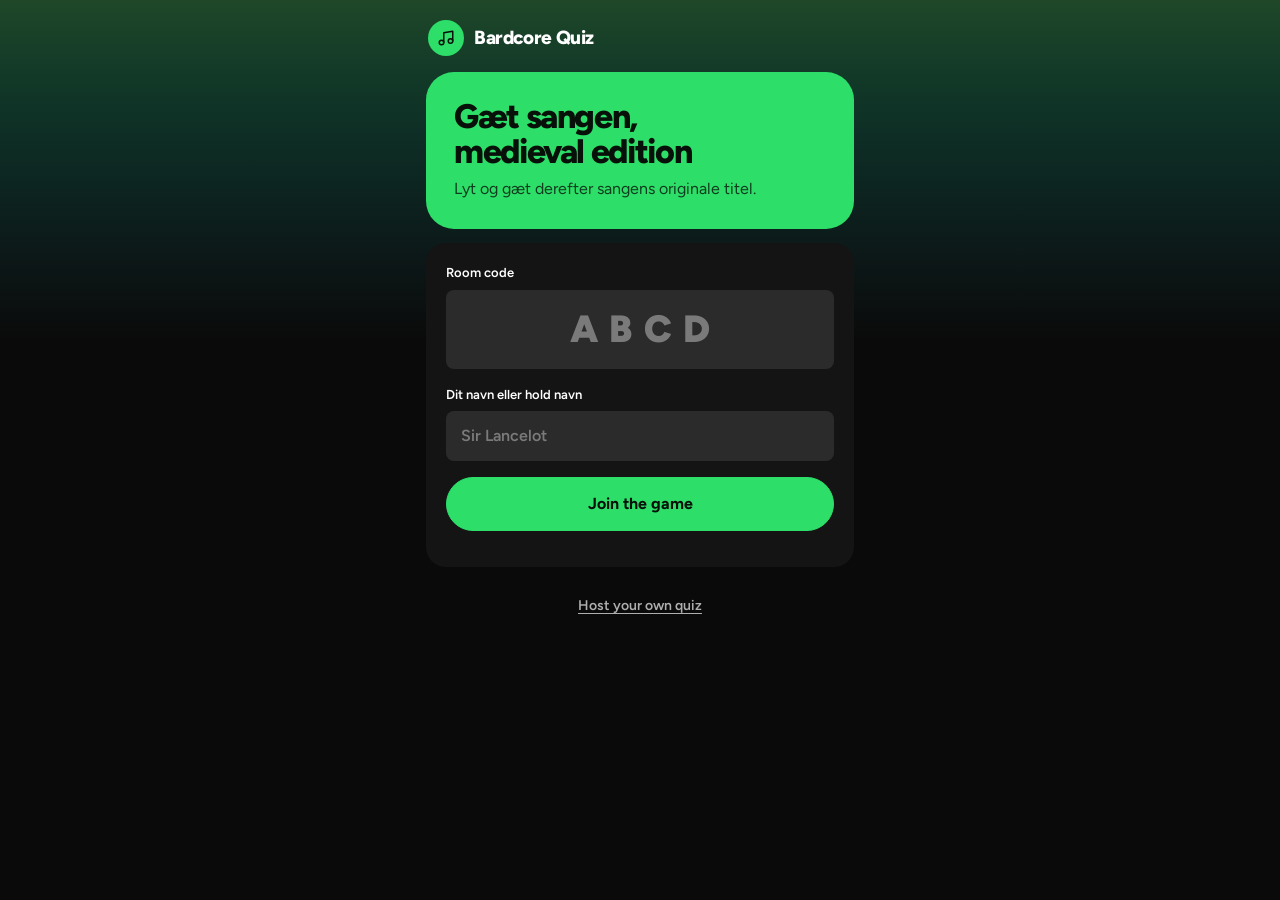
==== commit c242ec5c: "Dansk" ====
--- a/index.html
+++ b/index.html
@@ -32,12 +32,12 @@
     <section data-screen="join">
       <div id="demo-banner" class="notice" hidden>Demo mode: this only works in another tab on the host's computer.</div>
       <div class="jelly accent" style="margin-bottom:14px">
-        <h1 class="hello display" style="font-size:34px">Name that tune,<br>medieval edition</h1>
-        <p class="muted" style="margin-top:8px">Listen to the cover on the big screen, then type the original song's title.</p>
+        <h1 class="hello display" style="font-size:34px">Gæt sangen,<br>medieval edition</h1>
+        <p class="muted" style="margin-top:8px">Lyt og gæt derefter sangens originale titel.</p>
       </div>
       <form class="panel stack" id="join-form" autocomplete="off">
         <label class="field">Room code<input class="code-input" id="in-code" maxlength="4" autocapitalize="characters" autocomplete="off" required placeholder="ABCD"></label>
-        <label class="field">Your name or team name<input id="in-name" maxlength="20" required placeholder="Sir Lancelot"></label>
+        <label class="field">Dit navn eller hold navn<input id="in-name" maxlength="20" required placeholder="Sir Lancelot"></label>
         <button class="btn-primary btn-lg" id="btn-join" style="width:100%">Join the game</button>
         <p class="feedback wrong" id="join-error" style="margin:0;min-height:0"></p>
       </form>
@@ -49,7 +49,7 @@
       <div class="jelly accent center" style="padding:36px 24px">
         <p class="muted">You're in as</p>
         <h1 class="hello display" id="wait-name" style="font-size:44px;margin:4px 0 14px;overflow-wrap:anywhere"></h1>
-        <p id="wait-text">Watch the big screen. The first song starts soon.</p>
+        <p id="wait-text">Den første sang kommer snart!.</p>
         <p class="faint small" id="wait-count" style="margin-top:8px"></p>
       </div>
     </section>
@@ -58,12 +58,12 @@
     <section data-screen="question" hidden>
       <div class="jelly phone-thermo" id="pq-thermo">
         <div class="t" id="pq-timer">30</div>
-        <div class="meta"><b id="pq-score">0</b><span id="pq-label">Song 1 of 10</span></div>
+        <div class="meta"><b id="pq-score">0</b><span id="pq-label">Sang 1 of 10</span></div>
       </div>
       <div class="timer-track" style="margin:0 0 14px;max-width:none"><div id="pq-bar"></div></div>
 
       <div class="panel">
-        <div class="section-label">Song title</div>
+        <div class="section-label">Sang titel</div>
         <div id="title-area">
           <form class="guess-form" id="title-form" autocomplete="off">
             <input class="guess-input" id="title-input" placeholder="Type your guess" autocapitalize="off" autocorrect="off" spellcheck="false" enterkeyhint="send" aria-label="Song title">
@@ -88,7 +88,7 @@
           <div id="artist-solved" class="solved-box bonus" hidden></div>
         </div>
       </div>
-      <div class="notice" id="locked-box" hidden style="margin-top:14px">Time's up. The answer is on the big screen.</div>
+      <div class="notice" id="locked-box" hidden style="margin-top:14px">Tiden er oppe, se answer-reveal!.</div>
     </section>
 
     <!-- REVEAL -->
@@ -102,7 +102,7 @@
         <div class="big-points" id="pr-points"></div>
         <p class="muted" id="pr-rank" style="margin-top:6px"></p>
       </div>
-      <p class="center faint small" style="margin-top:16px">The host starts the next song.</p>
+      <p class="center faint small" style="margin-top:16px">Næste snart kommer snart!.</p>
     </section>
 
     <!-- FINAL -->
